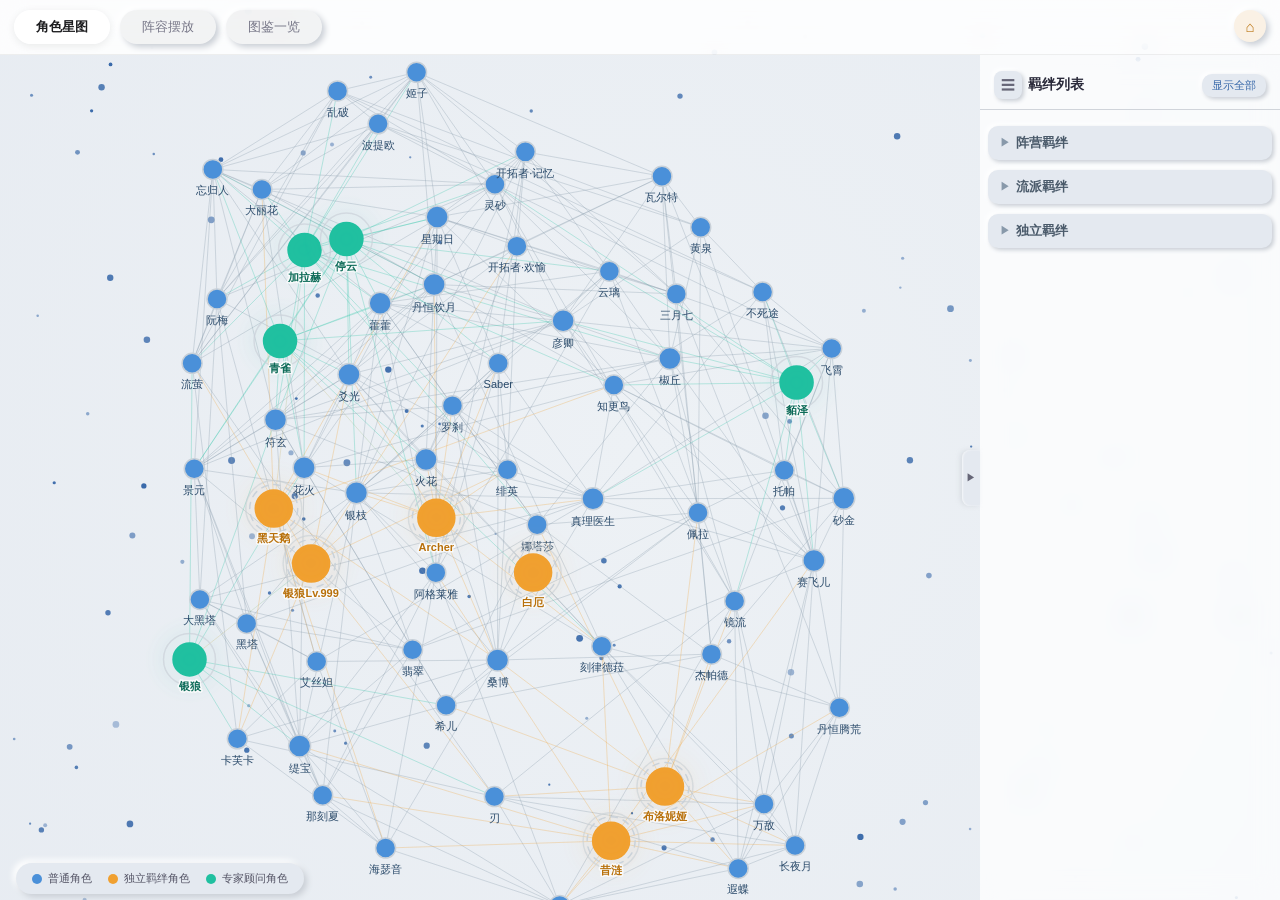
==== app.html @ 20f14f0d "拓展了图鉴功能" ====
<!DOCTYPE html>
<html lang="zh-CN">
<head>
  <meta charset="UTF-8">
  <meta name="viewport" content="width=device-width, initial-scale=1.0">
  <title>货币战争工具</title>
  <link rel="icon" href="data:image/svg+xml,<svg xmlns='http://www.w3.org/2000/svg' viewBox='0 0 32 32'><text y='28' font-size='28'>✦</text></svg>">
  <link rel="stylesheet" href="style/common.css">
  <link rel="stylesheet" href="style/graph.css">
  <link rel="stylesheet" href="style/team.css">
  <link rel="stylesheet" href="style/environment.css">
  <link rel="stylesheet" href="style/strategy.css">
  <link rel="stylesheet" href="style/others.css">
  <link rel="stylesheet" href="style/enemy.css">
  <link rel="stylesheet" href="style/bond.css">
  <link rel="stylesheet" href="style/character.css">
</head>
<body>
  <canvas id="star-canvas"></canvas>
  <div id="tab-bar">
    <button class="tab-btn active" data-mode="graph">角色星图</button>
    <button class="tab-btn" data-mode="team">阵容摆放</button>
    <button class="tab-btn" data-mode="others">图鉴一览</button>
    <button id="tab-home-btn" title="返回首页">⌂</button>
  </div>
  <div id="main-row">
    <div id="graph-container">
    <svg id="graph-svg">
      <defs>
        <radialGradient id="normal-star-grad" cx="35%" cy="35%" r="65%">
          <stop offset="0%" stop-color="#c8e0ff" stop-opacity="1"/>
          <stop offset="60%" stop-color="#6a8ae0" stop-opacity="1"/>
          <stop offset="100%" stop-color="#3a5ab0" stop-opacity="1"/>
        </radialGradient>
        <radialGradient id="solo-star-grad" cx="35%" cy="35%" r="65%">
          <stop offset="0%" stop-color="#fff4c0" stop-opacity="1"/>
          <stop offset="50%" stop-color="#ffd700" stop-opacity="1"/>
          <stop offset="100%" stop-color="#e09020" stop-opacity="1"/>
        </radialGradient>
        <radialGradient id="expert-star-grad" cx="35%" cy="35%" r="65%">
          <stop offset="0%" stop-color="#c0fff0" stop-opacity="1"/>
          <stop offset="50%" stop-color="#4ad0b0" stop-opacity="1"/>
          <stop offset="100%" stop-color="#3080a0" stop-opacity="1"/>
        </radialGradient>
        <linearGradient id="solo-expert-gradient" x1="0%" y1="0%" x2="100%" y2="0%">
          <stop offset="0%" stop-color="#f0a030" stop-opacity="0.6"/>
          <stop offset="100%" stop-color="#20c0a0" stop-opacity="0.6"/>
        </linearGradient>
      </defs>
    </svg>
    <div id="detail-box" class="hidden">
      <div class="detail-header">
        <span id="detail-name"></span>
        <button id="detail-close">&times;</button>
      </div>
      <div id="detail-bonds"></div>
    </div>
  </div>
  <div id="sidebar">
    <button id="sidebar-toggle" title="折叠侧边栏">&#9654;</button>
    <div class="sidebar-header">
      <div class="nav-btn-wrapper">
        <button id="nav-sidebar-btn" class="nav-menu-btn" title="切换列表">☰</button>
        <div id="sidebar-menu" class="menu-dropdown">
          <div class="menu-item active" data-mode="bond">羁绊列表</div>
          <div class="menu-item" data-mode="expert">专家顾问列表</div>
          <div class="menu-item" data-mode="spend">费用列表</div>
          <div class="menu-item" data-mode="position">站位列表</div>
        </div>
      </div>
      <h2 id="sidebar-title">羁绊列表</h2>
      <button id="reset-btn">显示全部</button>
    </div>
    <div id="bond-list" class="sidebar-list"></div>
    <div id="expert-list" class="sidebar-list"></div>
    <div id="spend-list" class="sidebar-list"></div>
    <div id="position-list" class="sidebar-list"></div>
  </div>
  <div id="team-builder">
    <div id="left-panel">
      <h3>场上羁绊</h3>
      <div id="team-search-box">
        <div class="team-search-row">
          <input type="text" id="team-search-input" placeholder="搜索角色、装备或羁绊…" autocomplete="off">
          <button id="team-search-btn" title="搜索">🔍</button>
        </div>
        <span id="team-search-result"></span>
      </div>
      <div id="field-bonds"></div>
      <div id="recycle-zone" title="拖至此处删除">🗑 拖至此处删除</div>
      <button id="clear-all-btn" title="清空全部">✕ 清空</button>
    </div>
    <div id="slot-area">
      <div id="slot-grid">
        <div class="slot-row" id="top-row"></div>
        <div class="slot-row" id="bottom-row"></div>
      </div>
    </div>
    <div id="compendium-panel">
      <button id="compendium-toggle" title="折叠图鉴">&#9654;</button>
      <div class="compendium-header">
        <div class="nav-btn-wrapper">
          <button id="compendium-nav-btn" class="nav-menu-btn" title="切换列表">☰</button>
          <div id="compendium-menu" class="menu-dropdown">
            <div class="menu-item active" data-panel="character">角色列表</div>
            <div class="menu-item" data-panel="weapon">装备列表</div>
          </div>
        </div>
        <h3 id="compendium-title">角色列表</h3>
      </div>
      <div id="compendium-list"></div>
      <div id="weapon-list"></div>

    </div>
  </div>
    <div id="others-container">
      <div id="others-sidebar">
        <div class="others-sidebar-menu">
          <div class="others-menu-item active" data-view="environment">投资环境</div>
          <div class="others-menu-item" data-view="strategy">投资策略</div>
          <div class="others-menu-item" data-view="bond">羁绊图鉴</div>
          <div class="others-menu-item" data-view="character">角色图鉴</div>
           <div class="others-menu-item collapsed" data-view="enemy">
            <span class="others-menu-arrow">▼</span>敌方图鉴
           </div>
           <div class="others-submenu collapsed">
            <div class="others-menu-item sub" data-view="enemy-labels">敌方词缀</div>
            <div class="others-menu-item sub" data-view="enemy-groups">敌方势力</div>
           </div>
        </div>
      </div>
      <div id="others-grid" class="gallery-grid"></div>
    </div>
  </div>
  <script src="script/d3.v7.min.js"></script>
  <script src="data/camp_data.js"></script>
  <script src="data/environment_data.js"></script>
  <script src="data/strategy_data.js"></script>
  <script src="data/enemy_data.js"></script>
  <script src="data/chr_data.js"></script>
  <script src="script/game_state.js"></script>
  <script src="script/search.js"></script>
  <script src="script/weapon_ui.js"></script>
  <script src="script/aha_mechanics.js"></script>
  <script src="script/buli_mechanics.js"></script>
  <script src="script/yese_mechanics.js"></script>
  <script src="script/mmg_mechanics.js"></script>
  <script src="script/starhunter_mechanics.js"></script>
  <script src="script/enemy.js"></script>
  <script src="script/environment.js"></script>
  <script src="script/strategy.js"></script>
  <script src="script/bond.js"></script>
  <script src="script/character.js"></script>
  <script src="script/others.js"></script>
  <script src="script/graph.js"></script>
  <script src="data/equipments_data.js"></script>
  <script src="script/team_builder.js"></script>
  <script src="script/landing.js"></script>
</body>
</html>
---- style/common.css ----
/* ============================================================
   common.css — 共享样式（图鉴 + 阵容两种模式共用）
   包括：重置、动画、标签栏、侧栏、颜色系统、通用组件
   ============================================================ */

/* ===== Animations ===== */
@keyframes solo-rotate {
  to { stroke-dashoffset: -10; }
}

@keyframes solo-glow {
  0%, 100% { opacity: 0.6; stroke-width: 5; }
  50%      { opacity: 1.0; stroke-width: 9; }
}

@keyframes expert-breathe {
  0%, 100% { opacity: 0.7; stroke-width: 3; }
  50%      { opacity: 1.0; stroke-width: 6; }
}

@keyframes legend-glow-gold {
  0%, 100% { box-shadow: 0 0 6px rgba(240, 160, 48, 0.4); }
  50%      { box-shadow: 0 0 14px rgba(240, 160, 48, 0.8); }
}

@keyframes legend-glow-teal {
  0%, 100% { box-shadow: 0 0 6px rgba(32, 192, 160, 0.4); }
  50%      { box-shadow: 0 0 14px rgba(32, 192, 160, 0.8); }
}

/* ===== Reset & Base ===== */
*, *::before, *::after { box-sizing: border-box; margin: 0; padding: 0; }

html {
  background: transparent;
}

/* Star canvas (shared with landing page) */
#star-canvas {
  position: fixed;
  top: 0;
  left: 0;
  width: 100%;
  height: 100%;
  z-index: 0;
  pointer-events: none;
}

body {
  position: relative;
  z-index: 1;
  display: flex;
  flex-direction: column;
  height: 100vh;
  overflow: hidden;
  font-family: "Microsoft YaHei", "PingFang SC", "Helvetica Neue", sans-serif;
  background: transparent;
  color: #2a2a3a;
  -webkit-user-select: none;
  user-select: none;
}
#main-row {
  display: flex;
  flex: 1;
  overflow: hidden;
}

/* ===== Tab Bar ===== */
#tab-bar {
  display: flex;
  gap: 10px;
  padding: 10px 14px;
  background: rgba(255, 255, 255, 0.85);
  -webkit-backdrop-filter: blur(12px);
  backdrop-filter: blur(12px);
  border-bottom: 1px solid rgba(0, 0, 0, 0.06);
  flex-shrink: 0;
}
.tab-btn {
  padding: 8px 22px;
  border: none;
  border-radius: 20px;
  background: rgba(0, 0, 0, 0.04);
  color: #778;
  font-size: 13px;
  font-weight: 500;
  cursor: pointer;
  transition: box-shadow 0.2s, color 0.2s, transform 0.2s;
  box-shadow:
    3px 3px 6px #c8cdd4,
    -3px -3px 6px #ffffff;
}
.tab-btn:hover {
  background: rgba(0, 0, 0, 0.08);
  color: #1d1d1f;
  transform: translateY(-1px);
}
.tab-btn.active {
  background: rgba(255, 255, 255, 0.9);
  color: #1d1d1f;
  font-weight: 600;
  box-shadow:
    0 2px 8px rgba(0, 0, 0, 0.08);
}

#tab-home-btn {
  margin-left: auto;
  width: 32px;
  height: 32px;
  padding: 0;
  border: none;
  border-radius: 50%;
  background: rgba(240, 160, 48, 0.12);
  color: #b8700a;
  font-size: 15px;
  cursor: pointer;
  display: flex;
  align-items: center;
  justify-content: center;
  flex-shrink: 0;
  transition: box-shadow 0.2s, color 0.2s, background 0.2s, transform 0.2s;
  box-shadow:
    3px 3px 6px #c8cdd4,
    -3px -3px 6px #ffffff;
}
#tab-home-btn:hover {
  background: rgba(240, 160, 48, 0.22);
  color: #8a5000;
  transform: translateY(-1px);
  box-shadow:
    4px 4px 8px #c0c8d0,
    -4px -4px 8px #ffffff;
}

/* ===== Sidebar Toggle ===== */
#sidebar-toggle {
  position: absolute;
  left: -18px;
  top: 50%;
  transform: translateY(-50%);
  z-index: 51;
  width: 18px;
  height: 56px;
  background: #e4e9f0;
  border: none;
  border-radius: 8px 0 0 8px;
  color: #667;
  font-size: 10px;
  cursor: col-resize;
  padding: 0;
  display: flex;
  align-items: center;
  justify-content: center;
  transition: box-shadow 0.15s, color 0.15s;
  box-shadow:
    -2px 0 4px rgba(200, 205, 212, 0.5),
    inset 1px 0 2px rgba(255, 255, 255, 0.6);
}
#sidebar-toggle:hover {
  color: #2a2a3a;
}

/* ===== Sidebar ===== */
#sidebar {
  width: 300px;
  min-width: 0;
  position: relative;
  z-index: 10;
  background: rgba(255, 255, 255, 0.75);
  -webkit-backdrop-filter: blur(12px);
  backdrop-filter: blur(12px);
  display: flex;
  flex-direction: column;
}
#sidebar.collapsed {
  width: 0 !important;
}
#sidebar.collapsed .sidebar-header,
#sidebar.collapsed .sidebar-list,
#sidebar.collapsed #search-box {
  display: none;
}

/* Sidebar nav button & dropdown */
.nav-btn-wrapper {
  position: relative;
  flex-shrink: 0;
}
.nav-menu-btn {
  width: 28px;
  height: 28px;
  background: #e4e9f0;
  border: none;
  border-radius: 8px;
  color: #667;
  font-size: 14px;
  cursor: pointer;
  display: flex;
  align-items: center;
  justify-content: center;
  transition: box-shadow 0.15s, color 0.15s;
  line-height: 1;
  flex-shrink: 0;
  box-shadow:
    2px 2px 4px #c8cdd4,
    -2px -2px 4px #ffffff;
}
.nav-menu-btn:hover {
  color: #2a2a3a;
  box-shadow:
    3px 3px 5px #c0c8d0,
    -3px -3px 5px #ffffff;
}
.nav-menu-btn:active {
  color: #2a2a3a;
  box-shadow:
    inset 2px 2px 4px #c8cdd4,
    inset -2px -2px 4px #ffffff;
}
.menu-dropdown {
  display: none;
  position: absolute;
  top: 100%;
  left: 0;
  margin-top: 4px;
  background: #e4e9f0;
  border: none;
  border-radius: 10px;
  box-shadow:
    4px 4px 8px #c8cdd4,
    -4px -4px 8px #ffffff;
  z-index: 20;
  min-width: 110px;
  overflow: hidden;
}
.menu-dropdown.open { display: block; }
.menu-item {
  padding: 8px 14px;
  font-size: 12px;
  color: #556;
  cursor: pointer;
  transition: box-shadow 0.12s, color 0.12s;
}
.menu-item:hover {
  color: #2a2a3a;
  background: rgba(0, 0, 0, 0.03);
}
.menu-item.active {
  color: #3a6aaa;
  background: rgba(74, 144, 217, 0.1);
  box-shadow:
    inset 2px 0 0 rgba(74, 144, 217, 0.3);
}

.sidebar-header {
  display: flex;
  justify-content: space-between;
  align-items: center;
  gap: 6px;
  padding: 16px 14px 10px;
  border-bottom: 1px solid #d0d4da;
}
.sidebar-header h2 {
  flex: 1;
  font-size: 14px;
  font-weight: bold;
  color: #2a2a3a;
}
#reset-btn {
  font-size: 11px;
  padding: 4px 10px;
  background: #e4e9f0;
  border: none;
  border-radius: 10px;
  color: #3a6aaa;
  cursor: pointer;
  transition: box-shadow 0.15s, color 0.15s;
  box-shadow:
    2px 2px 4px #c8cdd4,
    -2px -2px 4px #ffffff;
}
#reset-btn:hover {
  color: #1a4a8a;
  box-shadow:
    3px 3px 5px #c0c8d0,
    -3px -3px 5px #ffffff;
}

.sidebar-list {
  flex: 1;
  overflow-y: auto;
  padding: 8px;
}
.sidebar-list::-webkit-scrollbar { width: 4px; }
.sidebar-list::-webkit-scrollbar-track { background: transparent; }
.sidebar-list::-webkit-scrollbar-thumb { background: #c0c8d2; border-radius: 2px; }
#expert-list, #spend-list, #position-list { display: none; }

/* ===== Search Box (sidebar) ===== */
#search-box {
  padding: 6px 10px 8px;
  display: none;
  flex-direction: column;
  gap: 4px;
  position: relative;
  flex-shrink: 0;
}
#search-box.visible {
  display: flex;
}
.search-row {
  display: flex;
  gap: 4px;
}
#search-input {
  flex: 1;
  padding: 7px 10px;
  background: #e4e9f0;
  border: none;
  border-radius: 10px;
  font-size: 12px;
  color: #2a2a3a;
  outline: none;
  transition: box-shadow 0.15s;
  box-shadow:
    inset 2px 2px 5px #c8cdd4,
    inset -2px -2px 5px #ffffff;
}
#search-input::placeholder { color: #99a; }
#search-input:focus {
  box-shadow:
    inset 3px 3px 6px #c0c8d0,
    inset -3px -3px 6px #f8fcff;
}
#search-btn {
  padding: 6px 8px;
  background: #e4e9f0;
  border: none;
  border-radius: 10px;
  font-size: 13px;
  cursor: pointer;
  line-height: 1;
  transition: box-shadow 0.15s, color 0.15s;
  box-shadow:
    2px 2px 4px #c8cdd4,
    -2px -2px 4px #ffffff;
}
#search-btn:hover {
  color: #3a6aaa;
  box-shadow:
    3px 3px 5px #c0c8d0,
    -3px -3px 5px #ffffff;
}
#search-btn:active {
  color: #2a4a7a;
  box-shadow:
    inset 2px 2px 4px #c8cdd4,
    inset -2px -2px 4px #ffffff;
}
#search-result {
  font-size: 11px;
  color: #889;
  min-height: 16px;
}
#search-result.found { color: #3a8a3a; text-shadow: 0 0 4px rgba(106, 191, 106, 0.2); }
#search-result.not-found { color: #d94a4a; text-shadow: 0 0 4px rgba(217, 74, 74, 0.2); }

/* ===== Section Headers (sidebar) ===== */
.section-header {
  display: flex;
  align-items: center;
  gap: 6px;
  font-weight: bold;
  color: #4a5a6a;
  background: #e4e9f0;
  border: none;
  border-radius: 10px;
  cursor: pointer;
  -webkit-user-select: none;
  user-select: none;
  transition: box-shadow 0.15s, color 0.15s;
  box-shadow:
    2px 2px 4px #c8cdd4,
    -2px -2px 4px #ffffff;
}
.section-header:hover {
  box-shadow:
    3px 3px 5px #c0c8d0,
    -3px -3px 5px #ffffff;
  color: #2a3a4a;
}
.section-header .section-arrow {
  font-size: 10px;
  color: #8899aa;
  transition: transform 0.2s;
  flex-shrink: 0;
}
.section-header.expanded .section-arrow { transform: rotate(90deg); }
.section-body {
  overflow: hidden;
  max-height: 8000px;
  padding-left: 8px;
  transition: max-height 0.3s ease;
}
.section-body:not(.expanded) { max-height: 0; }

.bond-section-header { padding: 8px 12px; font-size: 13px; margin: 8px 0 2px; }
.bond-section-body { padding-left: 8px; }

/* ===== Bond Entries (sidebar) ===== */
.bond-entry {
  margin: 4px 0;
}
.bond-item {
  display: flex;
  align-items: center;
  gap: 6px;
  padding: 8px 12px;
  border-radius: 8px;
  cursor: pointer;
  font-size: 13px;
  color: #4a4a5a;
  transition: box-shadow 0.15s, color 0.15s;
  box-shadow:
    2px 2px 4px #c8cdd4,
    -2px -2px 4px #ffffff;
}
.bond-item:hover {
  color: #1a1a2e;
  box-shadow:
    3px 3px 5px #c0c8d0,
    -3px -3px 5px #ffffff;
}
.bond-item.active {
  background: rgba(74, 144, 217, 0.1);
  color: #3a6aaa;
  font-weight: bold;
  box-shadow:
    3px 3px 6px #c0c8d0,
    -3px -3px 6px #ffffff,
    inset 3px 0 0 rgba(74, 144, 217, 0.35);
}
.bond-arrow {
  display: inline-block;
  width: 14px;
  font-size: 10px;
  color: #99a;
  transition: transform 0.2s;
  flex-shrink: 0;
}
.bond-item.expanded .bond-arrow {
  transform: rotate(90deg);
}
.bond-name {
  flex: 1;
}
.bond-count {
  font-size: 11px;
  color: #778;
  background: #e4e9f0;
  padding: 2px 7px;
  border-radius: 8px;
  flex-shrink: 0;
  box-shadow:
    inset 1.5px 1.5px 3px #c8cdd4,
    inset -1.5px -1.5px 3px #ffffff;
}
.bond-item.active .bond-count {
  color: #3a6aaa;
  background: rgba(74, 144, 217, 0.15);
  box-shadow:
    inset 1.5px 1.5px 3px rgba(200, 205, 212, 0.5),
    inset -1.5px -1.5px 3px rgba(255, 255, 255, 0.8);
}


/* Solo marker in sidebar */
.bond-item.solo-bond {
  color: #b8700a;
}
.bond-item.solo-bond .bond-count {
  color: #b8700a;
  background: rgba(240, 160, 48, 0.15);
}

/* Expert item in sidebar */
.bond-item.expert-item {
  color: #0d7a60;
  margin: 4px 0;
}
.bond-item.expert-item:hover {
  background: rgba(32, 192, 160, 0.08);
  color: #0a5a48;
}
.bond-item.expert-item .bond-count {
  color: #0d7a60;
  background: rgba(32, 192, 160, 0.1);
}
.bond-item.expert-item.active,
.bond-item.expert-item.selected {
  background: rgba(32, 192, 160, 0.14);
  color: #0a5a48;
}
.bond-item.expert-item.active .bond-count,
.bond-item.expert-item.selected .bond-count {
  color: #0a5a48;
  background: rgba(32, 192, 160, 0.18);
}

/* Expert bond tags in expert sidebar */
.expert-bonds {
  margin-top: 4px;
  margin-left: 28px;
  display: flex;
  flex-wrap: wrap;
  gap: 4px;
}
.expert-bond-tag {
  display: inline-block;
  padding: 1px 7px;
  border-radius: 8px;
  font-size: 10px;
  color: #667;
  background: #e4e9f0;
  border: none;
  cursor: pointer;
  transition: box-shadow 0.15s, color 0.15s;
  box-shadow:
    1.5px 1.5px 3px #c8cdd4,
    -1.5px -1.5px 3px #ffffff;
}
.expert-bond-tag:hover {
  color: #0d7a60;
  box-shadow:
    2px 2px 4px #c0c8d0,
    -2px -2px 4px #ffffff;
}

/* Expandable character list */
.bond-chars {
  overflow: hidden;
  max-height: 0;
  transition: max-height 0.25s ease;
}
.bond-chars.expanded {
  max-height: 600px;
}
.char-item {
  padding: 5px 12px 5px 36px;
  margin: 5px 0;
  font-size: 12px;
  color: #667;
  cursor: pointer;
  border-radius: 6px;
  transition: background 0.12s, color 0.12s, text-shadow 0.12s, box-shadow 0.12s;
  display: flex;
  align-items: center;
  gap: 4px;
  text-shadow:
    -1px -1px 0 rgba(255, 255, 255, 0.6),
    1px 1px 0 rgba(0, 0, 0, 0.12);
  box-shadow:
    1.5px 1.5px 3px #c8cdd4,
    -1.5px -1.5px 3px #ffffff;
}
.char-item:hover {
  background: rgba(74, 144, 217, 0.06);
  color: #2a2a3a;
  box-shadow:
    2px 2px 4px #c0c8d0,
    -2px -2px 4px #ffffff;
}
.char-item.selected {
  background: rgba(240, 160, 48, 0.12);
  color: #b8700a;
  font-weight: bold;
  box-shadow:
    inset 1.5px 1.5px 3px rgba(200, 205, 212, 0.4),
    inset -1.5px -1.5px 3px rgba(255, 255, 255, 0.7);
}

/* Solo / Expert character badges in sidebar */
.char-item.solo-char {
  color: #b8700a;
}
.char-item.solo-char::before {
  content: "★";
  color: #f0a030;
  font-size: 10px;
  flex-shrink: 0;
}
.char-item.expert-char {
  color: #0d7a60;
}
.char-item.expert-char::before {
  content: "◆";
  color: #20c0a0;
  font-size: 10px;
  flex-shrink: 0;
}

/* Spend badge inside character items */
.char-spend-badge {
  display: inline-block;
  margin-left: auto;
  padding: 0 5px;
  border-radius: 6px;
  font-size: 9px;
  font-weight: bold;
  opacity: 0.8;
  flex-shrink: 0;
}
.char-spend-badge { border-width: 1px; border-style: solid; }

/* ===== Init Button ===== */
/* ===== Legend ===== */
#legend {
  position: fixed;
  bottom: 6px;
  left: 16px;
  display: flex;
  gap: 16px;
  font-size: 11px;
  color: #556;
  z-index: 1;
  background: #e4e9f0;
  padding: 8px 16px;
  border-radius: 20px;
  box-shadow:
    3px 3px 6px #c8cdd4,
    -3px -3px 6px #ffffff;
}
.legend-item {
  display: flex;
  align-items: center;
  gap: 6px;
}
.legend-dot {
  width: 10px;
  height: 10px;
  border-radius: 50%;
}
.legend-dot.normal { background: #4a90d9; }
.legend-dot.solo {
  background: #f0a030;
  animation: legend-glow-gold 2s ease-in-out infinite;
}
.legend-dot.expert {
  background: #20c0a0;
  animation: legend-glow-teal 3s ease-in-out infinite;
}

/* ===== Spend badge colors ===== */
.detail-spend { display: inline-block; padding: 1px 7px; border-radius: 10px; font-size: 11px; font-weight: bold; }
.spend-1, .char-spend-badge.spend-1, .cc-spend.spend-1, .card-spend.spend-1 { color: #555; border-color: rgba(0,0,0,0.18); }
.spend-2, .char-spend-badge.spend-2, .cc-spend.spend-2, .card-spend.spend-2 { color: #3a8a3a; border-color: rgba(106,191,106,0.3); }
.spend-3, .char-spend-badge.spend-3, .cc-spend.spend-3, .card-spend.spend-3 { color: #3a6aaa; border-color: rgba(74,144,217,0.3); }
.spend-4, .char-spend-badge.spend-4, .cc-spend.spend-4, .card-spend.spend-4 { color: #7a40b8; border-color: rgba(160,100,220,0.3); }
.spend-5, .char-spend-badge.spend-5, .cc-spend.spend-5, .card-spend.spend-5 { color: #b8700a; border-color: rgba(240,160,48,0.3); }
.spend-special, .char-spend-badge.spend-special, .cc-spend.spend-special, .card-spend.spend-special { color: #0d7a60; border-color: rgba(32,192,160,0.3); }

.detail-spend.spend-1 { background: rgba(0,0,0,0.06); }
.detail-spend.spend-2 { background: rgba(106,191,106,0.15); }
.detail-spend.spend-3 { background: rgba(74,144,217,0.15); }
.detail-spend.spend-4 { background: rgba(160,100,220,0.15); }
.detail-spend.spend-5 { background: rgba(240,160,48,0.15); }
.detail-spend.spend-special { background: rgba(32,192,160,0.15); }

.spend-header.spend-1, .spend-header.spend-1 .bond-count { color: #555; }
.spend-header.spend-2, .spend-header.spend-2 .bond-count { color: #3a8a3a; }
.spend-header.spend-3, .spend-header.spend-3 .bond-count { color: #3a6aaa; }
.spend-header.spend-4, .spend-header.spend-4 .bond-count { color: #7a40b8; }
.spend-header.spend-5, .spend-header.spend-5 .bond-count { color: #b8700a; }
.spend-header.spend-special, .spend-header.spend-special .bond-count { color: #0d7a60; }
.spend-header .bond-count { background: rgba(0,0,0,0.04); }
.spend-header.spend-2 .bond-count, .spend-header.spend-3 .bond-count, .spend-header.spend-4 .bond-count,
.spend-header.spend-5 .bond-count, .spend-header.spend-special .bond-count { background: rgba(0,0,0,0.06); }

/* Position header colors */
.position-header.position-前台, .position-header.position-前台 .bond-count { color: #b8700a; }
.position-header.position-后台, .position-header.position-后台 .bond-count { color: #6a5acd; }
.position-header.position-前后台, .position-header.position-前后台 .bond-count { color: #0d7a60; }
.position-header .bond-count { background: rgba(0,0,0,0.04); }

/* Position indicator — two stacked blocks */
.pos-block {
  width: 10px;
  height: 6px;
  border-radius: 1px;
  display: block;
}
.pos-block, .pb { border-radius: 1px; display: block; }
.pos-block.pos-solid, .pb.solid { background: #4a90d9; border: 1px solid #3a7ac0; }
.pos-block.pos-hollow, .pb.hollow { background: transparent; border: 1.5px solid #4a90d9; }
.pb.wrong.solid { background: #d94a4a; border-color: #b33a3a; }
.pb.wrong.hollow { border-color: #d94a4a; }
.pb.alt.solid { background: #2ea04a; border-color: #1e803a; }
.pb.alt.hollow { border-color: #2ea04a; }

/* ===== scrollbar shared (sidebar already has its own) ===== */
#compendium-list::-webkit-scrollbar,
#weapon-list::-webkit-scrollbar { width: 4px; }
#compendium-list::-webkit-scrollbar-track,
#weapon-list::-webkit-scrollbar-track { background: transparent; }
#compendium-list::-webkit-scrollbar-thumb,
#weapon-list::-webkit-scrollbar-thumb { background: #c0c8d2; border-radius: 2px; }

/* ===== shared result styles ===== */
#team-search-result.found { color: #3a8a3a; }
#team-search-result.not-found { color: #d94a4a; }

/* ===== Bond Info Panel (graph sidebar dropdown) ===== */
.bond-info-panel {
  overflow: hidden;
  max-height: 0;
  margin: 0 4px;
  transition: max-height 0.3s ease;
}
.bond-info-panel.expanded {
  max-height: 6000px;
}

.bond-info-box {
  padding: 12px;
  border-radius: 10px;
  background: #e4e9f0;
  box-shadow:
    inset 2px 2px 5px #c8cdd4,
    inset -2px -2px 5px #ffffff;
}

.bond-info-intro {
  font-size: 12px;
  color: #4a4a5a;
  line-height: 1.6;
  margin-bottom: 8px;
}

.bond-info-tier {
  font-size: 12px;
  color: #556;
  line-height: 1.5;
  margin-bottom: 6px;
}
.bond-info-tier-num {
  display: inline-block;
  margin-right: 6px;
  padding: 1px 6px;
  border-radius: 6px;
  font-size: 10px;
  font-weight: bold;
  color: #3a6aaa;
  background: rgba(74, 144, 217, 0.1);
}

.bond-info-supp,
.bond-info-supp-item {
  font-size: 12px;
  color: #4a4a5a;
  line-height: 1.6;
}

.bond-info-supp {
  margin-bottom: 10px;
  padding-bottom: 10px;
  border-bottom: 1px solid rgba(0,0,0,0.06);
}

.bond-info-supp-item {
  margin-bottom: 4px;
  padding: 4px 8px;
  border-radius: 6px;
  font-size: 12px;
  color: #4a4a5a;
  line-height: 1.6;
  background: rgba(0,0,0,0.02);
  border-left: 2px solid rgba(58, 106, 170, 0.25);
}
.bond-info-supp-sep {
  margin-bottom: 10px;
  padding-bottom: 10px;
  border-bottom: 1px solid rgba(0,0,0,0.06);
}
.bond-info-supp-name {
  font-weight: bold;
  color: #3a6aaa;
  font-size: 11px;
}

.bond-info-chars {
  margin-top: 6px;
  padding-top: 8px;
  border-top: 1px solid rgba(0,0,0,0.06);
}
.bond-info-char {
  display: flex;
  align-items: center;
  gap: 4px;
  padding: 6px 8px;
  margin: 3px 0;
  border-radius: 10px;
  font-size: 12px;
  font-weight: bold;
  color: #2a2a3a;
  cursor: pointer;
  background: #e4e9f0;
  transition: box-shadow 0.15s, transform 0.15s;
  box-shadow:
    3px 3px 6px #c8cdd4,
    -3px -3px 6px #ffffff;
}
.bond-info-char:hover {
  box-shadow:
    4px 4px 8px #c0c8d0,
    -4px -4px 8px #ffffff;
  transform: translateY(-1px);
}
.bond-info-char.selected {
  opacity: 0.45;
  box-shadow:
    inset 1.5px 1.5px 3px rgba(200, 205, 212, 0.4),
    inset -1.5px -1.5px 3px rgba(255, 255, 255, 0.7);
}
.bond-info-char.solo-char { color: #b8700a; }
.bond-info-char.solo-char::before { content: "★"; color: #f0a030; font-size: 9px; flex-shrink: 0; }
.bond-info-char.expert-char { color: #0d7a60; }
.bond-info-char.expert-char::before { content: "◆"; color: #20c0a0; font-size: 9px; flex-shrink: 0; }

/* ===== Gallery ===== */
.gallery-container {
  display: none;
  flex: 1;
  flex-direction: column;
  min-width: 0;
}

.gallery-grid {
  flex: 1;
  overflow-y: scroll;
  position: relative;
  z-index: 2;
  padding: 20px;
  display: flex;
  flex-direction: column;
  gap: 12px;
}
.gallery-grid::-webkit-scrollbar { width: 8px; }
.gallery-grid::-webkit-scrollbar-track { background: transparent; }
.gallery-grid::-webkit-scrollbar-thumb { background: rgba(106, 122, 138, 0.55); border-radius: 7px; min-height: 50px; }
.gallery-grid::-webkit-scrollbar-thumb:hover { background: rgba(74, 90, 106, 0.7); }

.gallery-section-header {
  display: flex;
  align-items: center;
  gap: 8px;
  padding: 10px 16px;
  margin-bottom: 12px;
  border-radius: 12px;
  background: rgba(228, 233, 240, 0.75);
  -webkit-backdrop-filter: blur(8px);
  backdrop-filter: blur(8px);
  font-size: 13px;
  font-weight: bold;
  color: #3a6aaa;
  cursor: pointer;
  -webkit-user-select: none;
  user-select: none;
  transition: box-shadow 0.15s, color 0.15s;
  box-shadow: 2px 2px 4px #c8cdd4, -2px -2px 4px #ffffff;
}
.gallery-section-header:hover {
  box-shadow: 3px 3px 5px #c0c8d0, -3px -3px 5px #ffffff;
}
.gallery-section-header:active {
  box-shadow: inset 2px 2px 4px #c8cdd4, inset -2px -2px 4px #ffffff;
}
.gallery-section-header .section-arrow {
  font-size: 10px;
  color: #8899aa;
  transition: transform 0.2s;
  flex-shrink: 0;
}
.gallery-section-header.collapsed .section-arrow {
  transform: rotate(-90deg);
}
.gallery-section-header .section-label { flex: 1; }
.gallery-section-header .section-count {
  font-size: 11px;
  color: #778;
  background: rgba(0,0,0,0.04);
  padding: 2px 8px;
  border-radius: 8px;
  box-shadow: inset 1.5px 1.5px 3px #c8cdd4, inset -1.5px -1.5px 3px #ffffff;
}

.gallery-section-body {
  overflow: hidden;
  max-height: 99999px;
  transition: max-height 0.3s ease;
}
.gallery-section-body.collapsed {
  max-height: 0;
}

.gallery-section-cards {
  display: grid;
  gap: 16px;
  padding: 8px 8px 12px;
}

.gallery-card {
  background: rgba(228, 233, 240, 0.75);
  -webkit-backdrop-filter: blur(8px);
  backdrop-filter: blur(8px);
  cursor: default;
  transition: box-shadow 0.2s, transform 0.2s;
  box-shadow: 4px 4px 8px #c8cdd4, -4px -4px 8px #ffffff;
  display: flex;
  flex-direction: column;
}
.gallery-card:hover {
  transform: translateY(-2px);
  box-shadow: 6px 6px 12px #c0c8d0, -6px -6px 12px #f8fcff;
}
---- style/graph.css ----
/* ============================================================
   graph.css — 角色星图模式专用样式
   包括：图形容器、节点、连线、详情弹窗
   ============================================================ */

/* ===== Graph Container ===== */
#graph-container {
  flex: 1;
  position: relative;
  background: transparent;
  cursor: grab;
}
#graph-container.grabbing { cursor: grabbing; }

#graph-svg {
  width: 100%;
  height: 100%;
}

/* ===== Nodes ===== */
.node circle {
  stroke: #c8d0d8;
  stroke-width: 1.5;
  cursor: pointer;
  transition: opacity 0.25s ease;
}
.node text {
  font-size: 11px;
  fill: #2a2a3a;
  pointer-events: none;
  text-anchor: middle;
  dominant-baseline: central;
  transition: opacity 0.25s ease;
}

/* Solo character — gold, rotating dashed ring, pulsing aura */
.node.solo circle:first-of-type {
  fill: #f0a030;
  stroke: #f0a030;
  stroke-width: 2.5;
}
.node.solo .solo-aura {
  animation: solo-glow 2s ease-in-out infinite;
  filter: drop-shadow(0 0 12px rgba(240, 160, 48, 0.7));
}
.node.solo .solo-ring {
  animation: solo-rotate 2.5s linear infinite;
  filter: drop-shadow(0 0 6px rgba(240, 160, 48, 0.6));
}
.node.solo text { fill: #b8700a; }
.node.expert text { fill: #0d6b58; }
.node.solo text, .node.expert text {
  font-weight: bold;
  paint-order: stroke;
  stroke: rgba(255, 255, 255, 0.75);
  stroke-width: 3px;
  stroke-linecap: round;
  stroke-linejoin: round;
}

/* Expert — teal, breathing ring */
.node.expert circle:first-of-type {
  fill: #20c0a0;
  stroke: #20c0a0;
  stroke-width: 2.5;
}
.node.expert .expert-ring {
  animation: expert-breathe 3s ease-in-out infinite;
  filter: drop-shadow(0 0 10px rgba(32, 192, 160, 0.7));
}

/* Normal node */
.node.normal circle {
  fill: #4a90d9;
}
.node.normal text {
  fill: #2a4a6a;
}

/* Dimmed state */
.node.dimmed circle,
.node.dimmed text { opacity: 0.06; }
.link.dimmed { opacity: 0.03; }

/* ===== Links ===== */
line.link {
  stroke: #8899aa;
  stroke-width: 0.8;
  stroke-opacity: 0.4;
  transition: opacity 0.3s ease;
}

/* Tinted links for special nodes */
line.link.link-solo {
  stroke: #f0a030;
  stroke-opacity: 0.35;
}
line.link.link-expert {
  stroke: #20c0a0;
  stroke-opacity: 0.35;
}
line.link.link-solo.link-expert {
  stroke: url(#solo-expert-gradient);
  stroke-opacity: 0.45;
}

/* ===== Detail Box ===== */
#detail-box {
  position: absolute;
  min-width: 200px;
  max-width: 280px;
  background: rgba(255, 255, 255, 0.92);
  border: 1px solid rgba(180, 190, 200, 0.6);
  border-radius: 10px;
  padding: 14px;
  box-shadow:
    0 4px 24px rgba(0, 0, 0, 0.12),
    inset 0 1px 0 rgba(255, 255, 255, 0.6);
  -webkit-backdrop-filter: blur(8px);
  backdrop-filter: blur(8px);
  z-index: 10;
  transition: opacity 0.25s ease, transform 0.25s ease;
}
#detail-box.hidden {
  opacity: 0;
  pointer-events: none;
  transform: translateY(6px);
}

.detail-header {
  display: flex;
  justify-content: space-between;
  align-items: center;
  margin-bottom: 10px;
  padding-bottom: 8px;
  border-bottom: 1px solid #d0d4da;
}
#detail-name {
  font-size: 15px;
  font-weight: bold;
  color: #1a1a2e;
  display: flex;
  align-items: center;
  gap: 8px;
  flex-wrap: wrap;
}

/* Type badges */
.detail-type-badge {
  display: inline-block;
  padding: 2px 8px;
  border-radius: 8px;
  font-size: 10px;
  font-weight: bold;
}
.detail-type-badge.solo-badge {
  background: rgba(240, 160, 48, 0.15);
  border: 1px solid rgba(240, 160, 48, 0.4);
  color: #b8700a;
}
.detail-type-badge.expert-badge {
  background: rgba(32, 192, 160, 0.15);
  border: 1px solid rgba(32, 192, 160, 0.4);
  color: #0d7a60;
}

#detail-close {
  background: none;
  border: none;
  color: #8899aa;
  font-size: 18px;
  cursor: pointer;
  padding: 0 4px;
  line-height: 1;
}
#detail-close:hover { color: #f0a030; }

/* Detail meta */
#detail-meta {
  display: block;
  margin-bottom: 10px;
  font-size: 11px;
  color: #556;
}
.detail-meta-item {
  display: flex;
  align-items: center;
  gap: 4px;
}
.detail-meta-item .meta-value {
  color: #556;
  font-weight: bold;
}

/* Position indicator in detail box */
.detail-pos {
  display: inline-flex;
  flex-direction: column;
  gap: 1px;
  margin-left: 6px;
  vertical-align: middle;
}

/* Detail bonds */
#detail-bonds {
  display: flex;
  flex-wrap: wrap;
  gap: 6px;
}
.detail-bond-tag {
  display: inline-block;
  padding: 3px 10px;
  background: #e4e9f0;
  border: none;
  border-radius: 10px;
  font-size: 12px;
  color: #3a6aaa;
  cursor: pointer;
  transition: box-shadow 0.15s, color 0.15s;
  box-shadow:
    2px 2px 4px #c8cdd4,
    -2px -2px 4px #ffffff;
}
.detail-bond-tag:hover {
  color: #4a90d9;
  box-shadow:
    3px 3px 5px #c0c8d0,
    -3px -3px 5px #ffffff;
}
.detail-bond-tag.solo-bond {
  background: #ece4d8;
  color: #b8700a;
}
.detail-bond-tag.solo-bond:hover {
  color: #d49020;
  box-shadow:
    3px 3px 5px #c8c0b8,
    -3px -3px 5px #fff8f0;
}

/* Character intro sections in detail box */
#detail-meta .wip-section { margin-bottom: 6px; }
#detail-meta .wip-section:last-child { margin-bottom: 0; }
#detail-meta .wip-title {
  font-weight: bold;
  color: #8a6d10;
  margin-bottom: 2px;
  font-size: 11px;
  border-bottom: 1px solid rgba(192,160,80,0.2);
  padding-bottom: 2px;
}
#detail-meta .wip-desc-text {
  color: #5a4a5a;
  font-size: 11px;
  line-height: 1.4;
  padding: 2px 0;
}
---- style/team.css ----
/* ============================================================
   team.css — 阵容摆放模式专用样式（新拟物化 Neumorphism）
   通过双阴影（亮部左上 + 暗部右下）模拟凸起/凹陷质感
   ============================================================ */

/* ===== Team Builder Container ===== */
#team-builder {
  display: none;
  flex: 1;
  overflow: hidden;
  position: relative;
}

/* ===== Left Panel ===== */
#left-panel {
  width: 200px;
  display: flex;
  flex-direction: column;
  border-right: 1px solid rgba(0, 0, 0, 0.06);
  background: rgba(255, 255, 255, 0.75);
  -webkit-backdrop-filter: blur(12px);
  backdrop-filter: blur(12px);
  flex-shrink: 0;
}
#left-panel h3 {
  font-size: 12px;
  color: #889;
  padding: 12px 10px 6px;
  border-bottom: 1px solid #d0d4da;
}

/* Team builder search */
#team-search-box {
  padding: 6px 8px;
  border-bottom: 1px solid #d0d4da;
  display: flex;
  flex-direction: column;
  gap: 4px;
  flex-shrink: 0;
  position: relative;
}
.team-search-row {
  display: flex;
  gap: 3px;
}
#team-search-input {
  flex: 1;
  padding: 5px 8px;
  background: #e4e9f0;
  border: none;
  border-radius: 8px;
  font-size: 11px;
  color: #2a2a3a;
  outline: none;
  transition: box-shadow 0.15s;
  box-shadow:
    inset 2px 2px 4px #c8cdd4,
    inset -2px -2px 4px #ffffff;
}
#team-search-input::placeholder { color: #99a; }
#team-search-btn {
  padding: 4px 6px;
  background: #e4e9f0;
  border: none;
  border-radius: 8px;
  font-size: 11px;
  cursor: pointer;
  line-height: 1;
  transition: box-shadow 0.15s, color 0.15s;
  box-shadow:
    2px 2px 4px #c8cdd4,
    -2px -2px 4px #ffffff;
}
#team-search-btn:hover {
  color: #3a6aaa;
  box-shadow:
    3px 3px 5px #c0c8d0,
    -3px -3px 5px #ffffff;
}
#team-search-btn:active {
  color: #2a4a7a;
  box-shadow:
    inset 2px 2px 4px #c8cdd4,
    inset -2px -2px 4px #ffffff;
}
#team-search-result {
  font-size: 10px;
  color: #889;
  min-height: 14px;
}
#team-search-input:focus {
  box-shadow:
    inset 3px 3px 6px #c0c8d0,
    inset -3px -3px 6px #f8fcff;
}
.search-dropdown {
  position: absolute;
  top: 100%;
  left: 0;
  right: 0;
  background: #e8e6e0;
  border: none;
  border-radius: 10px;
  max-height: 200px;
  overflow-y: auto;
  z-index: 300;
  box-shadow:
    4px 4px 8px #c8cdd4,
    -4px -4px 8px #ffffff;
}
.search-dropdown-item {
  padding: 5px 8px;
  font-size: 11px;
  cursor: pointer;
  box-shadow:
    inset 0 -1px 0 rgba(200, 195, 180, 0.3);
}
.search-dropdown-item:last-child { box-shadow: none; }
.search-dropdown-item:hover {
  background: rgba(192,160,80,0.12);
  color: #8a6d10;
}

/* ===== Field Bonds ===== */
#field-bonds {
  flex: 1;
  overflow-y: auto;
  padding: 8px;
}
.field-bond-item {
  display: flex;
  justify-content: space-between;
  padding: 4px 8px;
  font-size: 12px;
  color: #556;
  border-radius: 8px;
  margin: 2px 0;
  cursor: pointer;
  transition: box-shadow 0.15s;
}
.field-bond-item:hover { background: rgba(74,144,217,0.05); }
.field-bond-item.tracked {
  font-weight: bold;
  box-shadow:
    inset 2px 2px 4px rgba(200, 205, 212, 0.3),
    inset -2px -2px 4px rgba(255, 255, 255, 0.6),
    0 0 0 1px rgba(200,60,110,0.35);
}
.field-bond-item .bond-count {
  font-weight: bold;
  color: #3a6aaa;
}

/* Bond tier colors */
.field-bond-item.tier-none .bond-count { color: #bac3cd; }
.field-bond-item.tier-bronze { color: #c47040; }
.field-bond-item.tier-bronze .bond-count { color: #c47040; }
.field-bond-item.tier-silver { color: #6e6e7e; }
.field-bond-item.tier-silver .bond-count { color: #6e6e7e; }
.field-bond-item.tier-gold { color: #d4a000; }
.field-bond-item.tier-gold .bond-count { color: #d4a000; }

@keyframes prismatic-shift {
  0%  { color: #d4a000; }
  25% { color: #20c0a0; }
  50% { color: #a060d0; }
  75% { color: #e04060; }
  100%{ color: #d4a000; }
}
.field-bond-item.tier-prismatic {
  animation: prismatic-shift 3s linear infinite;
}
.field-bond-item.tier-prismatic .bond-count {
  animation: prismatic-shift 3s linear infinite;
}

/* ===== Recycle Zone ===== */
#recycle-zone {
  margin: 8px;
  padding: 36px 8px;
  border: none;
  border-radius: 12px;
  text-align: center;
  font-size: 12px;
  color: #99a;
  background: #e4e9f0;
  transition: background 0.2s, box-shadow 0.2s, color 0.2s;
  flex-shrink: 0;
  box-shadow:
    inset 3px 3px 6px #c8cdd4,
    inset -3px -3px 6px #ffffff;
}
#recycle-zone.drag-over {
  background: rgba(217, 74, 74, 0.12);
  color: #d94a4a;
  box-shadow:
    inset 3px 3px 6px #c8cdd4,
    inset -3px -3px 6px #ffffff,
    0 0 0 2px rgba(217, 74, 74, 0.3);
}

/* ===== Slot Area ===== */
#slot-area {
  flex: 1;
  display: flex;
  align-items: center;
  justify-content: center;
  background: transparent;
  padding: 20px;
  position: relative;
}
#slot-grid {
  display: flex;
  flex-direction: column;
  gap: 16px;
}
.slot-row {
  display: flex;
  gap: 12px;
  justify-content: center;
}
#top-row {
  justify-content: center;
}

/* ===== Card Slots — 新拟物化核心 ===== */
.card-slot {
  width: 100px;
  height: 130px;
  border: none;
  border-radius: 12px;
  background: #e4e9f0;
  box-shadow:
    inset 3px 3px 6px #c8cdd4,
    inset -3px -3px 6px #ffffff;
  transition: background 0.2s, box-shadow 0.2s;
  display: flex;
  align-items: center;
  justify-content: center;
  overflow: visible;
  position: relative;
}
.card-slot.drag-over {
  background: rgba(74, 144, 217, 0.12);
  box-shadow:
    inset 3px 3px 6px #c0c8d4,
    inset -3px -3px 6px #f0f4ff,
    0 0 0 2px rgba(74, 144, 217, 0.25);
}
.card-slot.filled {
  border: none;
  background: #e4e9f0;
  box-shadow:
    5px 5px 10px #c8cdd4,
    -5px -5px 10px #ffffff;
}
.card-slot.filled.drag-over {
  background: rgba(217, 74, 74, 0.08);
  box-shadow:
    inset 3px 3px 6px #c8cdd4,
    inset -3px -3px 6px #ffffff,
    0 0 0 2px rgba(217, 74, 74, 0.3);
}
.card-slot.energy-glass {
  background: linear-gradient(135deg, rgba(60, 160, 235, 0.3), rgba(110, 200, 250, 0.12));
  box-shadow:
    inset 3px 3px 6px #90b0c8,
    inset -3px -3px 6px #d0e8ff,
    0 0 0 2.5px rgba(40, 150, 240, 0.7),
    0 0 28px 8px rgba(60, 180, 255, 0.5);
}
.card-slot.energy-glass.filled {
  background: linear-gradient(135deg, rgba(60, 160, 235, 0.35), rgba(110, 200, 250, 0.15));
  box-shadow:
    5px 5px 10px #90b0c8,
    -5px -5px 10px #d8ecff,
    0 0 0 2.5px rgba(40, 150, 240, 0.8),
    0 0 28px 8px rgba(60, 180, 255, 0.6);
}

/* ===== Cards inside slots ===== */
.slot-card {
  width: 100%;
  height: 100%;
  display: flex;
  flex-direction: column;
  align-items: center;
  justify-content: flex-start;
  gap: 4px;
  cursor: grab;
  border-radius: 10px;
  font-size: 13px;
  font-weight: bold;
  color: #2a2a3a;
  position: relative;
  overflow: visible;
  padding-top: 10px;
  background: #e4e9f0;
  box-shadow:
    3px 3px 6px #c8cdd4,
    -3px -3px 6px #ffffff;
}
.card-meta {
  display: flex;
  align-items: center;
  gap: 2px;
  flex-wrap: nowrap;
}
.slot-card .card-name {
  font-size: 13px;
  white-space: nowrap;
  overflow: hidden;
  text-overflow: ellipsis;
}
.card-badge {
  font-size: 11px;
  line-height: 1;
  margin-left: 3px;
  vertical-align: middle;
}
.slot-card .card-spend {
  font-size: 10px;
  padding: 1px 6px;
  border-radius: 8px;
}
.slot-card .card-pos {
  display: flex;
  flex-direction: column;
  gap: 1px;
  position: absolute;
  top: 6px;
  right: 6px;
}
.slot-card .card-pos .pb { width: 8px; height: 4px; }
.slot-card.tracked-char {
  box-shadow:
    3px 3px 6px #c8cdd4,
    -3px -3px 6px #ffffff,
    inset 0 0 0 2px rgba(200,60,110,0.5);
}
.slot-card.searched-char {
  box-shadow:
    3px 3px 6px #c8cdd4,
    -3px -3px 6px #ffffff,
    inset 0 0 0 2px rgba(200,60,110,0.5);
}
.slot-card.superstar-card {
  box-shadow:
    3px 3px 8px #c0c5cc,
    -3px -3px 8px #ffffff,
    inset 0 0 10px 2px rgba(255, 200, 50, 0.4),
    inset 0 0 0 2px #d4a017;
}
.slot-card.tracked-char.superstar-card,
.slot-card.searched-char.superstar-card {
  box-shadow:
    3px 3px 8px #c0c5cc,
    -3px -3px 8px #ffffff,
    inset 0 0 10px 2px rgba(255, 200, 50, 0.4),
    inset 0 0 0 2px rgba(200,60,110,0.5);
}
.slot-card.star-hunter-card {
  box-shadow:
    3px 3px 8px #c0c5cc,
    -3px -3px 8px #ffffff,
    inset 0 0 10px 2px rgba(200, 50, 60, 0.4),
    inset 0 0 0 2px #c03030;
}
.slot-card.tracked-char.star-hunter-card,
.slot-card.searched-char.star-hunter-card {
  box-shadow:
    3px 3px 8px #c0c5cc,
    -3px -3px 8px #ffffff,
    inset 0 0 10px 2px rgba(200, 50, 60, 0.4),
    inset 0 0 0 2px rgba(200,60,110,0.5);
}
/* ===== Compendium Toggle ===== */
#compendium-toggle {
  position: absolute;
  left: -18px;
  top: 50%;
  transform: translateY(-50%);
  width: 18px;
  height: 56px;
  background: #e4e9f0;
  border: none;
  border-radius: 8px 0 0 8px;
  color: #667;
  font-size: 10px;
  cursor: col-resize;
  padding: 0;
  display: flex;
  align-items: center;
  justify-content: center;
  transition: box-shadow 0.15s, color 0.15s;
  z-index: 51;
  box-shadow:
    -2px 0 4px rgba(200, 205, 212, 0.5),
    inset 1px 0 2px rgba(255, 255, 255, 0.6);
}
#compendium-toggle:hover {
  color: #2a2a3a;
}

.compendium-header {
  display: flex;
  align-items: center;
  gap: 8px;
  padding: 8px 10px;
}
#compendium-title {
  font-size: 12px;
  font-weight: bold;
  color: #556;
}

/* ===== Compendium Panel ===== */
#compendium-panel {
  position: relative;
  flex-shrink: 0;
  width: 300px;
  min-width: 0;
  display: flex;
  flex-direction: column;
  background: rgba(255, 255, 255, 0.75);
  -webkit-backdrop-filter: blur(12px);
  backdrop-filter: blur(12px);
  border-left: 1px solid rgba(0, 0, 0, 0.06);
  box-shadow: -2px 0 16px rgba(0,0,0,0.08);
  z-index: 50;
  transition: width 0.25s ease, box-shadow 0.25s ease, border-left 0.25s ease;
}
#compendium-panel.collapsed {
  width: 0 !important;
  min-width: 0;
  border-left: none;
  box-shadow: none;
}
#compendium-list {
  flex: 1;
  overflow-y: auto;
  padding: 6px;
}

/* ===== Compendium Cards — 新拟物化 ===== */
.compendium-card .cc-name {
  font-weight: bold;
  flex-shrink: 0;
}
.cc-bonds {
  display: flex;
  flex-wrap: wrap;
  gap: 2px;
  margin-left: auto;
}
.cc-bond-tag {
  font-size: 9px;
  padding: 0 4px;
  border-radius: 4px;
  background: rgba(74, 144, 217, 0.1);
  color: #3a6aaa;
  white-space: nowrap;
}

.compendium-card {
  padding: 6px 8px;
  margin: 3px 0;
  background: #e4e9f0;
  border: none;
  border-radius: 10px;
  cursor: grab;
  display: flex;
  align-items: center;
  flex-wrap: wrap;
  gap: 4px;
  font-size: 12px;
  transition: box-shadow 0.15s, transform 0.15s;
  box-shadow:
    3px 3px 6px #c8cdd4,
    -3px -3px 6px #ffffff;
}
.compendium-card:hover {
  box-shadow:
    4px 4px 8px #c0c8d0,
    -4px -4px 8px #ffffff;
  transform: translateY(-1px);
}
.compendium-card:active { cursor: grabbing; }
.compendium-card.tracked-char {
  box-shadow:
    3px 3px 6px #c8cdd4,
    -3px -3px 6px #ffffff,
    inset 3px 0 0 rgba(200,60,110,0.5);
}
.compendium-card.searched-char {
  box-shadow:
    3px 3px 6px #c8cdd4,
    -3px -3px 6px #ffffff,
    inset 3px 0 0 rgba(200,60,110,0.5);
}
.compendium-card .cc-spend {
  margin-left: auto;
  font-size: 9px;
  padding: 1px 5px;
  border-radius: 6px;
  font-weight: bold;
  flex-shrink: 0;
}
.compendium-card .cc-pos {
  display: flex;
  flex-direction: column;
  gap: 1px;
  flex-shrink: 0;
}
.compendium-card .cc-pos .pb { width: 7px; height: 4px; }

.cc-spend, .card-spend { border-width: 1px; border-style: solid; }

/* Compendium bottom buttons wrapper */
.compendium-bottom-btns {
  display: flex;
  gap: 4px;
  padding: 4px 8px;
  flex-shrink: 0;
}

/* ===== Clear All Button ===== */
#clear-all-btn {
  margin: 4px 8px;
  padding: 8px;
  border: none;
  border-radius: 10px;
  background: #e4e9f0;
  color: #b33a3a;
  font-size: 12px;
  cursor: pointer;
  transition: box-shadow 0.15s, color 0.15s;
  flex-shrink: 0;
  box-shadow:
    3px 3px 6px #c8cdd4,
    -3px -3px 6px #ffffff;
}
#clear-all-btn:hover {
  color: #d94a4a;
  box-shadow:
    4px 4px 8px #c0c8d0,
    -4px -4px 8px #ffffff;
}
#clear-all-btn:active {
  color: #d94a4a;
  box-shadow:
    inset 2px 2px 4px #c8cdd4,
    inset -2px -2px 4px #ffffff;
}


/* ===== Weapon List ===== */
#weapon-list {
  flex: 1;
  overflow-y: auto;
  padding: 0 6px 6px;
}
.weapon-section-header { padding: 8px 10px; font-size: 12px; margin: 6px 0 2px; }
.weapon-section-body { padding-left: 6px; }

.weapon-item {
  display: flex;
  align-items: center;
  padding: 6px 8px;
  margin: 3px 0;
  background: #e4e9f0;
  border: none;
  border-radius: 10px;
  font-size: 12px;
  color: #4a4a5a;
  transition: box-shadow 0.15s, transform 0.15s;
  box-shadow:
    3px 3px 6px #c8cdd4,
    -3px -3px 6px #ffffff;
}
.weapon-item:hover {
  box-shadow:
    4px 4px 8px #c0c8d0,
    -4px -4px 8px #ffffff;
  transform: translateY(-1px);
}
.weapon-item.weapon-searched {
  box-shadow:
    3px 3px 6px #c8cdd4,
    -3px -3px 6px #ffffff,
    inset 3px 0 0 rgba(200,60,110,0.5);
}
.weapon-item.weapon-dimmed { color: #bac3cd; }
.weapon-equipped-tag {
  font-size: 9px;
  color: #8a6d10;
  background: rgba(192,160,80,0.15);
  padding: 0 4px;
  border-radius: 3px;
  margin-left: 4px;
  flex-shrink: 0;
}

/* Weapon items cursor */
.weapon-item[draggable="true"] { cursor: grab; }
.weapon-item[draggable="true"]:active { cursor: grabbing; }

/* ===== Weapon slots in character cards ===== */
.card-weapons {
  display: flex;
  flex-direction: column;
  gap: 2px;
  width: 100%;
  padding: 2px 4px;
}
.card-weapons.has-hacker {
  gap: 1px;
}
.card-weapons.has-hacker .card-weapon-slot {
  height: 16px;
  font-size: 8px;
}
.card-weapon-slot {
  height: 18px;
  border: none;
  border-radius: 5px;
  font-size: 9px;
  display: flex;
  align-items: center;
  justify-content: center;
  color: #bac3cd;
  background: #e4e9f0;
  transition: background 0.15s, box-shadow 0.15s;
  overflow: hidden;
  white-space: nowrap;
  text-overflow: ellipsis;
  padding: 0 3px;
  box-shadow:
    inset 1.5px 1.5px 3px #c8cdd4,
    inset -1.5px -1.5px 3px #ffffff;
}
.card-weapon-slot.weapon-drag-over {
  background: rgba(74, 144, 217, 0.12);
  box-shadow:
    inset 1.5px 1.5px 3px #b8c0c8,
    inset -1.5px -1.5px 3px #e8f0ff,
    0 0 0 1px rgba(74, 144, 217, 0.3);
}
.card-weapon-slot.filled {
  background: #e4e9f0;
  color: #4a4a5a;
  cursor: pointer;
  box-shadow:
    2px 2px 4px #c8cdd4,
    -2px -2px 4px #ffffff;
}
.card-weapon-slot.filled:hover {
  box-shadow:
    3px 3px 5px #c0c8d0,
    -3px -3px 5px #ffffff;
  color: #8a6d10;
}

/* Hacker mod slot */
.card-hacker-slot {
  border-color: #c040a0;
  background: rgba(192, 64, 160, 0.08);
  color: #7a3a6a;
}
.card-hacker-slot.filled:hover {
  border-color: #d060b0;
  background: rgba(192, 64, 160, 0.18);
}

/* ===== Special Chars Container ===== */
.special-chars-container {
  position: absolute;
  top: 25%;
  left: 20%;
  transform: translate(-50%, -50%);
  display: flex;
  flex-direction: column;
  gap: 4px;
  align-items: center;
  pointer-events: none;
}
.special-chars-container > * {
  pointer-events: auto;
}

/* ===== 步离人 Card ===== */
.buli-card {
  display: flex;
  flex-direction: column;
  align-items: center;
  justify-content: center;
  gap: 4px;
  border: 2px solid rgba(120, 140, 180, 0.4);
  border-radius: 12px;
  background: #e4e8f0;
  cursor: default;
  padding: 8px 10px;
  width: 140px;
  height: 60px;
  box-shadow:
    3px 3px 6px rgba(195, 200, 212, 0.5),
    -3px -3px 6px rgba(255, 255, 255, 0.6);
}
.buli-name {
  font-size: 13px;
  font-weight: bold;
  color: #4a6090;
  text-shadow:
    -1px -1px 0 rgba(255, 255, 255, 0.7),
    1px 1px 0 rgba(0, 0, 0, 0.15);
}
.buli-tier {
  font-size: 10px;
  color: #6a7a9a;
}

/* ===== 猫猫糕 Card ===== */
.mmg-card {
  display: flex;
  flex-direction: column;
  align-items: center;
  justify-content: center;
  gap: 4px;
  border: 2px solid rgba(220, 150, 100, 0.35);
  border-radius: 12px;
  background: #f4ece4;
  cursor: default;
  padding: 8px 10px;
  width: 140px;
  height: 60px;
  box-shadow:
    3px 3px 6px rgba(210, 195, 180, 0.5),
    -3px -3px 6px rgba(255, 252, 248, 0.6);
}
.mmg-name {
  font-size: 13px;
  font-weight: bold;
  color: #a06040;
  text-shadow:
    -1px -1px 0 rgba(255, 255, 255, 0.7),
    1px 1px 0 rgba(0, 0, 0, 0.15);
}

/* ===== 月色精华 Card ===== */
.yese-card {
  display: flex;
  flex-direction: column;
  align-items: center;
  justify-content: center;
  gap: 4px;
  border: 2px solid rgba(140, 120, 200, 0.35);
  border-radius: 12px;
  background: #ece8f4;
  cursor: default;
  padding: 8px 10px;
  width: 140px;
  height: 60px;
  box-shadow:
    3px 3px 6px rgba(200, 195, 215, 0.5),
    -3px -3px 6px rgba(255, 252, 255, 0.6);
}
.yese-name {
  font-size: 13px;
  font-weight: bold;
  color: #5a40a0;
  text-shadow:
    -1px -1px 0 rgba(255, 255, 255, 0.7),
    1px 1px 0 rgba(0, 0, 0, 0.15);
}
.yese-tier {
  font-size: 10px;
  color: #7a6aaa;
}

/* ===== 阿哈 Card ===== */
.aha-card {
  display: flex;
  flex-direction: row;
  align-items: center;
  gap: 6px;
  border: 2px solid rgba(208, 160, 64, 0.4);
  border-radius: 12px;
  background: #ede8e0;
  cursor: default;
  padding: 4px 8px;
  width: 140px;
  height: 60px;
  justify-content: center;
  box-shadow:
    3px 3px 6px rgba(200, 195, 180, 0.5),
    -3px -3px 6px rgba(255, 252, 245, 0.6);
}
.aha-header {
  display: flex;
  flex-direction: column;
  align-items: center;
  gap: 1px;
  flex-shrink: 0;
}
.aha-header .aha-pos .pb {
  width: 8px;
  height: 4px;
}
.aha-name {
  font-size: 14px;
  font-weight: bold;
  color: #b08020;
}
.aha-weapons {
  display: flex;
  flex-direction: column;
  gap: 2px;
}
.aha-weapon-slot {
  width: 70px;
  height: 16px;
  writing-mode: horizontal-tb;
  border: none;
  border-radius: 5px;
  font-size: 9px;
  display: flex;
  align-items: center;
  justify-content: center;
  color: #b0a080;
  background: #e4e9f0;
  overflow: hidden;
  white-space: nowrap;
  text-overflow: ellipsis;
  padding: 0 3px;
  box-shadow:
    inset 1.5px 1.5px 3px #c8cdd4,
    inset -1.5px -1.5px 3px #ffffff;
}
.aha-weapon-slot.filled,
.aha-weapon-slot.pending {
  background: #ede8e0;
  color: #5a4a20;
  cursor: pointer;
  box-shadow:
    2px 2px 4px rgba(200, 195, 180, 0.5),
    -2px -2px 4px rgba(255, 252, 245, 0.6);
}
.aha-weapon-slot.pending {
  cursor: default;
}
.aha-weapon-slot.synthesized {
  background: rgba(64, 160, 96, 0.12);
  color: #2a6a3a;
  cursor: default;
  box-shadow:
    2px 2px 4px rgba(200, 195, 180, 0.5),
    -2px -2px 4px rgba(255, 252, 245, 0.6),
    inset 0 0 0 1px rgba(64, 160, 96, 0.3);
}
.aha-weapon-slot.locked {
  background: rgba(200, 190, 170, 0.2);
  color: #b0a080;
  cursor: default;
  opacity: 0.6;
  box-shadow:
    inset 1.5px 1.5px 3px #c8cdd4,
    inset -1.5px -1.5px 3px #ffffff;
}
.aha-weapon-slot.weapon-drag-over {
  background: rgba(74, 144, 217, 0.12);
  box-shadow:
    inset 1.5px 1.5px 3px #b8c0c8,
    inset -1.5px -1.5px 3px #e8f0ff,
    0 0 0 1px rgba(74, 144, 217, 0.3);
}

/* ===== Weapon Info Popup ===== */
.wip-clickable {
  color: #4a90d9;
  cursor: pointer;
  text-decoration: underline;
  text-underline-offset: 2px;
}
.wip-clickable:hover {
  color: #7ab8f5;
}

.weapon-info-popup {
  background: #edeae5;
  border: none;
  border-radius: 12px;
  box-shadow:
    6px 6px 12px #c8c8c4,
    -6px -6px 12px #ffffff;
  padding: 8px 10px;
  font-size: 11px;
  z-index: 200;
  min-width: 160px;
  max-width: 260px;
  max-height: 340px;
  overflow-y: auto;
  pointer-events: auto;
}
.wip-stats {
  max-height: 180px;
  overflow-y: auto;
  margin-bottom: 6px;
  padding-right: 2px;
}
.wip-base .wip-title { color: #4a7a4a; border-color: rgba(74,122,74,0.3); }
.wip-desc .wip-title { color: #7a4a7a; border-color: rgba(122,74,122,0.3); }
.wip-stat {
  color: #4a6a3a;
  font-size: 10px;
  white-space: normal !important;
  word-break: break-all;
  display: flex !important;
  line-height: 1.4;
}
.wip-stat b {
  flex-shrink: 0;
  width: 32px;
}
.wip-desc-text {
  color: #6a4a6a;
  font-size: 10px;
  white-space: normal !important;
  word-break: break-all;
  display: block !important;
  line-height: 1.4;
  padding: 3px 0;
  border-bottom: 1px dotted rgba(122,74,122,0.15);
}
.wip-desc-text:last-child { border-bottom: none; }
.bond-popup-actions {
  display: flex;
  gap: 4px;
  margin-bottom: 6px;
  padding-bottom: 4px;
  border-bottom: 1px solid rgba(192,160,80,0.2);
}
.bond-track-btn {
  padding: 3px 10px;
  border: none;
  border-radius: 8px;
  background: #edeae5;
  color: #8a6d10;
  font-size: 10px;
  cursor: pointer;
  transition: box-shadow 0.15s, color 0.15s;
  box-shadow:
    2px 2px 4px #c8c8c4,
    -2px -2px 4px #ffffff;
}
.bond-track-btn:hover {
  color: #b08020;
  box-shadow:
    3px 3px 5px #c0c0bc,
    -3px -3px 5px #ffffff;
}
.bond-track-btn:active {
  color: #8a6d10;
  box-shadow:
    inset 2px 2px 4px #c8c8c4,
    inset -2px -2px 4px #ffffff;
}
.wip-dim { opacity: 0.45; }
.superstar-highlight {
  background: rgba(255, 200, 50, 0.12);
  border-radius: 4px;
  padding: 3px 4px;
  margin: 0 -4px;
  color: #8a6a10 !important;
}
.superstar-tier {
  color: #b8860b !important;
  font-weight: bold;
}

/* ===== Superstar Selection Popup ===== */
.superstar-popup {
  background: #edeae5;
  border: none;
  border-radius: 14px;
  box-shadow:
    8px 8px 16px #c8c8c4,
    -8px -8px 16px #ffffff;
  padding: 14px 16px;
  font-size: 12px;
  z-index: 500;
  min-width: 200px;
  max-width: 300px;
}
.superstar-popup-title {
  font-size: 14px;
  font-weight: bold;
  color: #8a6a20;
  margin-bottom: 6px;
}
.superstar-popup-desc {
  font-size: 11px;
  color: #998;
  margin-bottom: 10px;
  line-height: 1.4;
}
.superstar-popup-item {
  padding: 6px 10px;
  cursor: pointer;
  border-radius: 8px;
  transition: box-shadow 0.12s, color 0.12s;
  color: #4a3a1a;
  box-shadow:
    2px 2px 4px #c8c8c4,
    -2px -2px 4px #ffffff;
}
.superstar-popup-item:hover {
  color: #8a6a10;
  box-shadow:
    3px 3px 5px #c0c0bc,
    -3px -3px 5px #ffffff;
}
.superstar-popup-item + .superstar-popup-item {
  margin-top: 5px;
}

.wip-section {
  margin-bottom: 6px;
}
.wip-section:last-child { margin-bottom: 0; }
.wip-title {
  font-weight: bold;
  color: #8a6d10;
  margin-bottom: 3px;
  font-size: 10px;
  border-bottom: 1px solid rgba(192,160,80,0.2);
  padding-bottom: 2px;
}
.wip-line {
  display: flex;
  align-items: center;
  gap: 3px;
  padding: 2px 0;
  white-space: nowrap;
}
.wip-item {
  color: #778;
  background: rgba(0,0,0,0.04);
  padding: 1px 5px;
  border-radius: 3px;
  font-size: 10px;
}
.wip-plus {
  color: #99a;
  font-size: 9px;
}
.wip-arrow {
  color: #c0a050;
  font-size: 9px;
}
.wip-result {
  color: #8a6d10;
  font-weight: bold;
  background: rgba(192,160,80,0.1);
  padding: 1px 5px;
  border-radius: 3px;
  font-size: 10px;
}
.wip-limit {
  color: #667;
  font-size: 10px;
  padding-left: 4px;
}

/* ===== Merge Popup ===== */
.merge-popup {
  position: absolute;
  bottom: calc(100% + 4px);
  left: 50%;
  transform: translateX(-50%);
  display: flex;
  align-items: center;
  gap: 4px;
  padding: 3px 7px;
  background: #edeae5;
  border: none;
  border-radius: 10px;
  box-shadow:
    4px 4px 8px #c8c8c4,
    -4px -4px 8px #ffffff;
  font-size: 10px;
  white-space: nowrap;
  z-index: 100;
  pointer-events: none;
  animation: merge-pop-in 0.15s ease-out;
}
@keyframes merge-pop-in {
  from { opacity: 0; transform: translateX(-50%) translateY(4px); }
  to { opacity: 1; transform: translateX(-50%) translateY(0); }
}
.merge-result-name {
  color: #8a6d10;
  font-weight: bold;
  background: rgba(192,160,80,0.12);
  padding: 1px 6px;
  border-radius: 3px;
}

.chr-intro-bonds {
  display: flex;
  flex-wrap: wrap;
  gap: 4px;
  margin-top: 6px;
  padding-top: 6px;
  border-top: 1px solid rgba(192,160,80,0.15);
}
.chr-intro-bonds .detail-bond-tag {
  font-size: 10px;
  padding: 2px 7px;
}

/* ===== Home Confirm Modal ===== */
.confirm-overlay {
  display: none;
  position: fixed;
  inset: 0;
  background: rgba(0, 0, 0, 0.25);
  z-index: 1000;
  align-items: center;
  justify-content: center;
}
.confirm-overlay.show {
  display: flex;
}
.confirm-dialog {
  background: #e8ecf2;
  border-radius: 16px;
  padding: 28px 32px 20px;
  max-width: 340px;
  width: 90%;
  text-align: center;
  box-shadow:
    8px 8px 16px rgba(0, 0, 0, 0.15),
    -4px -4px 12px #ffffff;
}
.confirm-message {
  font-size: 14px;
  color: #4a4a5a;
  line-height: 1.7;
  margin-bottom: 20px;
}
.confirm-buttons {
  display: flex;
  gap: 12px;
  justify-content: center;
}
.confirm-btn {
  padding: 8px 24px;
  border: none;
  border-radius: 10px;
  font-size: 13px;
  cursor: pointer;
  transition: box-shadow 0.15s, color 0.15s;
  background: #e4e9f0;
}
.confirm-cancel {
  color: #667;
  box-shadow:
    3px 3px 6px #c8cdd4,
    -3px -3px 6px #ffffff;
}
.confirm-cancel:hover {
  color: #2a2a3a;
  box-shadow:
    4px 4px 8px #c0c8d0,
    -4px -4px 8px #ffffff;
}
.confirm-cancel:active {
  box-shadow:
    inset 2px 2px 4px #c8cdd4,
    inset -2px -2px 4px #ffffff;
}
.confirm-ok {
  color: #b33a3a;
  box-shadow:
    3px 3px 6px #c8cdd4,
    -3px -3px 6px #ffffff;
}
.confirm-ok:hover {
  color: #d94a4a;
  box-shadow:
    4px 4px 8px #c0c8d0,
    -4px -4px 8px #ffffff;
}
.confirm-ok:active {
  color: #d94a4a;
  box-shadow:
    inset 2px 2px 4px #c8cdd4,
    inset -2px -2px 4px #ffffff;
}
---- style/environment.css ----
/* ============================================================
   environment.css — 环境图鉴模式专用样式
   ============================================================ */

/* ===== Card Grid ===== */
.others-section-cards {
  grid-template-columns: repeat(auto-fill, minmax(280px, 1fr));
}

/* ===== Blessing Card ===== */
.blessing-card {
  padding: 16px;
  border-radius: 14px;
  gap: 8px;
}

/* ===== Card Title ===== */
.blessing-card .blessing-name {
  font-size: 14px;
  font-weight: bold;
  color: #3a6aaa;
  line-height: 1.4;
}

/* ===== Card Description ===== */
.blessing-card .blessing-desc {
  font-size: 12px;
  color: #4a4a5a;
  line-height: 1.7;
  white-space: pre-line;
}
---- style/strategy.css ----
/* ============================================================
   strategy.css — 策略图鉴模式专用样式
   ============================================================ */

/* ===== Filter Bar ===== */
#strategy-filter-bar {
  position: absolute;
  top: 5px;
  left: 6px;
  z-index: 10;
}
#strategy-filter-btn {
  padding: 6px 14px;
  border: none;
  border-radius: 10px;
  background: rgba(228, 233, 240, 0.85);
  -webkit-backdrop-filter: blur(8px);
  backdrop-filter: blur(8px);
  color: #556;
  font-size: 12px;
  cursor: pointer;
  box-shadow: 2px 2px 4px #c8cdd4, -2px -2px 4px #ffffff;
  transition: box-shadow 0.15s;
}
#strategy-filter-btn:hover {
  box-shadow: 3px 3px 5px #c0c8d0, -3px -3px 5px #ffffff;
}
#strategy-filter-btn:active {
  box-shadow: inset 2px 2px 4px #c8cdd4, inset -2px -2px 4px #ffffff;
}

.filter-dropdown {
  display: none;
  position: absolute;
  top: 100%;
  left: 0;
  margin-top: 4px;
  padding: 8px 0;
  background: rgba(228, 233, 240, 0.92);
  -webkit-backdrop-filter: blur(10px);
  backdrop-filter: blur(10px);
  border-radius: 10px;
  box-shadow: 3px 3px 8px #c8cdd4, -3px -3px 8px #ffffff;
  min-width: 100px;
}
.filter-dropdown.open { display: block; }

.filter-option {
  display: flex;
  align-items: center;
  gap: 8px;
  padding: 6px 14px;
  font-size: 12px;
  color: #4a4a5a;
  cursor: pointer;
  -webkit-user-select: none;
  user-select: none;
}
.filter-option:hover { background: rgba(0,0,0,0.04); }
.filter-option input { accent-color: #3a6aaa; }

/* ===== Card Grid ===== */
#strategy-container {
  position: relative;
}

#strategy-grid {
  padding-top: 40px;
}

.strategy-section-cards {
  grid-template-columns: repeat(auto-fill, minmax(240px, 1fr));
}

/* ===== Strategy Card ===== */
.strategy-card {
  padding: 12px 14px;
  border-radius: 12px;
  gap: 4px;
}

/* ===== Card Title ===== */
.strategy-card .strategy-name {
  font-size: 13px;
  font-weight: bold;
  color: #3a6aaa;
  line-height: 1.4;
}

/* ===== Card Description ===== */
.strategy-card .strategy-desc {
  font-size: 12px;
  color: #4a4a5a;
  line-height: 1.7;
  white-space: pre-line;
}

/* ===== Rarity Styles ===== */
@keyframes prismatic-shift {
  0%  { color: #20c0a0; }
  25% { color: #a060d0; }
  50% { color: #e04060; }
  75% { color: #4080d0; }
  100%{ color: #20c0a0; }
}
@keyframes prismatic-border {
  0%  { border-left-color: #20c0a0; }
  25% { border-left-color: #a060d0; }
  50% { border-left-color: #e04060; }
  75% { border-left-color: #4080d0; }
  100%{ border-left-color: #20c0a0; }
}
.strategy-card.rarity-棱彩 {
  border-left: 4px solid #d4a000;
  animation: prismatic-border 3s linear infinite;
}
.strategy-card.rarity-棱彩 .strategy-name {
  animation: prismatic-shift 3s linear infinite;
}
.strategy-card.rarity-金色 {
  border-left: 4px solid #d4a000;
}
.strategy-card.rarity-金色 .strategy-name {
  color: #d4a000;
}
.strategy-card.rarity-银色 {
  border-left: 4px solid #8a8a9a;
}
.strategy-card.rarity-银色 .strategy-name {
  color: #6e6e7e;
}
---- style/others.css ----
/* ============================================================
   others.css — 其他模式专用样式（侧边栏）
   ============================================================ */

/* ===== Container ===== */
#others-container {
  display: none;
  flex: 1;
  flex-direction: row;
  overflow: hidden;
}

/* ===== Sidebar ===== */
#others-sidebar {
  width: 160px;
  flex-shrink: 0;
  background: rgba(255, 255, 255, 0.75);
  -webkit-backdrop-filter: blur(12px);
  backdrop-filter: blur(12px);
  border-right: 1px solid rgba(0, 0, 0, 0.06);
  padding: 12px 0;
}

.others-sidebar-menu {
  display: flex;
  flex-direction: column;
  gap: 4px;
  padding: 0 10px;
}

.others-menu-item {
  padding: 10px 14px;
  border-radius: 10px;
  font-size: 13px;
  color: #667;
  cursor: pointer;
  user-select: none;
  transition: box-shadow 0.15s, color 0.15s;
  box-shadow: 2px 2px 4px #c8cdd4, -2px -2px 4px #ffffff;
}
.others-menu-item:hover {
  color: #3a6aaa;
  box-shadow: 3px 3px 5px #c0c8d0, -3px -3px 5px #ffffff;
}
.others-menu-item.active {
  color: #3a6aaa;
  font-weight: bold;
  background: rgba(74, 144, 217, 0.1);
  box-shadow: inset 2px 2px 4px #c8cdd4, inset -2px -2px 4px #ffffff;
}

.others-menu-arrow {
  font-size: 9px;
  margin-right: 4px;
  transition: transform 0.2s;
  display: inline-block;
}
.others-menu-item.collapsed .others-menu-arrow {
  transform: rotate(-90deg);
}

.others-submenu {
  overflow: hidden;
  max-height: 200px;
  padding: 4px 12px 4px 18px;
  display: flex;
  flex-direction: column;
  gap: 4px;
  transition: max-height 0.3s ease;
}
.others-submenu.collapsed {
  max-height: 0;
}

.others-menu-item.sub {
  font-size: 12px;
  padding: 7px 10px;
}
---- style/enemy.css ----
/* ============================================================
   enemy.css — 敌方图鉴专用样式
   ============================================================ */

.enemy-section-cards {
  grid-template-columns: repeat(auto-fill, minmax(280px, 1fr));
}

.enemy-member {
  display: inline-block;
  background: #e4e9f0;
  color: #3a6aaa;
  padding: 2px 8px;
  margin: 2px;
  border-radius: 8px;
  font-size: 11px;
  box-shadow: 1px 1px 2px #c8cdd4, -1px -1px 2px #ffffff;
}

.enemy-members {
  font-size: 12px;
  color: #5a4a5a;
  line-height: 1.6;
}

.enemy-subtitle {
  font-size: 11px;
  font-weight: bold;
  color: #8a6a4a;
  margin-top: 2px;
}

.enemy-tier {
  margin-bottom: 2px;
}
---- style/bond.css ----
/* ============================================================
   bond.css — 羁绊图鉴专用样式
   ============================================================ */

#others-grid {
  position: relative;
}

.bond-section-cards {
  grid-template-columns: repeat(auto-fill, minmax(320px, 1fr));
}

.bond-card {
  display: block !important;
  padding: 16px;
  border-radius: 14px;
}

.bond-members {
  margin-bottom: 6px;
}
.bond-member-tag {
  display: inline-block;
  padding: 1px 6px;
  margin: 1px 3px 1px 0;
  background: #e4e9f0;
  border-radius: 5px;
  font-size: 11px;
  color: #556;
  box-shadow: 1px 1px 2px #c8cdd4, -1px -1px 2px #ffffff;
}

.bond-card .bond-name {
  font-size: 15px;
  font-weight: bold;
  color: #3a6aaa;
  margin-bottom: 10px;
}

.bond-card .bond-intro {
  font-size: 12px;
  color: #4a4a5a;
  line-height: 1.7;
  white-space: pre-line;
  margin-bottom: 6px;
}

.bond-tier-line {
  font-size: 12px;
  color: #4a4a5a;
  line-height: 1.6;
}

.bond-tier-num {
  display: inline-block;
  min-width: 18px;
  font-weight: bold;
  color: #3a6aaa;
}

.bond-supp {
  margin-top: 4px;
  padding-top: 8px;
  border-top: 1px solid rgba(0,0,0,0.06);
  font-size: 12px;
  color: #667;
  line-height: 1.6;
  white-space: pre-line;
}
.bond-supp-line {
  display: block;
  margin: 2px 0;
}
.bond-supp-name {
  display: inline-block;
  padding: 1px 6px;
  background: #e4e9f0;
  border-radius: 6px;
  font-size: 11px;
  font-weight: bold;
  color: #3a6aaa;
  margin-right: 4px;
  box-shadow: 1px 1px 2px #c8cdd4, -1px -1px 2px #ffffff;
}
.bond-supp-clickable {
  cursor: pointer;
}
.bond-supp-clickable:hover {
  color: #2a4a8a;
  box-shadow: 2px 2px 4px #c0c8d0, -2px -2px 4px #ffffff;
}
.bond-supp-clickable.active {
  box-shadow: inset 2px 2px 4px #c8cdd4, inset -2px -2px 4px #ffffff;
}

.bond-detail-popup {
  display: none;
  position: absolute;
  z-index: 100;
  padding: 12px 16px;
  background: rgba(228, 233, 240, 0.95);
  border-radius: 12px;
  box-shadow: 0 4px 16px rgba(0,0,0,0.12);
  min-width: 200px;
  max-width: 300px;
}
.bond-detail-popup.show {
  display: block;
}
.bond-detail-popup .popup-name {
  font-size: 13px;
  font-weight: bold;
  color: #3a6aaa;
  margin-bottom: 8px;
}
.bond-detail-popup .popup-tier {
  font-size: 12px;
  color: #4a4a5a;
  line-height: 1.6;
  margin: 2px 0;
}
.bond-detail-popup .popup-tier-num {
  font-weight: bold;
  color: #3a6aaa;
  margin-right: 4px;
}
.bond-supp-item {
  display: inline;
  color: #556;
  line-height: 1.5;
  margin-right: 8px;
}
---- style/character.css ----
/* ============================================================
   character.css — 角色图鉴专用样式
   ============================================================ */

.chr-section-cards {
  grid-template-columns: repeat(auto-fill, minmax(300px, 1fr));
}

.chr-card {
  display: block !important;
  padding: 14px 16px;
  border-radius: 14px;
}

.chr-card .chr-name {
  margin-bottom: 8px;
}

.chr-card .chr-name {
  font-size: 15px;
  font-weight: bold;
  color: #2a3a4a;
}

.chr-roles {
  display: flex;
  flex-direction: column;
  gap: 6px;
}

.chr-role-line {
  display: flex;
  flex-direction: column;
  gap: 2px;
}

.chr-role-name {
  font-size: 11px;
  font-weight: bold;
  color: #3a6aaa;
}

.chr-role-desc {
  font-size: 12px;
  color: #5a4a5a;
  line-height: 1.6;
}
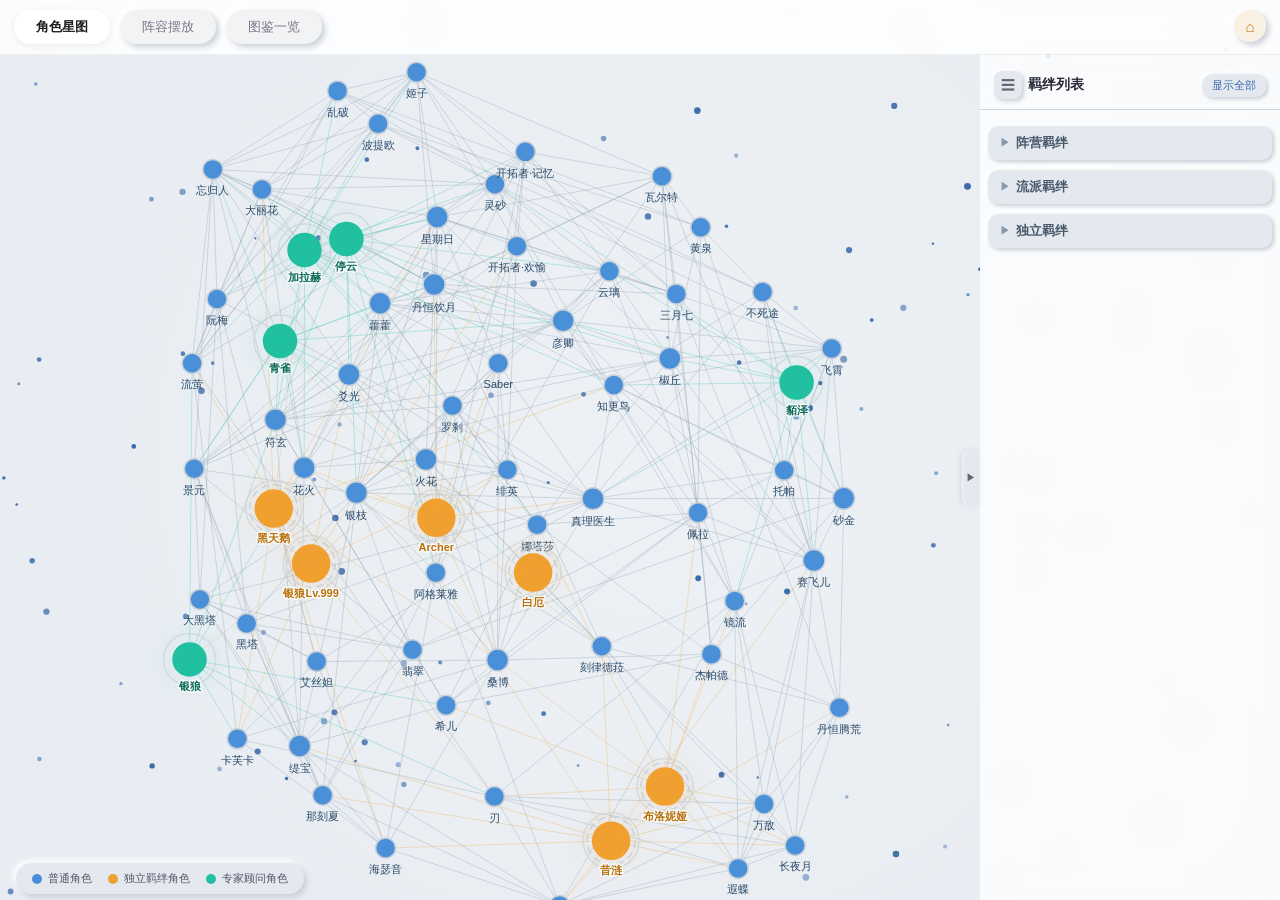
==== commit 5a469bdd: "进行了一些优化" ====
--- a/app.html
+++ b/app.html
@@ -120,13 +120,8 @@
           <div class="others-menu-item" data-view="strategy">投资策略</div>
           <div class="others-menu-item" data-view="bond">羁绊图鉴</div>
           <div class="others-menu-item" data-view="character">角色图鉴</div>
-           <div class="others-menu-item collapsed" data-view="enemy">
-            <span class="others-menu-arrow">▼</span>敌方图鉴
-           </div>
-           <div class="others-submenu collapsed">
-            <div class="others-menu-item sub" data-view="enemy-labels">敌方词缀</div>
-            <div class="others-menu-item sub" data-view="enemy-groups">敌方势力</div>
-           </div>
+          <div class="others-menu-item" data-view="enemy-labels">敌方词缀</div>
+          <div class="others-menu-item" data-view="enemy-groups">敌方势力</div>
         </div>
       </div>
       <div id="others-grid" class="gallery-grid"></div>
--- a/style/others.css
+++ b/style/others.css
@@ -49,30 +49,4 @@
   box-shadow: inset 2px 2px 4px #c8cdd4, inset -2px -2px 4px #ffffff;
 }
 
-.others-menu-arrow {
-  font-size: 9px;
-  margin-right: 4px;
-  transition: transform 0.2s;
-  display: inline-block;
-}
-.others-menu-item.collapsed .others-menu-arrow {
-  transform: rotate(-90deg);
-}
 
-.others-submenu {
-  overflow: hidden;
-  max-height: 200px;
-  padding: 4px 12px 4px 18px;
-  display: flex;
-  flex-direction: column;
-  gap: 4px;
-  transition: max-height 0.3s ease;
-}
-.others-submenu.collapsed {
-  max-height: 0;
-}
-
-.others-menu-item.sub {
-  font-size: 12px;
-  padding: 7px 10px;
-}
--- a/style/character.css
+++ b/style/character.css
@@ -29,18 +29,19 @@
 }
 
 .chr-role-line {
-  display: flex;
-  flex-direction: column;
-  gap: 2px;
+  margin-bottom: 2px;
 }
 
 .chr-role-name {
+  display: inline;
   font-size: 11px;
   font-weight: bold;
   color: #3a6aaa;
+  margin-right: 4px;
 }
 
 .chr-role-desc {
+  display: inline;
   font-size: 12px;
   color: #5a4a5a;
   line-height: 1.6;
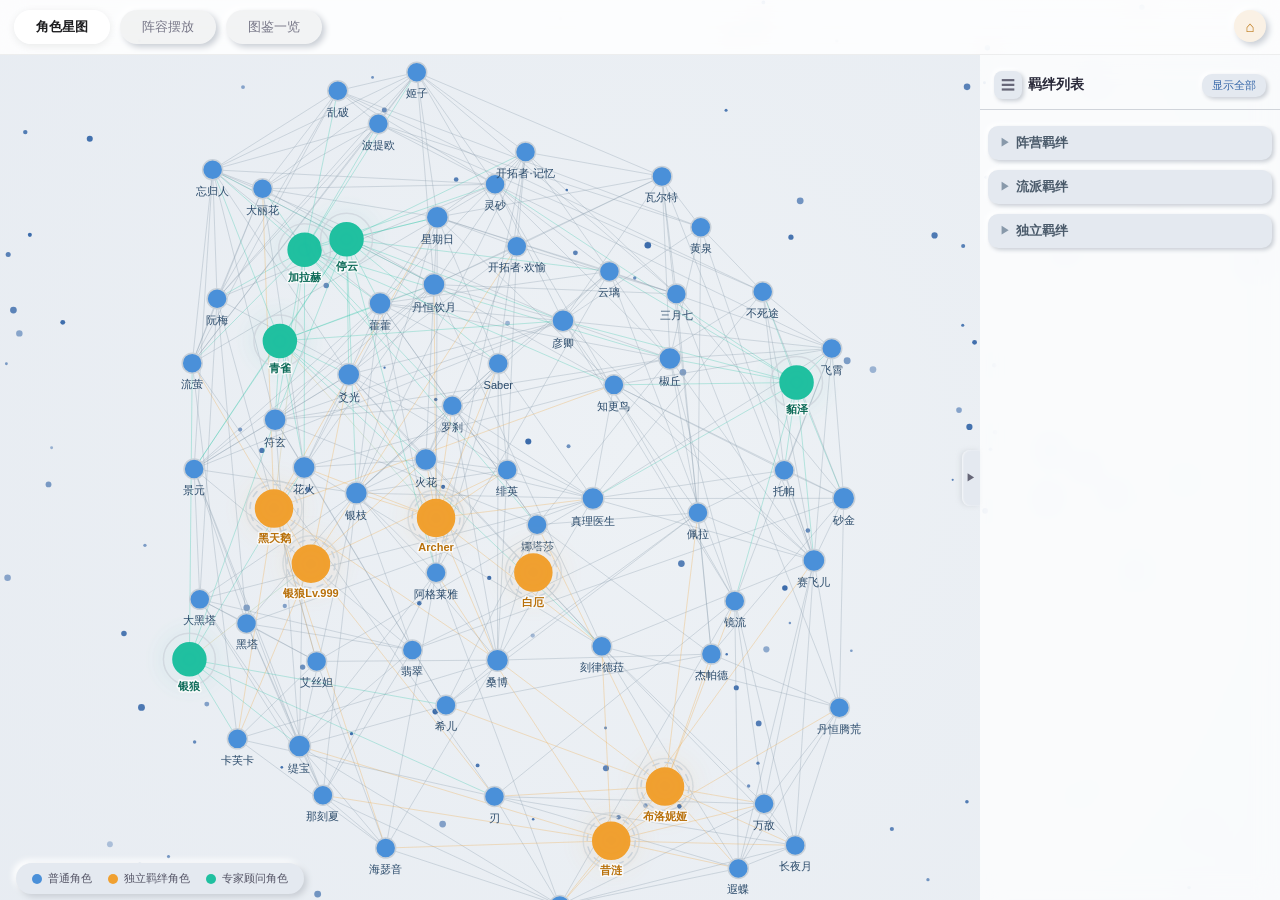
==== commit 6ffcd288: "优化了侧边栏功能" ====
--- a/app.html
+++ b/app.html
@@ -118,12 +118,37 @@
         <div class="others-sidebar-menu">
           <div class="others-menu-item active" data-view="environment">投资环境</div>
           <div class="others-menu-item" data-view="strategy">投资策略</div>
+          <div class="filter-panel collapsed" id="strategy-filter">
+            <div class="filter-title">稀有度</div>
+            <label class="filter-opt"><input type="checkbox" value="棱彩" checked> 棱彩</label>
+            <label class="filter-opt"><input type="checkbox" value="金色" checked> 金色</label>
+            <label class="filter-opt"><input type="checkbox" value="银色" checked> 银色</label>
+          </div>
           <div class="others-menu-item" data-view="bond">羁绊图鉴</div>
           <div class="others-menu-item" data-view="character">角色图鉴</div>
+          <div class="filter-panel collapsed" id="character-filter">
+            <div class="cf-section">
+              <div class="cf-header" data-section="bond">羁绊</div>
+              <div class="cf-options" id="cf-bond"></div>
+            </div>
+            <div class="cf-section">
+              <div class="cf-header" data-section="spend">费用</div>
+              <div class="cf-options" id="cf-spend"></div>
+            </div>
+            <div class="cf-section">
+              <div class="cf-header" data-section="position">前后台</div>
+              <div class="cf-options" id="cf-position"></div>
+            </div>
+            <div class="cf-section">
+              <div class="cf-header" data-section="expert">专家顾问</div>
+              <div class="cf-options" id="cf-expert"></div>
+            </div>
+          </div>
           <div class="others-menu-item" data-view="enemy-labels">敌方词缀</div>
           <div class="others-menu-item" data-view="enemy-groups">敌方势力</div>
         </div>
       </div>
+      <button id="others-sidebar-toggle" title="折叠侧边栏">&#9654;</button>
       <div id="others-grid" class="gallery-grid"></div>
     </div>
   </div>
--- a/style/others.css
+++ b/style/others.css
@@ -1,5 +1,5 @@
 /* ============================================================
-   others.css — 其他模式专用样式（侧边栏）
+   others.css — 图鉴一览侧边栏样式
    ============================================================ */
 
 /* ===== Container ===== */
@@ -8,18 +8,55 @@
   flex: 1;
   flex-direction: row;
   overflow: hidden;
+  min-width: 0;
 }
 
 /* ===== Sidebar ===== */
 #others-sidebar {
   width: 160px;
   flex-shrink: 0;
+  overflow-y: auto;
   background: rgba(255, 255, 255, 0.75);
   -webkit-backdrop-filter: blur(12px);
   backdrop-filter: blur(12px);
   border-right: 1px solid rgba(0, 0, 0, 0.06);
   padding: 12px 0;
+  transition: width 0.25s ease;
 }
+#others-sidebar.collapsed {
+  width: 0;
+  padding: 0;
+  border: none;
+  overflow: hidden;
+}
+#others-sidebar-toggle {
+  z-index: 51;
+  width: 18px;
+  height: 56px;
+  align-self: center;
+  background: #e4e9f0;
+  border: none;
+  border-radius: 4px;
+  color: #667;
+  font-size: 10px;
+  cursor: col-resize;
+  padding: 0;
+  margin-left: 0;
+  flex-shrink: 0;
+  display: flex;
+  align-items: center;
+  justify-content: center;
+  transition: box-shadow 0.15s, color 0.15s;
+  box-shadow: 2px 0 4px rgba(200,205,212,0.5), inset -1px 0 2px rgba(255,255,255,0.6);
+}
+#others-sidebar-toggle:hover { color: #2a2a3a; }
+
+#others-sidebar.collapsed + #others-sidebar-toggle {
+  border-radius: 4px;
+}
+
+#others-sidebar::-webkit-scrollbar { width: 4px; }
+#others-sidebar::-webkit-scrollbar-thumb { background: #c0c8d2; border-radius: 2px; }
 
 .others-sidebar-menu {
   display: flex;
@@ -49,4 +86,88 @@
   box-shadow: inset 2px 2px 4px #c8cdd4, inset -2px -2px 4px #ffffff;
 }
 
+/* ===== Filter Panels (shared collapse behavior) ===== */
+.filter-panel {
+  overflow: hidden;
+  padding: 6px 12px 6px 18px;
+  transition: max-height 0.3s ease, padding 0.3s ease;
+}
+.filter-panel.collapsed {
+  max-height: 0;
+  padding-top: 0;
+  padding-bottom: 0;
+}
 
+/* Strategy filter */
+#strategy-filter {
+  max-height: 200px;
+  display: flex;
+  flex-direction: column;
+  gap: 4px;
+}
+#strategy-filter .filter-title {
+  font-size: 11px;
+  font-weight: bold;
+  color: #889;
+}
+
+/* Character filter */
+#character-filter {
+  max-height: 2000px;
+}
+#strategy-filter.collapsed,
+#character-filter.collapsed {
+  max-height: 0;
+  padding-top: 0;
+  padding-bottom: 0;
+}
+
+/* ===== Filter sections (character) ===== */
+.cf-section {
+  margin-bottom: 4px;
+}
+.cf-header {
+  font-size: 11px;
+  font-weight: bold;
+  color: #889;
+  cursor: pointer;
+  padding: 2px 0;
+  user-select: none;
+}
+.cf-header::before {
+  content: "▼";
+  font-size: 8px;
+  margin-right: 4px;
+  display: inline-block;
+  transition: transform 0.2s;
+}
+.cf-header.collapsed::before {
+  transform: rotate(-90deg);
+}
+.cf-header.collapsed {
+  margin-bottom: 0;
+}
+.cf-options {
+  overflow: hidden;
+  max-height: 4000px;
+  padding-left: 4px;
+  transition: max-height 0.2s ease;
+}
+.cf-options.collapsed {
+  max-height: 0;
+}
+
+/* ===== Checkbox options (shared) ===== */
+.filter-opt,
+.cf-opt {
+  font-size: 12px;
+  color: #556;
+  cursor: pointer;
+  user-select: none;
+  display: flex;
+  align-items: center;
+  gap: 4px;
+  padding: 1px 0;
+}
+.filter-opt input,
+.cf-opt input { accent-color: #3a6aaa; }
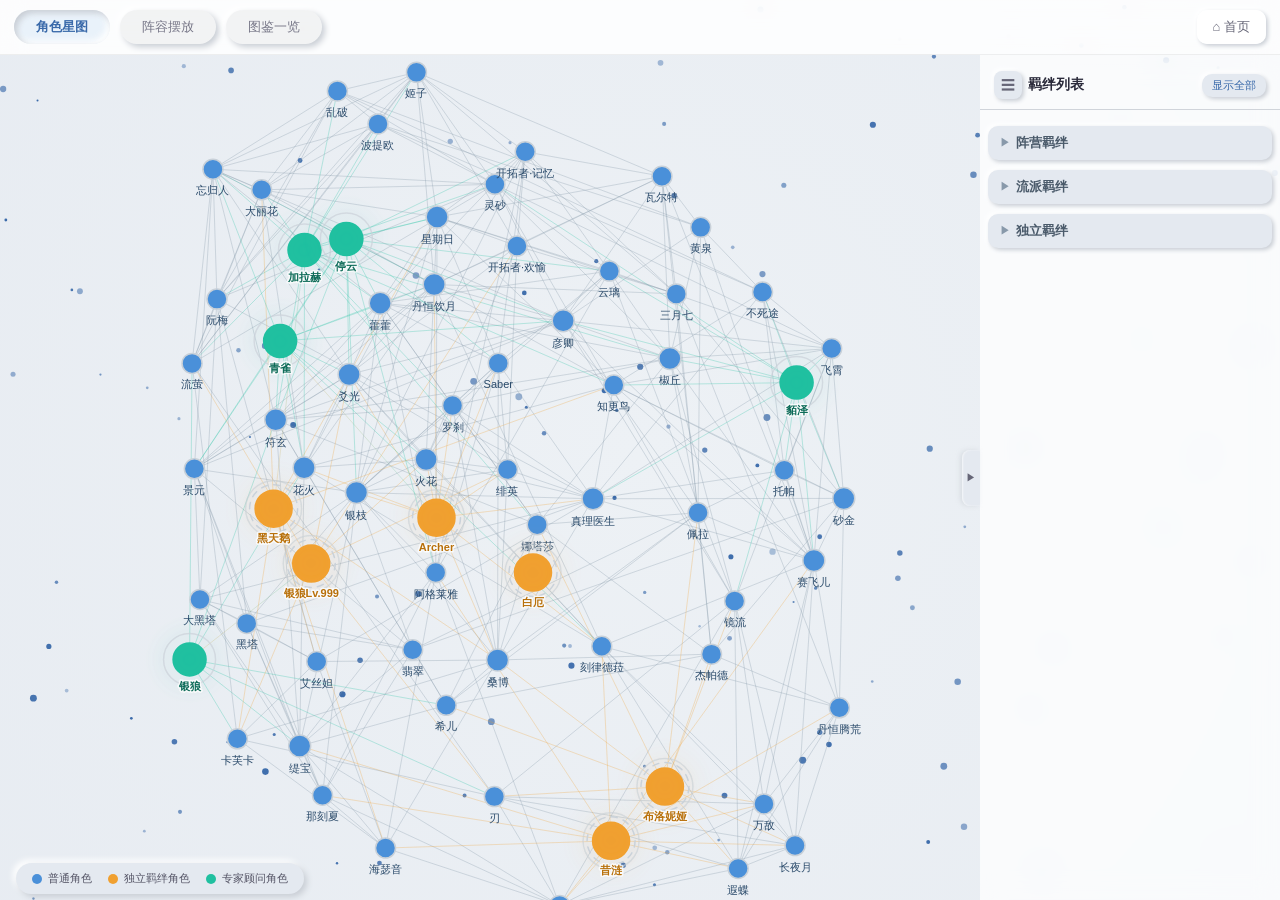
==== commit c98cd87d: "进行了部分优化" ====
--- a/app.html
+++ b/app.html
@@ -21,7 +21,7 @@
     <button class="tab-btn active" data-mode="graph">角色星图</button>
     <button class="tab-btn" data-mode="team">阵容摆放</button>
     <button class="tab-btn" data-mode="others">图鉴一览</button>
-    <button id="tab-home-btn" title="返回首页">⌂</button>
+    <button id="tab-home-btn" title="返回首页">⌂ 首页</button>
   </div>
   <div id="main-row">
     <div id="graph-container">
--- a/style/common.css
+++ b/style/common.css
@@ -96,40 +96,36 @@
   transform: translateY(-1px);
 }
 .tab-btn.active {
-  background: rgba(255, 255, 255, 0.9);
-  color: #1d1d1f;
+  background: rgba(74, 144, 217, 0.1);
+  color: #3a6aaa;
   font-weight: 600;
   box-shadow:
-    0 2px 8px rgba(0, 0, 0, 0.08);
+    inset 3px 3px 6px #c8cdd4,
+    inset -3px -3px 6px #ffffff;
 }
 
 #tab-home-btn {
   margin-left: auto;
-  width: 32px;
-  height: 32px;
-  padding: 0;
+  padding: 8px 16px;
   border: none;
-  border-radius: 50%;
-  background: rgba(240, 160, 48, 0.12);
-  color: #b8700a;
-  font-size: 15px;
+  border-radius: 10px;
+  background: rgba(255,255,255,0.85);
+  -webkit-backdrop-filter: blur(10px);
+  backdrop-filter: blur(10px);
+  color: #667;
+  font-size: 13px;
   cursor: pointer;
   display: flex;
   align-items: center;
   justify-content: center;
   flex-shrink: 0;
-  transition: box-shadow 0.2s, color 0.2s, background 0.2s, transform 0.2s;
-  box-shadow:
-    3px 3px 6px #c8cdd4,
-    -3px -3px 6px #ffffff;
+  text-decoration: none;
+  transition: box-shadow 0.15s, color 0.15s;
+  box-shadow: 2px 2px 4px #c8cdd4, -2px -2px 4px #ffffff;
 }
 #tab-home-btn:hover {
-  background: rgba(240, 160, 48, 0.22);
-  color: #8a5000;
-  transform: translateY(-1px);
-  box-shadow:
-    4px 4px 8px #c0c8d0,
-    -4px -4px 8px #ffffff;
+  color: #3a6aaa;
+  box-shadow: 3px 3px 5px #c0c8d0, -3px -3px 5px #ffffff;
 }
 
 /* ===== Sidebar Toggle ===== */
--- a/style/environment.css
+++ b/style/environment.css
@@ -4,7 +4,7 @@
 
 /* ===== Card Grid ===== */
 .others-section-cards {
-  grid-template-columns: repeat(auto-fill, minmax(280px, 1fr));
+  grid-template-columns: repeat(auto-fill, minmax(200px, 1fr));
 }
 
 /* ===== Blessing Card ===== */
--- a/style/strategy.css
+++ b/style/strategy.css
@@ -69,7 +69,7 @@
 }
 
 .strategy-section-cards {
-  grid-template-columns: repeat(auto-fill, minmax(240px, 1fr));
+  grid-template-columns: repeat(auto-fill, minmax(200px, 1fr));
 }
 
 /* ===== Strategy Card ===== */
--- a/style/others.css
+++ b/style/others.css
@@ -47,9 +47,15 @@
   align-items: center;
   justify-content: center;
   transition: box-shadow 0.15s, color 0.15s;
-  box-shadow: 2px 0 4px rgba(200,205,212,0.5), inset -1px 0 2px rgba(255,255,255,0.6);
+  box-shadow: 2px 2px 4px #c8cdd4, -2px -2px 4px #ffffff;
 }
-#others-sidebar-toggle:hover { color: #2a2a3a; }
+#others-sidebar-toggle:hover {
+  color: #2a2a3a;
+  box-shadow: 3px 3px 5px #c0c8d0, -3px -3px 5px #ffffff;
+}
+#others-sidebar-toggle:active {
+  box-shadow: inset 2px 2px 4px #c8cdd4, inset -2px -2px 4px #ffffff;
+}
 
 #others-sidebar.collapsed + #others-sidebar-toggle {
   border-radius: 4px;
--- a/style/enemy.css
+++ b/style/enemy.css
@@ -3,7 +3,7 @@
    ============================================================ */
 
 .enemy-section-cards {
-  grid-template-columns: repeat(auto-fill, minmax(280px, 1fr));
+  grid-template-columns: repeat(auto-fill, minmax(200px, 1fr));
 }
 
 .enemy-member {
--- a/style/bond.css
+++ b/style/bond.css
@@ -7,7 +7,7 @@
 }
 
 .bond-section-cards {
-  grid-template-columns: repeat(auto-fill, minmax(320px, 1fr));
+  grid-template-columns: repeat(auto-fill, minmax(200px, 1fr));
 }
 
 .bond-card {
--- a/style/character.css
+++ b/style/character.css
@@ -3,7 +3,7 @@
    ============================================================ */
 
 .chr-section-cards {
-  grid-template-columns: repeat(auto-fill, minmax(300px, 1fr));
+  grid-template-columns: repeat(auto-fill, minmax(200px, 1fr));
 }
 
 .chr-card {
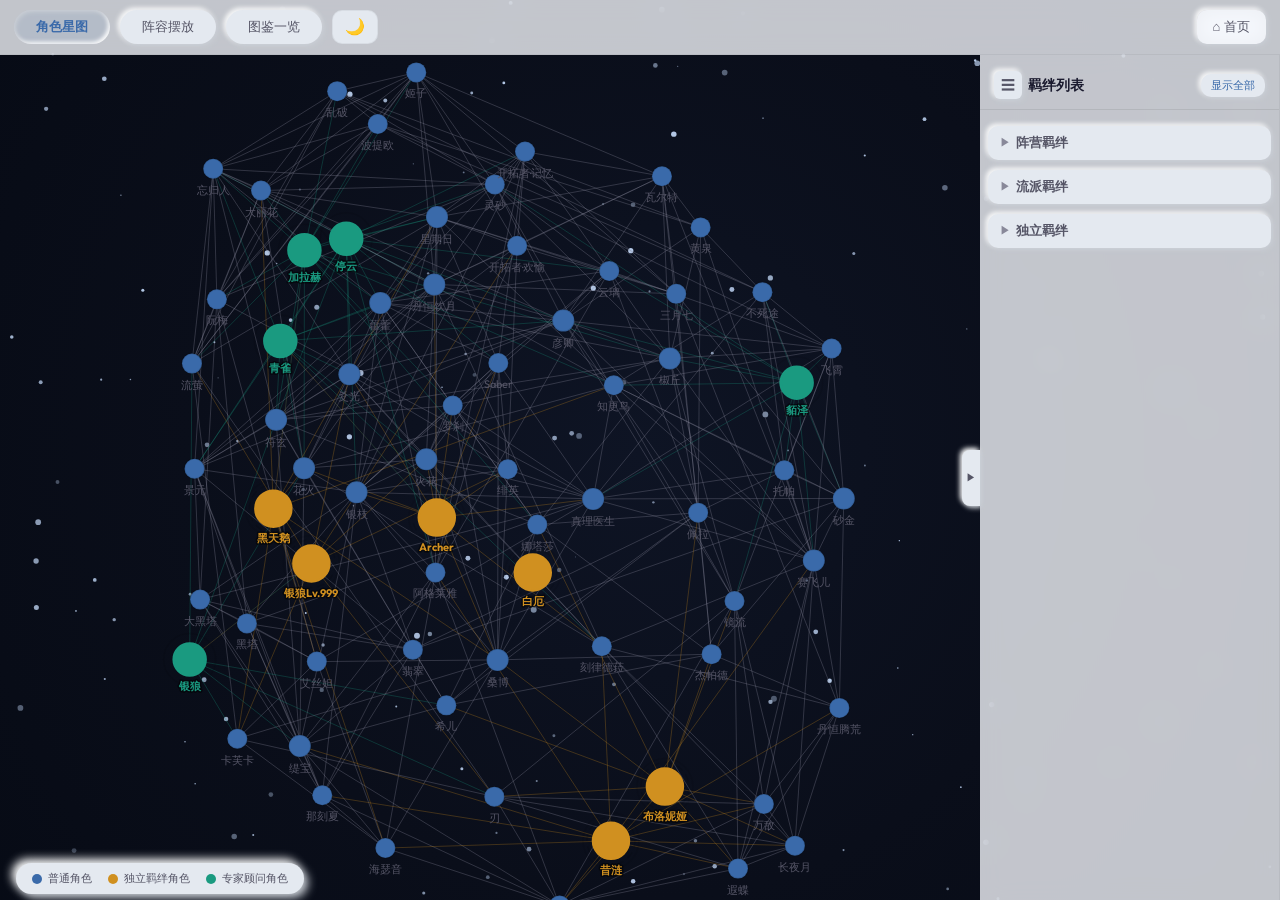
==== commit 9c73c58d: "新增了深色外观" ====
--- a/app.html
+++ b/app.html
@@ -5,6 +5,9 @@
   <meta name="viewport" content="width=device-width, initial-scale=1.0">
   <title>货币战争工具</title>
   <link rel="icon" href="data:image/svg+xml,<svg xmlns='http://www.w3.org/2000/svg' viewBox='0 0 32 32'><text y='28' font-size='28'>✦</text></svg>">
+  <link rel="preconnect" href="https://fonts.googleapis.com">
+  <link rel="preconnect" href="https://fonts.gstatic.com" crossorigin>
+  <link href="https://fonts.googleapis.com/css2?family=Noto+Serif+SC:wght@400;600;700;900&family=Outfit:wght@300;400;500;600;700&display=swap" rel="stylesheet">
   <link rel="stylesheet" href="style/common.css">
   <link rel="stylesheet" href="style/graph.css">
   <link rel="stylesheet" href="style/team.css">
@@ -21,6 +24,7 @@
     <button class="tab-btn active" data-mode="graph">角色星图</button>
     <button class="tab-btn" data-mode="team">阵容摆放</button>
     <button class="tab-btn" data-mode="others">图鉴一览</button>
+    <button id="theme-toggle" title="切换主题" aria-label="切换深色/浅色主题">🌙</button>
     <button id="tab-home-btn" title="返回首页">⌂ 首页</button>
   </div>
   <div id="main-row">
--- a/style/common.css
+++ b/style/common.css
@@ -3,6 +3,239 @@
    包括：重置、动画、标签栏、侧栏、颜色系统、通用组件
    ============================================================ */
 
+/* ===== Design Tokens — 深空科幻主题 ===== */
+:root {
+  /* Typography */
+  --font-display: 'Noto Serif SC', 'Source Han Serif SC', 'SimSun', serif;
+  --font-body: 'Outfit', 'Microsoft YaHei', 'PingFang SC', 'Helvetica Neue', sans-serif;
+  --font-mono: 'JetBrains Mono', 'Consolas', 'Courier New', monospace;
+
+  /* Deep space background palette */
+  --bg-deep: #080c18;
+  --bg-primary: #0e1424;
+  --bg-secondary: #141c30;
+  --bg-elevated: #1a2440;
+  --bg-glass: rgba(20, 28, 48, 0.78);
+  --bg-glass-heavy: rgba(20, 28, 48, 0.94);
+
+  /* Surface — neumorphism base on dark */
+  --surface-bg: #161e32;
+  --surface-neumorph: #131a2c;
+
+  /* Text */
+  --text-primary: #e4ecf5;
+  --text-secondary: #8a9aba;
+  --text-tertiary: #5a6a8a;
+  --text-disabled: #3a4a6a;
+  --text-inverse: #080c18;
+
+  /* Accent — primary blue */
+  --accent-primary: #4a8ad9;
+  --accent-primary-hover: #5a9af0;
+  --accent-primary-active: #3a7ac8;
+  --accent-primary-bg: rgba(74, 138, 217, 0.12);
+  --accent-primary-bg-hover: rgba(74, 138, 217, 0.20);
+
+  /* Accent — gold for solo */
+  --accent-gold: #f0a030;
+  --accent-gold-hover: #f0b850;
+  --accent-gold-bg: rgba(240, 160, 48, 0.12);
+
+  /* Accent — teal for expert */
+  --accent-teal: #20c0a0;
+  --accent-teal-hover: #30d0b0;
+  --accent-teal-bg: rgba(32, 192, 160, 0.12);
+
+  /* Accent — red for danger */
+  --accent-red: #d94a4a;
+  --accent-red-hover: #e85a5a;
+  --accent-red-bg: rgba(217, 74, 74, 0.12);
+
+  /* Accent — pink for tracked/highlight */
+  --accent-pink: #d94a7a;
+  --accent-pink-bg: rgba(217, 74, 122, 0.15);
+
+  /* Borders */
+  --border-subtle: rgba(255, 255, 255, 0.06);
+  --border-light: rgba(255, 255, 255, 0.08);
+  --border-medium: rgba(255, 255, 255, 0.12);
+  --border-strong: rgba(255, 255, 255, 0.18);
+
+  /* Neumorphism shadows (dark theme) */
+  --shadow-nm-light: rgba(255, 255, 255, 0.03);
+  --shadow-nm-dark: rgba(0, 0, 0, 0.50);
+  --shadow-nm-panel: 4px 4px 10px rgba(0, 0, 0, 0.45), -2px -2px 6px rgba(255, 255, 255, 0.03);
+  --shadow-nm-inset: inset 3px 3px 7px rgba(0, 0, 0, 0.45), inset -2px -2px 4px rgba(255, 255, 255, 0.03);
+  --shadow-nm-sm: 2px 2px 5px rgba(0, 0, 0, 0.40), -1px -1px 3px rgba(255, 255, 255, 0.03);
+  --shadow-nm-sm-inset: inset 2px 2px 4px rgba(0, 0, 0, 0.40), inset -1px -1px 2px rgba(255, 255, 255, 0.03);
+
+  /* Drop shadows */
+  --shadow-drop-sm: 0 2px 8px rgba(0, 0, 0, 0.30);
+  --shadow-drop-md: 0 4px 16px rgba(0, 0, 0, 0.35);
+  --shadow-drop-lg: 0 8px 32px rgba(0, 0, 0, 0.45);
+
+  /* Glow effects */
+  --glow-primary: 0 0 20px rgba(74, 138, 217, 0.30);
+  --glow-gold: 0 0 20px rgba(240, 160, 48, 0.30);
+  --glow-teal: 0 0 20px rgba(32, 192, 160, 0.30);
+  --glow-red: 0 0 20px rgba(217, 74, 74, 0.30);
+
+  /* Radius */
+  --radius-xs: 4px;
+  --radius-sm: 6px;
+  --radius-md: 10px;
+  --radius-lg: 14px;
+  --radius-xl: 20px;
+  --radius-round: 50%;
+  --radius-pill: 9999px;
+
+  /* Spacing */
+  --space-2xs: 2px;
+  --space-xs: 4px;
+  --space-sm: 8px;
+  --space-md: 12px;
+  --space-lg: 16px;
+  --space-xl: 24px;
+  --space-2xl: 32px;
+  --space-3xl: 48px;
+
+  /* Transitions */
+  --transition-fast: 0.12s ease;
+  --transition-normal: 0.20s ease;
+  --transition-slow: 0.35s cubic-bezier(0.175, 0.885, 0.32, 1.275);
+}
+
+/* ===== Reduced Motion ===== */
+@media (prefers-reduced-motion: reduce) {
+  *, *::before, *::after {
+    animation-duration: 0.01ms !important;
+    animation-iteration-count: 1 !important;
+    transition-duration: 0.01ms !important;
+  }
+}
+
+/* ===== Light theme via prefers-color-scheme ===== */
+@media (prefers-color-scheme: light) {
+  :root {
+    --bg-deep: #eef0f5;
+    --bg-primary: #f4f6fa;
+    --bg-secondary: #e8ecf2;
+    --bg-elevated: #ffffff;
+    --bg-glass: rgba(248, 250, 255, 0.78);
+    --bg-glass-heavy: rgba(248, 250, 255, 0.94);
+    --surface-bg: #e8ecf2;
+    --surface-neumorph: #e4e9f0;
+
+    --text-primary: #1a1a2e;
+    --text-secondary: #556;
+    --text-tertiary: #889;
+    --text-disabled: #aab;
+    --text-inverse: #f4f6fa;
+
+    --accent-primary: #3a6aaa;
+    --accent-primary-hover: #4a7ac8;
+    --accent-primary-active: #2a5a9a;
+    --accent-primary-bg: rgba(58, 106, 170, 0.10);
+    --accent-primary-bg-hover: rgba(58, 106, 170, 0.18);
+
+    --accent-gold: #d09020;
+    --accent-gold-hover: #e0a030;
+    --accent-gold-bg: rgba(208, 144, 32, 0.10);
+
+    --accent-teal: #1a9a80;
+    --accent-teal-hover: #20b090;
+    --accent-teal-bg: rgba(26, 154, 128, 0.10);
+
+    --accent-red: #c04040;
+    --accent-red-hover: #d05050;
+    --accent-red-bg: rgba(192, 64, 64, 0.10);
+
+    --accent-pink: #c04070;
+    --accent-pink-bg: rgba(192, 64, 112, 0.12);
+
+    --border-subtle: rgba(0, 0, 0, 0.05);
+    --border-light: rgba(0, 0, 0, 0.08);
+    --border-medium: rgba(0, 0, 0, 0.12);
+    --border-strong: rgba(0, 0, 0, 0.18);
+
+    --shadow-nm-light: #ffffff;
+    --shadow-nm-dark: #c8cdd4;
+    --shadow-nm-panel: 4px 4px 10px #c8cdd4, -4px -4px 10px #ffffff;
+    --shadow-nm-inset: inset 3px 3px 7px #c8cdd4, inset -3px -3px 7px #ffffff;
+    --shadow-nm-sm: 2px 2px 5px #c8cdd4, -2px -2px 5px #ffffff;
+    --shadow-nm-sm-inset: inset 2px 2px 4px #c8cdd4, inset -2px -2px 4px #ffffff;
+
+    --shadow-drop-sm: 0 2px 8px rgba(0, 0, 0, 0.10);
+    --shadow-drop-md: 0 4px 16px rgba(0, 0, 0, 0.12);
+    --shadow-drop-lg: 0 8px 32px rgba(0, 0, 0, 0.15);
+
+    --glow-primary: 0 0 20px rgba(58, 106, 170, 0.20);
+    --glow-gold: 0 0 20px rgba(208, 144, 32, 0.20);
+    --glow-teal: 0 0 20px rgba(26, 154, 128, 0.20);
+    --glow-red: 0 0 20px rgba(192, 64, 64, 0.20);
+  }
+}
+
+/* Light theme via class (manual override) */
+.light {
+  --bg-deep: #eef0f5;
+  --bg-primary: #f4f6fa;
+  --bg-secondary: #e8ecf2;
+  --bg-elevated: #ffffff;
+  --bg-glass: rgba(248, 250, 255, 0.78);
+  --bg-glass-heavy: rgba(248, 250, 255, 0.94);
+  --surface-bg: #e8ecf2;
+  --surface-neumorph: #e4e9f0;
+
+  --text-primary: #1a1a2e;
+  --text-secondary: #556;
+  --text-tertiary: #889;
+  --text-disabled: #aab;
+  --text-inverse: #f4f6fa;
+
+  --accent-primary: #3a6aaa;
+  --accent-primary-hover: #4a7ac8;
+  --accent-primary-active: #2a5a9a;
+  --accent-primary-bg: rgba(58, 106, 170, 0.10);
+  --accent-primary-bg-hover: rgba(58, 106, 170, 0.18);
+
+  --accent-gold: #d09020;
+  --accent-gold-hover: #e0a030;
+  --accent-gold-bg: rgba(208, 144, 32, 0.10);
+
+  --accent-teal: #1a9a80;
+  --accent-teal-hover: #20b090;
+  --accent-teal-bg: rgba(26, 154, 128, 0.10);
+
+  --accent-red: #c04040;
+  --accent-red-hover: #d05050;
+  --accent-red-bg: rgba(192, 64, 64, 0.10);
+
+  --accent-pink: #c04070;
+  --accent-pink-bg: rgba(192, 64, 112, 0.12);
+
+  --border-subtle: rgba(0, 0, 0, 0.05);
+  --border-light: rgba(0, 0, 0, 0.08);
+  --border-medium: rgba(0, 0, 0, 0.12);
+  --border-strong: rgba(0, 0, 0, 0.18);
+
+  --shadow-nm-light: #ffffff;
+  --shadow-nm-dark: #c8cdd4;
+  --shadow-nm-panel: 4px 4px 10px #c8cdd4, -4px -4px 10px #ffffff;
+  --shadow-nm-inset: inset 3px 3px 7px #c8cdd4, inset -3px -3px 7px #ffffff;
+  --shadow-nm-sm: 2px 2px 5px #c8cdd4, -2px -2px 5px #ffffff;
+  --shadow-nm-sm-inset: inset 2px 2px 4px #c8cdd4, inset -2px -2px 4px #ffffff;
+
+  --shadow-drop-sm: 0 2px 8px rgba(0, 0, 0, 0.10);
+  --shadow-drop-md: 0 4px 16px rgba(0, 0, 0, 0.12);
+  --shadow-drop-lg: 0 8px 32px rgba(0, 0, 0, 0.15);
+
+  --glow-primary: 0 0 20px rgba(58, 106, 170, 0.20);
+  --glow-gold: 0 0 20px rgba(208, 144, 32, 0.20);
+  --glow-teal: 0 0 20px rgba(26, 154, 128, 0.20);
+  --glow-red: 0 0 20px rgba(192, 64, 64, 0.20);
+}
+
 /* ===== Animations ===== */
 @keyframes solo-rotate {
   to { stroke-dashoffset: -10; }
@@ -32,7 +265,7 @@
 *, *::before, *::after { box-sizing: border-box; margin: 0; padding: 0; }
 
 html {
-  background: transparent;
+  background: var(--bg-deep);
 }
 
 /* Star canvas (shared with landing page) */
@@ -53,9 +286,9 @@
   flex-direction: column;
   height: 100vh;
   overflow: hidden;
-  font-family: "Microsoft YaHei", "PingFang SC", "Helvetica Neue", sans-serif;
-  background: transparent;
-  color: #2a2a3a;
+  font-family: var(--font-body);
+  background: var(--bg-primary);
+  color: var(--text-primary);
   -webkit-user-select: none;
   user-select: none;
 }
@@ -70,49 +303,45 @@
   display: flex;
   gap: 10px;
   padding: 10px 14px;
-  background: rgba(255, 255, 255, 0.85);
+  background: var(--bg-glass);
   -webkit-backdrop-filter: blur(12px);
   backdrop-filter: blur(12px);
-  border-bottom: 1px solid rgba(0, 0, 0, 0.06);
+  border-bottom: 1px solid var(--border-subtle);
   flex-shrink: 0;
 }
 .tab-btn {
   padding: 8px 22px;
   border: none;
-  border-radius: 20px;
-  background: rgba(0, 0, 0, 0.04);
-  color: #778;
+  border-radius: var(--radius-xl);
+  background: var(--surface-neumorph);
+  color: var(--text-secondary);
   font-size: 13px;
   font-weight: 500;
   cursor: pointer;
-  transition: box-shadow 0.2s, color 0.2s, transform 0.2s;
-  box-shadow:
-    3px 3px 6px #c8cdd4,
-    -3px -3px 6px #ffffff;
+  transition: box-shadow var(--transition-fast), color var(--transition-fast), transform var(--transition-fast);
+  box-shadow: var(--shadow-nm-sm);
 }
 .tab-btn:hover {
-  background: rgba(0, 0, 0, 0.08);
-  color: #1d1d1f;
+  background: var(--bg-elevated);
+  color: var(--text-primary);
   transform: translateY(-1px);
 }
 .tab-btn.active {
-  background: rgba(74, 144, 217, 0.1);
-  color: #3a6aaa;
+  background: var(--accent-primary-bg);
+  color: var(--accent-primary);
   font-weight: 600;
-  box-shadow:
-    inset 3px 3px 6px #c8cdd4,
-    inset -3px -3px 6px #ffffff;
+  box-shadow: var(--shadow-nm-sm-inset);
 }
 
 #tab-home-btn {
   margin-left: auto;
   padding: 8px 16px;
   border: none;
-  border-radius: 10px;
-  background: rgba(255,255,255,0.85);
+  border-radius: var(--radius-md);
+  background: var(--bg-glass);
   -webkit-backdrop-filter: blur(10px);
   backdrop-filter: blur(10px);
-  color: #667;
+  color: var(--text-secondary);
   font-size: 13px;
   cursor: pointer;
   display: flex;
@@ -120,12 +349,58 @@
   justify-content: center;
   flex-shrink: 0;
   text-decoration: none;
-  transition: box-shadow 0.15s, color 0.15s;
-  box-shadow: 2px 2px 4px #c8cdd4, -2px -2px 4px #ffffff;
+  transition: box-shadow var(--transition-fast), color var(--transition-fast);
+  box-shadow: var(--shadow-nm-sm);
 }
 #tab-home-btn:hover {
-  color: #3a6aaa;
-  box-shadow: 3px 3px 5px #c0c8d0, -3px -3px 5px #ffffff;
+  color: var(--accent-primary);
+  box-shadow: var(--shadow-nm-panel);
+}
+
+/* ===== Theme Toggle ===== */
+#theme-toggle {
+  padding: 8px 12px;
+  border: 1px solid var(--border-subtle);
+  border-radius: var(--radius-md);
+  background: var(--surface-neumorph);
+  color: var(--text-secondary);
+  font-size: 16px;
+  cursor: pointer;
+  display: flex;
+  align-items: center;
+  justify-content: center;
+  transition: border-color var(--transition-fast), color var(--transition-fast);
+  line-height: 1;
+}
+#theme-toggle:hover {
+  border-color: var(--accent-primary);
+  color: var(--accent-primary);
+}
+
+#theme-toggle-landing {
+  position: fixed;
+  top: 16px;
+  right: 16px;
+  z-index: 100;
+  width: 40px;
+  height: 40px;
+  border: 1px solid var(--border-subtle);
+  border-radius: var(--radius-round);
+  background: var(--bg-glass);
+  -webkit-backdrop-filter: blur(10px);
+  backdrop-filter: blur(10px);
+  color: var(--text-secondary);
+  font-size: 18px;
+  cursor: pointer;
+  display: flex;
+  align-items: center;
+  justify-content: center;
+  transition: border-color var(--transition-fast), color var(--transition-fast);
+  line-height: 1;
+}
+#theme-toggle-landing:hover {
+  border-color: var(--accent-primary);
+  color: var(--accent-primary);
 }
 
 /* ===== Sidebar Toggle ===== */
@@ -137,23 +412,21 @@
   z-index: 51;
   width: 18px;
   height: 56px;
-  background: #e4e9f0;
+  background: var(--surface-neumorph);
   border: none;
   border-radius: 8px 0 0 8px;
-  color: #667;
+  color: var(--text-secondary);
   font-size: 10px;
   cursor: col-resize;
   padding: 0;
   display: flex;
   align-items: center;
   justify-content: center;
-  transition: box-shadow 0.15s, color 0.15s;
-  box-shadow:
-    -2px 0 4px rgba(200, 205, 212, 0.5),
-    inset 1px 0 2px rgba(255, 255, 255, 0.6);
+  transition: box-shadow var(--transition-fast), color var(--transition-fast);
+  box-shadow: var(--shadow-nm-sm);
 }
 #sidebar-toggle:hover {
-  color: #2a2a3a;
+  color: var(--text-primary);
 }
 
 /* ===== Sidebar ===== */
@@ -162,9 +435,10 @@
   min-width: 0;
   position: relative;
   z-index: 10;
-  background: rgba(255, 255, 255, 0.75);
+  background: var(--bg-glass);
   -webkit-backdrop-filter: blur(12px);
   backdrop-filter: blur(12px);
+  border-right: 1px solid var(--border-subtle);
   display: flex;
   flex-direction: column;
 }
@@ -185,33 +459,27 @@
 .nav-menu-btn {
   width: 28px;
   height: 28px;
-  background: #e4e9f0;
+  background: var(--surface-neumorph);
   border: none;
-  border-radius: 8px;
-  color: #667;
+  border-radius: var(--radius-sm);
+  color: var(--text-secondary);
   font-size: 14px;
   cursor: pointer;
   display: flex;
   align-items: center;
   justify-content: center;
-  transition: box-shadow 0.15s, color 0.15s;
+  transition: box-shadow var(--transition-fast), color var(--transition-fast);
   line-height: 1;
   flex-shrink: 0;
-  box-shadow:
-    2px 2px 4px #c8cdd4,
-    -2px -2px 4px #ffffff;
+  box-shadow: var(--shadow-nm-sm);
 }
 .nav-menu-btn:hover {
-  color: #2a2a3a;
-  box-shadow:
-    3px 3px 5px #c0c8d0,
-    -3px -3px 5px #ffffff;
+  color: var(--text-primary);
+  box-shadow: var(--shadow-nm-panel);
 }
 .nav-menu-btn:active {
-  color: #2a2a3a;
-  box-shadow:
-    inset 2px 2px 4px #c8cdd4,
-    inset -2px -2px 4px #ffffff;
+  color: var(--text-primary);
+  box-shadow: var(--shadow-nm-sm-inset);
 }
 .menu-dropdown {
   display: none;
@@ -219,12 +487,10 @@
   top: 100%;
   left: 0;
   margin-top: 4px;
-  background: #e4e9f0;
-  border: none;
-  border-radius: 10px;
-  box-shadow:
-    4px 4px 8px #c8cdd4,
-    -4px -4px 8px #ffffff;
+  background: var(--surface-neumorph);
+  border: 1px solid var(--border-light);
+  border-radius: var(--radius-md);
+  box-shadow: var(--shadow-drop-md);
   z-index: 20;
   min-width: 110px;
   overflow: hidden;
@@ -233,19 +499,18 @@
 .menu-item {
   padding: 8px 14px;
   font-size: 12px;
-  color: #556;
-  cursor: pointer;
-  transition: box-shadow 0.12s, color 0.12s;
+  color: var(--text-secondary);
+  cursor: pointer;
+  transition: background var(--transition-fast), color var(--transition-fast);
 }
 .menu-item:hover {
-  color: #2a2a3a;
-  background: rgba(0, 0, 0, 0.03);
+  color: var(--text-primary);
+  background: rgba(255, 255, 255, 0.04);
 }
 .menu-item.active {
-  color: #3a6aaa;
-  background: rgba(74, 144, 217, 0.1);
-  box-shadow:
-    inset 2px 0 0 rgba(74, 144, 217, 0.3);
+  color: var(--accent-primary);
+  background: var(--accent-primary-bg);
+  box-shadow: inset 2px 0 0 var(--accent-primary);
 }
 
 .sidebar-header {
@@ -254,32 +519,28 @@
   align-items: center;
   gap: 6px;
   padding: 16px 14px 10px;
-  border-bottom: 1px solid #d0d4da;
+  border-bottom: 1px solid var(--border-light);
 }
 .sidebar-header h2 {
   flex: 1;
   font-size: 14px;
   font-weight: bold;
-  color: #2a2a3a;
+  color: var(--text-primary);
 }
 #reset-btn {
   font-size: 11px;
   padding: 4px 10px;
-  background: #e4e9f0;
+  background: var(--surface-neumorph);
   border: none;
-  border-radius: 10px;
-  color: #3a6aaa;
-  cursor: pointer;
-  transition: box-shadow 0.15s, color 0.15s;
-  box-shadow:
-    2px 2px 4px #c8cdd4,
-    -2px -2px 4px #ffffff;
+  border-radius: var(--radius-md);
+  color: var(--accent-primary);
+  cursor: pointer;
+  transition: box-shadow var(--transition-fast), color var(--transition-fast);
+  box-shadow: var(--shadow-nm-sm);
 }
 #reset-btn:hover {
-  color: #1a4a8a;
-  box-shadow:
-    3px 3px 5px #c0c8d0,
-    -3px -3px 5px #ffffff;
+  color: var(--accent-primary-hover);
+  box-shadow: var(--shadow-nm-panel);
 }
 
 .sidebar-list {
@@ -289,7 +550,7 @@
 }
 .sidebar-list::-webkit-scrollbar { width: 4px; }
 .sidebar-list::-webkit-scrollbar-track { background: transparent; }
-.sidebar-list::-webkit-scrollbar-thumb { background: #c0c8d2; border-radius: 2px; }
+.sidebar-list::-webkit-scrollbar-thumb { background: var(--text-disabled); border-radius: 2px; }
 #expert-list, #spend-list, #position-list { display: none; }
 
 /* ===== Search Box (sidebar) ===== */
@@ -311,55 +572,45 @@
 #search-input {
   flex: 1;
   padding: 7px 10px;
-  background: #e4e9f0;
+  background: var(--surface-neumorph);
   border: none;
-  border-radius: 10px;
+  border-radius: var(--radius-md);
   font-size: 12px;
-  color: #2a2a3a;
+  color: var(--text-primary);
   outline: none;
-  transition: box-shadow 0.15s;
-  box-shadow:
-    inset 2px 2px 5px #c8cdd4,
-    inset -2px -2px 5px #ffffff;
-}
-#search-input::placeholder { color: #99a; }
+  transition: box-shadow var(--transition-fast);
+  box-shadow: var(--shadow-nm-sm-inset);
+}
+#search-input::placeholder { color: var(--text-tertiary); }
 #search-input:focus {
-  box-shadow:
-    inset 3px 3px 6px #c0c8d0,
-    inset -3px -3px 6px #f8fcff;
+  box-shadow: var(--shadow-nm-inset);
 }
 #search-btn {
   padding: 6px 8px;
-  background: #e4e9f0;
+  background: var(--surface-neumorph);
   border: none;
-  border-radius: 10px;
+  border-radius: var(--radius-md);
   font-size: 13px;
   cursor: pointer;
   line-height: 1;
-  transition: box-shadow 0.15s, color 0.15s;
-  box-shadow:
-    2px 2px 4px #c8cdd4,
-    -2px -2px 4px #ffffff;
+  transition: box-shadow var(--transition-fast), color var(--transition-fast);
+  box-shadow: var(--shadow-nm-sm);
 }
 #search-btn:hover {
-  color: #3a6aaa;
-  box-shadow:
-    3px 3px 5px #c0c8d0,
-    -3px -3px 5px #ffffff;
+  color: var(--accent-primary);
+  box-shadow: var(--shadow-nm-panel);
 }
 #search-btn:active {
-  color: #2a4a7a;
-  box-shadow:
-    inset 2px 2px 4px #c8cdd4,
-    inset -2px -2px 4px #ffffff;
+  color: var(--accent-primary-active);
+  box-shadow: var(--shadow-nm-sm-inset);
 }
 #search-result {
   font-size: 11px;
-  color: #889;
+  color: var(--text-tertiary);
   min-height: 16px;
 }
-#search-result.found { color: #3a8a3a; text-shadow: 0 0 4px rgba(106, 191, 106, 0.2); }
-#search-result.not-found { color: #d94a4a; text-shadow: 0 0 4px rgba(217, 74, 74, 0.2); }
+#search-result.found { color: var(--accent-teal); }
+#search-result.not-found { color: var(--accent-red); }
 
 /* ===== Section Headers (sidebar) ===== */
 .section-header {
@@ -367,28 +618,24 @@
   align-items: center;
   gap: 6px;
   font-weight: bold;
-  color: #4a5a6a;
-  background: #e4e9f0;
+  color: var(--text-secondary);
+  background: var(--surface-neumorph);
   border: none;
-  border-radius: 10px;
+  border-radius: var(--radius-md);
   cursor: pointer;
   -webkit-user-select: none;
   user-select: none;
-  transition: box-shadow 0.15s, color 0.15s;
-  box-shadow:
-    2px 2px 4px #c8cdd4,
-    -2px -2px 4px #ffffff;
+  transition: box-shadow var(--transition-fast), color var(--transition-fast);
+  box-shadow: var(--shadow-nm-sm);
 }
 .section-header:hover {
-  box-shadow:
-    3px 3px 5px #c0c8d0,
-    -3px -3px 5px #ffffff;
-  color: #2a3a4a;
+  box-shadow: var(--shadow-nm-panel);
+  color: var(--text-primary);
 }
 .section-header .section-arrow {
   font-size: 10px;
-  color: #8899aa;
-  transition: transform 0.2s;
+  color: var(--text-tertiary);
+  transition: transform var(--transition-normal);
   flex-shrink: 0;
 }
 .section-header.expanded .section-arrow { transform: rotate(90deg); }
@@ -412,36 +659,29 @@
   align-items: center;
   gap: 6px;
   padding: 8px 12px;
-  border-radius: 8px;
+  border-radius: var(--radius-sm);
   cursor: pointer;
   font-size: 13px;
-  color: #4a4a5a;
-  transition: box-shadow 0.15s, color 0.15s;
-  box-shadow:
-    2px 2px 4px #c8cdd4,
-    -2px -2px 4px #ffffff;
+  color: var(--text-secondary);
+  transition: box-shadow var(--transition-fast), color var(--transition-fast);
+  box-shadow: var(--shadow-nm-sm);
 }
 .bond-item:hover {
-  color: #1a1a2e;
-  box-shadow:
-    3px 3px 5px #c0c8d0,
-    -3px -3px 5px #ffffff;
+  color: var(--text-primary);
+  box-shadow: var(--shadow-nm-panel);
 }
 .bond-item.active {
-  background: rgba(74, 144, 217, 0.1);
-  color: #3a6aaa;
+  background: var(--accent-primary-bg);
+  color: var(--accent-primary);
   font-weight: bold;
-  box-shadow:
-    3px 3px 6px #c0c8d0,
-    -3px -3px 6px #ffffff,
-    inset 3px 0 0 rgba(74, 144, 217, 0.35);
+  box-shadow: var(--shadow-nm-panel);
 }
 .bond-arrow {
   display: inline-block;
   width: 14px;
   font-size: 10px;
-  color: #99a;
-  transition: transform 0.2s;
+  color: var(--text-tertiary);
+  transition: transform var(--transition-normal);
   flex-shrink: 0;
 }
 .bond-item.expanded .bond-arrow {
@@ -452,55 +692,51 @@
 }
 .bond-count {
   font-size: 11px;
-  color: #778;
-  background: #e4e9f0;
+  color: var(--text-secondary);
+  background: var(--surface-neumorph);
   padding: 2px 7px;
-  border-radius: 8px;
+  border-radius: var(--radius-sm);
   flex-shrink: 0;
-  box-shadow:
-    inset 1.5px 1.5px 3px #c8cdd4,
-    inset -1.5px -1.5px 3px #ffffff;
+  box-shadow: var(--shadow-nm-sm-inset);
 }
 .bond-item.active .bond-count {
-  color: #3a6aaa;
-  background: rgba(74, 144, 217, 0.15);
-  box-shadow:
-    inset 1.5px 1.5px 3px rgba(200, 205, 212, 0.5),
-    inset -1.5px -1.5px 3px rgba(255, 255, 255, 0.8);
+  color: var(--accent-primary);
+  background: var(--accent-primary-bg);
+  box-shadow: var(--shadow-nm-sm-inset);
 }
 
 
 /* Solo marker in sidebar */
 .bond-item.solo-bond {
-  color: #b8700a;
+  color: var(--accent-gold);
 }
 .bond-item.solo-bond .bond-count {
-  color: #b8700a;
-  background: rgba(240, 160, 48, 0.15);
+  color: var(--accent-gold);
+  background: var(--accent-gold-bg);
 }
 
 /* Expert item in sidebar */
 .bond-item.expert-item {
-  color: #0d7a60;
+  color: var(--accent-teal);
   margin: 4px 0;
 }
 .bond-item.expert-item:hover {
-  background: rgba(32, 192, 160, 0.08);
-  color: #0a5a48;
+  background: var(--accent-teal-bg);
+  color: var(--accent-teal-hover);
 }
 .bond-item.expert-item .bond-count {
-  color: #0d7a60;
-  background: rgba(32, 192, 160, 0.1);
+  color: var(--accent-teal);
+  background: var(--accent-teal-bg);
 }
 .bond-item.expert-item.active,
 .bond-item.expert-item.selected {
-  background: rgba(32, 192, 160, 0.14);
-  color: #0a5a48;
+  background: var(--accent-teal-bg);
+  color: var(--accent-teal);
 }
 .bond-item.expert-item.active .bond-count,
 .bond-item.expert-item.selected .bond-count {
-  color: #0a5a48;
-  background: rgba(32, 192, 160, 0.18);
+  color: var(--accent-teal);
+  background: var(--accent-teal-bg);
 }
 
 /* Expert bond tags in expert sidebar */
@@ -514,22 +750,18 @@
 .expert-bond-tag {
   display: inline-block;
   padding: 1px 7px;
-  border-radius: 8px;
+  border-radius: var(--radius-sm);
   font-size: 10px;
-  color: #667;
-  background: #e4e9f0;
+  color: var(--text-secondary);
+  background: var(--surface-neumorph);
   border: none;
   cursor: pointer;
-  transition: box-shadow 0.15s, color 0.15s;
-  box-shadow:
-    1.5px 1.5px 3px #c8cdd4,
-    -1.5px -1.5px 3px #ffffff;
+  transition: box-shadow var(--transition-fast), color var(--transition-fast);
+  box-shadow: var(--shadow-nm-sm);
 }
 .expert-bond-tag:hover {
-  color: #0d7a60;
-  box-shadow:
-    2px 2px 4px #c0c8d0,
-    -2px -2px 4px #ffffff;
+  color: var(--accent-teal);
+  box-shadow: var(--shadow-nm-panel);
 }
 
 /* Expandable character list */
@@ -545,52 +777,43 @@
   padding: 5px 12px 5px 36px;
   margin: 5px 0;
   font-size: 12px;
-  color: #667;
-  cursor: pointer;
-  border-radius: 6px;
-  transition: background 0.12s, color 0.12s, text-shadow 0.12s, box-shadow 0.12s;
+  color: var(--text-secondary);
+  cursor: pointer;
+  border-radius: var(--radius-sm);
+  transition: background var(--transition-fast), color var(--transition-fast);
   display: flex;
   align-items: center;
   gap: 4px;
-  text-shadow:
-    -1px -1px 0 rgba(255, 255, 255, 0.6),
-    1px 1px 0 rgba(0, 0, 0, 0.12);
-  box-shadow:
-    1.5px 1.5px 3px #c8cdd4,
-    -1.5px -1.5px 3px #ffffff;
+  box-shadow: var(--shadow-nm-sm);
 }
 .char-item:hover {
-  background: rgba(74, 144, 217, 0.06);
-  color: #2a2a3a;
-  box-shadow:
-    2px 2px 4px #c0c8d0,
-    -2px -2px 4px #ffffff;
+  background: var(--accent-primary-bg);
+  color: var(--text-primary);
+  box-shadow: var(--shadow-nm-panel);
 }
 .char-item.selected {
-  background: rgba(240, 160, 48, 0.12);
-  color: #b8700a;
+  background: var(--accent-gold-bg);
+  color: var(--accent-gold);
   font-weight: bold;
-  box-shadow:
-    inset 1.5px 1.5px 3px rgba(200, 205, 212, 0.4),
-    inset -1.5px -1.5px 3px rgba(255, 255, 255, 0.7);
+  box-shadow: var(--shadow-nm-sm-inset);
 }
 
 /* Solo / Expert character badges in sidebar */
 .char-item.solo-char {
-  color: #b8700a;
+  color: var(--accent-gold);
 }
 .char-item.solo-char::before {
   content: "★";
-  color: #f0a030;
+  color: var(--accent-gold);
   font-size: 10px;
   flex-shrink: 0;
 }
 .char-item.expert-char {
-  color: #0d7a60;
+  color: var(--accent-teal);
 }
 .char-item.expert-char::before {
   content: "◆";
-  color: #20c0a0;
+  color: var(--accent-teal);
   font-size: 10px;
   flex-shrink: 0;
 }
@@ -617,14 +840,12 @@
   display: flex;
   gap: 16px;
   font-size: 11px;
-  color: #556;
+  color: var(--text-secondary);
   z-index: 1;
-  background: #e4e9f0;
+  background: var(--surface-neumorph);
   padding: 8px 16px;
-  border-radius: 20px;
-  box-shadow:
-    3px 3px 6px #c8cdd4,
-    -3px -3px 6px #ffffff;
+  border-radius: var(--radius-xl);
+  box-shadow: var(--shadow-nm-panel);
 }
 .legend-item {
   display: flex;
@@ -636,46 +857,46 @@
   height: 10px;
   border-radius: 50%;
 }
-.legend-dot.normal { background: #4a90d9; }
+.legend-dot.normal { background: var(--accent-primary); }
 .legend-dot.solo {
-  background: #f0a030;
+  background: var(--accent-gold);
   animation: legend-glow-gold 2s ease-in-out infinite;
 }
 .legend-dot.expert {
-  background: #20c0a0;
+  background: var(--accent-teal);
   animation: legend-glow-teal 3s ease-in-out infinite;
 }
 
-/* ===== Spend badge colors ===== */
-.detail-spend { display: inline-block; padding: 1px 7px; border-radius: 10px; font-size: 11px; font-weight: bold; }
-.spend-1, .char-spend-badge.spend-1, .cc-spend.spend-1, .card-spend.spend-1 { color: #555; border-color: rgba(0,0,0,0.18); }
-.spend-2, .char-spend-badge.spend-2, .cc-spend.spend-2, .card-spend.spend-2 { color: #3a8a3a; border-color: rgba(106,191,106,0.3); }
-.spend-3, .char-spend-badge.spend-3, .cc-spend.spend-3, .card-spend.spend-3 { color: #3a6aaa; border-color: rgba(74,144,217,0.3); }
-.spend-4, .char-spend-badge.spend-4, .cc-spend.spend-4, .card-spend.spend-4 { color: #7a40b8; border-color: rgba(160,100,220,0.3); }
-.spend-5, .char-spend-badge.spend-5, .cc-spend.spend-5, .card-spend.spend-5 { color: #b8700a; border-color: rgba(240,160,48,0.3); }
-.spend-special, .char-spend-badge.spend-special, .cc-spend.spend-special, .card-spend.spend-special { color: #0d7a60; border-color: rgba(32,192,160,0.3); }
-
-.detail-spend.spend-1 { background: rgba(0,0,0,0.06); }
-.detail-spend.spend-2 { background: rgba(106,191,106,0.15); }
-.detail-spend.spend-3 { background: rgba(74,144,217,0.15); }
-.detail-spend.spend-4 { background: rgba(160,100,220,0.15); }
-.detail-spend.spend-5 { background: rgba(240,160,48,0.15); }
-.detail-spend.spend-special { background: rgba(32,192,160,0.15); }
-
-.spend-header.spend-1, .spend-header.spend-1 .bond-count { color: #555; }
-.spend-header.spend-2, .spend-header.spend-2 .bond-count { color: #3a8a3a; }
-.spend-header.spend-3, .spend-header.spend-3 .bond-count { color: #3a6aaa; }
-.spend-header.spend-4, .spend-header.spend-4 .bond-count { color: #7a40b8; }
-.spend-header.spend-5, .spend-header.spend-5 .bond-count { color: #b8700a; }
-.spend-header.spend-special, .spend-header.spend-special .bond-count { color: #0d7a60; }
-.spend-header .bond-count { background: rgba(0,0,0,0.04); }
+/* Spend badge colors */
+.detail-spend { display: inline-block; padding: 1px 7px; border-radius: var(--radius-md); font-size: 11px; font-weight: bold; }
+.spend-1, .char-spend-badge.spend-1, .cc-spend.spend-1, .card-spend.spend-1 { color: var(--text-tertiary); border-color: var(--border-medium); }
+.spend-2, .char-spend-badge.spend-2, .cc-spend.spend-2, .card-spend.spend-2 { color: var(--accent-teal); border-color: rgba(32, 192, 160, 0.3); }
+.spend-3, .char-spend-badge.spend-3, .cc-spend.spend-3, .card-spend.spend-3 { color: var(--accent-primary); border-color: rgba(74, 138, 217, 0.3); }
+.spend-4, .char-spend-badge.spend-4, .cc-spend.spend-4, .card-spend.spend-4 { color: #b070e0; border-color: rgba(176, 112, 224, 0.3); }
+.spend-5, .char-spend-badge.spend-5, .cc-spend.spend-5, .card-spend.spend-5 { color: var(--accent-gold); border-color: rgba(240, 160, 48, 0.3); }
+.spend-special, .char-spend-badge.spend-special, .cc-spend.spend-special, .card-spend.spend-special { color: var(--accent-teal); border-color: rgba(32, 192, 160, 0.3); }
+
+.detail-spend.spend-1 { background: rgba(255, 255, 255, 0.04); }
+.detail-spend.spend-2 { background: rgba(32, 192, 160, 0.10); }
+.detail-spend.spend-3 { background: rgba(74, 138, 217, 0.10); }
+.detail-spend.spend-4 { background: rgba(176, 112, 224, 0.10); }
+.detail-spend.spend-5 { background: rgba(240, 160, 48, 0.10); }
+.detail-spend.spend-special { background: rgba(32, 192, 160, 0.10); }
+
+.spend-header.spend-1, .spend-header.spend-1 .bond-count { color: var(--text-tertiary); }
+.spend-header.spend-2, .spend-header.spend-2 .bond-count { color: var(--accent-teal); }
+.spend-header.spend-3, .spend-header.spend-3 .bond-count { color: var(--accent-primary); }
+.spend-header.spend-4, .spend-header.spend-4 .bond-count { color: #b070e0; }
+.spend-header.spend-5, .spend-header.spend-5 .bond-count { color: var(--accent-gold); }
+.spend-header.spend-special, .spend-header.spend-special .bond-count { color: var(--accent-teal); }
+.spend-header .bond-count { background: rgba(0, 0, 0, 0.04); }
 .spend-header.spend-2 .bond-count, .spend-header.spend-3 .bond-count, .spend-header.spend-4 .bond-count,
 .spend-header.spend-5 .bond-count, .spend-header.spend-special .bond-count { background: rgba(0,0,0,0.06); }
 
 /* Position header colors */
-.position-header.position-前台, .position-header.position-前台 .bond-count { color: #b8700a; }
-.position-header.position-后台, .position-header.position-后台 .bond-count { color: #6a5acd; }
-.position-header.position-前后台, .position-header.position-前后台 .bond-count { color: #0d7a60; }
+.position-header.position-前台, .position-header.position-前台 .bond-count { color: var(--accent-gold); }
+.position-header.position-后台, .position-header.position-后台 .bond-count { color: #8a7ad0; }
+.position-header.position-前后台, .position-header.position-前后台 .bond-count { color: var(--accent-teal); }
 .position-header .bond-count { background: rgba(0,0,0,0.04); }
 
 /* Position indicator — two stacked blocks */
@@ -686,24 +907,24 @@
   display: block;
 }
 .pos-block, .pb { border-radius: 1px; display: block; }
-.pos-block.pos-solid, .pb.solid { background: #4a90d9; border: 1px solid #3a7ac0; }
-.pos-block.pos-hollow, .pb.hollow { background: transparent; border: 1.5px solid #4a90d9; }
-.pb.wrong.solid { background: #d94a4a; border-color: #b33a3a; }
-.pb.wrong.hollow { border-color: #d94a4a; }
-.pb.alt.solid { background: #2ea04a; border-color: #1e803a; }
-.pb.alt.hollow { border-color: #2ea04a; }
-
-/* ===== scrollbar shared (sidebar already has its own) ===== */
+.pos-block.pos-solid, .pb.solid { background: var(--accent-primary); border: 1px solid var(--accent-primary-active); }
+.pos-block.pos-hollow, .pb.hollow { background: transparent; border: 1.5px solid var(--accent-primary); }
+.pb.wrong.solid { background: var(--accent-red); border-color: var(--accent-red-hover); }
+.pb.wrong.hollow { border-color: var(--accent-red); }
+.pb.alt.solid { background: var(--accent-teal); border-color: #1e803a; }
+.pb.alt.hollow { border-color: var(--accent-teal); }
+
+/* scrollbar shared (sidebar already has its own) */
 #compendium-list::-webkit-scrollbar,
 #weapon-list::-webkit-scrollbar { width: 4px; }
 #compendium-list::-webkit-scrollbar-track,
 #weapon-list::-webkit-scrollbar-track { background: transparent; }
 #compendium-list::-webkit-scrollbar-thumb,
-#weapon-list::-webkit-scrollbar-thumb { background: #c0c8d2; border-radius: 2px; }
+#weapon-list::-webkit-scrollbar-thumb { background: var(--text-disabled); border-radius: 2px; }
 
 /* ===== shared result styles ===== */
-#team-search-result.found { color: #3a8a3a; }
-#team-search-result.not-found { color: #d94a4a; }
+#team-search-result.found { color: var(--accent-teal); }
+#team-search-result.not-found { color: var(--accent-red); }
 
 /* ===== Bond Info Panel (graph sidebar dropdown) ===== */
 .bond-info-panel {
@@ -718,23 +939,21 @@
 
 .bond-info-box {
   padding: 12px;
-  border-radius: 10px;
-  background: #e4e9f0;
-  box-shadow:
-    inset 2px 2px 5px #c8cdd4,
-    inset -2px -2px 5px #ffffff;
+  border-radius: var(--radius-md);
+  background: var(--surface-neumorph);
+  box-shadow: var(--shadow-nm-inset);
 }
 
 .bond-info-intro {
   font-size: 12px;
-  color: #4a4a5a;
+  color: var(--text-secondary);
   line-height: 1.6;
   margin-bottom: 8px;
 }
 
 .bond-info-tier {
   font-size: 12px;
-  color: #556;
+  color: var(--text-secondary);
   line-height: 1.5;
   margin-bottom: 6px;
 }
@@ -742,51 +961,51 @@
   display: inline-block;
   margin-right: 6px;
   padding: 1px 6px;
-  border-radius: 6px;
+  border-radius: var(--radius-sm);
   font-size: 10px;
   font-weight: bold;
-  color: #3a6aaa;
-  background: rgba(74, 144, 217, 0.1);
+  color: var(--accent-primary);
+  background: var(--accent-primary-bg);
 }
 
 .bond-info-supp,
 .bond-info-supp-item {
   font-size: 12px;
-  color: #4a4a5a;
+  color: var(--text-secondary);
   line-height: 1.6;
 }
 
 .bond-info-supp {
   margin-bottom: 10px;
   padding-bottom: 10px;
-  border-bottom: 1px solid rgba(0,0,0,0.06);
+  border-bottom: 1px solid var(--border-subtle);
 }
 
 .bond-info-supp-item {
   margin-bottom: 4px;
   padding: 4px 8px;
-  border-radius: 6px;
+  border-radius: var(--radius-sm);
   font-size: 12px;
-  color: #4a4a5a;
+  color: var(--text-secondary);
   line-height: 1.6;
-  background: rgba(0,0,0,0.02);
-  border-left: 2px solid rgba(58, 106, 170, 0.25);
+  background: rgba(255, 255, 255, 0.02);
+  border-left: 2px solid var(--accent-primary);
 }
 .bond-info-supp-sep {
   margin-bottom: 10px;
   padding-bottom: 10px;
-  border-bottom: 1px solid rgba(0,0,0,0.06);
+  border-bottom: 1px solid var(--border-subtle);
 }
 .bond-info-supp-name {
   font-weight: bold;
-  color: #3a6aaa;
+  color: var(--accent-primary);
   font-size: 11px;
 }
 
 .bond-info-chars {
   margin-top: 6px;
   padding-top: 8px;
-  border-top: 1px solid rgba(0,0,0,0.06);
+  border-top: 1px solid var(--border-subtle);
 }
 .bond-info-char {
   display: flex;
@@ -794,33 +1013,27 @@
   gap: 4px;
   padding: 6px 8px;
   margin: 3px 0;
-  border-radius: 10px;
+  border-radius: var(--radius-md);
   font-size: 12px;
   font-weight: bold;
-  color: #2a2a3a;
-  cursor: pointer;
-  background: #e4e9f0;
-  transition: box-shadow 0.15s, transform 0.15s;
-  box-shadow:
-    3px 3px 6px #c8cdd4,
-    -3px -3px 6px #ffffff;
+  color: var(--text-primary);
+  cursor: pointer;
+  background: var(--surface-neumorph);
+  transition: box-shadow var(--transition-fast), transform var(--transition-fast);
+  box-shadow: var(--shadow-nm-sm);
 }
 .bond-info-char:hover {
-  box-shadow:
-    4px 4px 8px #c0c8d0,
-    -4px -4px 8px #ffffff;
+  box-shadow: var(--shadow-nm-panel);
   transform: translateY(-1px);
 }
 .bond-info-char.selected {
   opacity: 0.45;
-  box-shadow:
-    inset 1.5px 1.5px 3px rgba(200, 205, 212, 0.4),
-    inset -1.5px -1.5px 3px rgba(255, 255, 255, 0.7);
-}
-.bond-info-char.solo-char { color: #b8700a; }
-.bond-info-char.solo-char::before { content: "★"; color: #f0a030; font-size: 9px; flex-shrink: 0; }
-.bond-info-char.expert-char { color: #0d7a60; }
-.bond-info-char.expert-char::before { content: "◆"; color: #20c0a0; font-size: 9px; flex-shrink: 0; }
+  box-shadow: var(--shadow-nm-sm-inset);
+}
+.bond-info-char.solo-char { color: var(--accent-gold); }
+.bond-info-char.solo-char::before { content: "★"; color: var(--accent-gold); font-size: 9px; flex-shrink: 0; }
+.bond-info-char.expert-char { color: var(--accent-teal); }
+.bond-info-char.expert-char::before { content: "◆"; color: var(--accent-teal); font-size: 9px; flex-shrink: 0; }
 
 /* ===== Gallery ===== */
 .gallery-container {
@@ -842,7 +1055,7 @@
 }
 .gallery-grid::-webkit-scrollbar { width: 8px; }
 .gallery-grid::-webkit-scrollbar-track { background: transparent; }
-.gallery-grid::-webkit-scrollbar-thumb { background: rgba(106, 122, 138, 0.55); border-radius: 7px; min-height: 50px; }
+.gallery-grid::-webkit-scrollbar-thumb { background: rgba(90, 106, 138, 0.55); border-radius: 7px; min-height: 50px; }
 .gallery-grid::-webkit-scrollbar-thumb:hover { background: rgba(74, 90, 106, 0.7); }
 
 .gallery-section-header {
@@ -851,29 +1064,29 @@
   gap: 8px;
   padding: 10px 16px;
   margin-bottom: 12px;
-  border-radius: 12px;
-  background: rgba(228, 233, 240, 0.75);
+  border-radius: var(--radius-md);
+  background: var(--bg-glass);
   -webkit-backdrop-filter: blur(8px);
   backdrop-filter: blur(8px);
   font-size: 13px;
   font-weight: bold;
-  color: #3a6aaa;
+  color: var(--accent-primary);
   cursor: pointer;
   -webkit-user-select: none;
   user-select: none;
-  transition: box-shadow 0.15s, color 0.15s;
-  box-shadow: 2px 2px 4px #c8cdd4, -2px -2px 4px #ffffff;
+  transition: box-shadow var(--transition-fast), color var(--transition-fast);
+  box-shadow: var(--shadow-nm-sm);
 }
 .gallery-section-header:hover {
-  box-shadow: 3px 3px 5px #c0c8d0, -3px -3px 5px #ffffff;
+  box-shadow: var(--shadow-nm-panel);
 }
 .gallery-section-header:active {
-  box-shadow: inset 2px 2px 4px #c8cdd4, inset -2px -2px 4px #ffffff;
+  box-shadow: var(--shadow-nm-sm-inset);
 }
 .gallery-section-header .section-arrow {
   font-size: 10px;
-  color: #8899aa;
-  transition: transform 0.2s;
+  color: var(--text-tertiary);
+  transition: transform var(--transition-normal);
   flex-shrink: 0;
 }
 .gallery-section-header.collapsed .section-arrow {
@@ -882,11 +1095,11 @@
 .gallery-section-header .section-label { flex: 1; }
 .gallery-section-header .section-count {
   font-size: 11px;
-  color: #778;
-  background: rgba(0,0,0,0.04);
+  color: var(--text-tertiary);
+  background: rgba(255, 255, 255, 0.04);
   padding: 2px 8px;
-  border-radius: 8px;
-  box-shadow: inset 1.5px 1.5px 3px #c8cdd4, inset -1.5px -1.5px 3px #ffffff;
+  border-radius: var(--radius-sm);
+  box-shadow: var(--shadow-nm-sm-inset);
 }
 
 .gallery-section-body {
@@ -905,16 +1118,17 @@
 }
 
 .gallery-card {
-  background: rgba(228, 233, 240, 0.75);
+  background: var(--bg-glass);
   -webkit-backdrop-filter: blur(8px);
   backdrop-filter: blur(8px);
+  border: 1px solid var(--border-subtle);
   cursor: default;
-  transition: box-shadow 0.2s, transform 0.2s;
-  box-shadow: 4px 4px 8px #c8cdd4, -4px -4px 8px #ffffff;
+  transition: box-shadow var(--transition-normal), transform var(--transition-normal);
+  box-shadow: var(--shadow-nm-panel);
   display: flex;
   flex-direction: column;
 }
 .gallery-card:hover {
   transform: translateY(-2px);
-  box-shadow: 6px 6px 12px #c0c8d0, -6px -6px 12px #f8fcff;
-}
+  box-shadow: var(--shadow-drop-md);
+}
--- a/style/graph.css
+++ b/style/graph.css
@@ -19,14 +19,14 @@
 
 /* ===== Nodes ===== */
 .node circle {
-  stroke: #c8d0d8;
+  stroke: var(--border-medium);
   stroke-width: 1.5;
   cursor: pointer;
   transition: opacity 0.25s ease;
 }
 .node text {
   font-size: 11px;
-  fill: #2a2a3a;
+  fill: var(--text-primary);
   pointer-events: none;
   text-anchor: middle;
   dominant-baseline: central;
@@ -35,8 +35,8 @@
 
 /* Solo character — gold, rotating dashed ring, pulsing aura */
 .node.solo circle:first-of-type {
-  fill: #f0a030;
-  stroke: #f0a030;
+  fill: var(--accent-gold);
+  stroke: var(--accent-gold);
   stroke-width: 2.5;
 }
 .node.solo .solo-aura {
@@ -47,12 +47,12 @@
   animation: solo-rotate 2.5s linear infinite;
   filter: drop-shadow(0 0 6px rgba(240, 160, 48, 0.6));
 }
-.node.solo text { fill: #b8700a; }
-.node.expert text { fill: #0d6b58; }
+.node.solo text { fill: var(--accent-gold); }
+.node.expert text { fill: var(--accent-teal); }
 .node.solo text, .node.expert text {
   font-weight: bold;
   paint-order: stroke;
-  stroke: rgba(255, 255, 255, 0.75);
+  stroke: rgba(0, 0, 0, 0.50);
   stroke-width: 3px;
   stroke-linecap: round;
   stroke-linejoin: round;
@@ -60,8 +60,8 @@
 
 /* Expert — teal, breathing ring */
 .node.expert circle:first-of-type {
-  fill: #20c0a0;
-  stroke: #20c0a0;
+  fill: var(--accent-teal);
+  stroke: var(--accent-teal);
   stroke-width: 2.5;
 }
 .node.expert .expert-ring {
@@ -71,10 +71,10 @@
 
 /* Normal node */
 .node.normal circle {
-  fill: #4a90d9;
+  fill: var(--accent-primary);
 }
 .node.normal text {
-  fill: #2a4a6a;
+  fill: var(--text-secondary);
 }
 
 /* Dimmed state */
@@ -84,7 +84,7 @@
 
 /* ===== Links ===== */
 line.link {
-  stroke: #8899aa;
+  stroke: var(--text-tertiary);
   stroke-width: 0.8;
   stroke-opacity: 0.4;
   transition: opacity 0.3s ease;
@@ -92,11 +92,11 @@
 
 /* Tinted links for special nodes */
 line.link.link-solo {
-  stroke: #f0a030;
+  stroke: var(--accent-gold);
   stroke-opacity: 0.35;
 }
 line.link.link-expert {
-  stroke: #20c0a0;
+  stroke: var(--accent-teal);
   stroke-opacity: 0.35;
 }
 line.link.link-solo.link-expert {
@@ -109,13 +109,11 @@
   position: absolute;
   min-width: 200px;
   max-width: 280px;
-  background: rgba(255, 255, 255, 0.92);
-  border: 1px solid rgba(180, 190, 200, 0.6);
-  border-radius: 10px;
+  background: var(--bg-glass-heavy);
+  border: 1px solid var(--border-light);
+  border-radius: var(--radius-md);
   padding: 14px;
-  box-shadow:
-    0 4px 24px rgba(0, 0, 0, 0.12),
-    inset 0 1px 0 rgba(255, 255, 255, 0.6);
+  box-shadow: var(--shadow-drop-md);
   -webkit-backdrop-filter: blur(8px);
   backdrop-filter: blur(8px);
   z-index: 10;
@@ -133,12 +131,12 @@
   align-items: center;
   margin-bottom: 10px;
   padding-bottom: 8px;
-  border-bottom: 1px solid #d0d4da;
+  border-bottom: 1px solid var(--border-light);
 }
 #detail-name {
   font-size: 15px;
   font-weight: bold;
-  color: #1a1a2e;
+  color: var(--text-primary);
   display: flex;
   align-items: center;
   gap: 8px;
@@ -149,38 +147,38 @@
 .detail-type-badge {
   display: inline-block;
   padding: 2px 8px;
-  border-radius: 8px;
+  border-radius: var(--radius-sm);
   font-size: 10px;
   font-weight: bold;
 }
 .detail-type-badge.solo-badge {
-  background: rgba(240, 160, 48, 0.15);
-  border: 1px solid rgba(240, 160, 48, 0.4);
-  color: #b8700a;
+  background: var(--accent-gold-bg);
+  border: 1px solid var(--accent-gold);
+  color: var(--accent-gold);
 }
 .detail-type-badge.expert-badge {
-  background: rgba(32, 192, 160, 0.15);
-  border: 1px solid rgba(32, 192, 160, 0.4);
-  color: #0d7a60;
+  background: var(--accent-teal-bg);
+  border: 1px solid var(--accent-teal);
+  color: var(--accent-teal);
 }
 
 #detail-close {
   background: none;
   border: none;
-  color: #8899aa;
+  color: var(--text-tertiary);
   font-size: 18px;
   cursor: pointer;
   padding: 0 4px;
   line-height: 1;
 }
-#detail-close:hover { color: #f0a030; }
+#detail-close:hover { color: var(--accent-gold); }
 
 /* Detail meta */
 #detail-meta {
   display: block;
   margin-bottom: 10px;
   font-size: 11px;
-  color: #556;
+  color: var(--text-secondary);
 }
 .detail-meta-item {
   display: flex;
@@ -188,7 +186,7 @@
   gap: 4px;
 }
 .detail-meta-item .meta-value {
-  color: #556;
+  color: var(--text-secondary);
   font-weight: bold;
 }
 
@@ -210,32 +208,26 @@
 .detail-bond-tag {
   display: inline-block;
   padding: 3px 10px;
-  background: #e4e9f0;
-  border: none;
-  border-radius: 10px;
+  background: var(--surface-neumorph);
+  border: 1px solid var(--border-subtle);
+  border-radius: var(--radius-md);
   font-size: 12px;
-  color: #3a6aaa;
+  color: var(--accent-primary);
   cursor: pointer;
-  transition: box-shadow 0.15s, color 0.15s;
-  box-shadow:
-    2px 2px 4px #c8cdd4,
-    -2px -2px 4px #ffffff;
+  transition: border-color var(--transition-fast), color var(--transition-fast);
 }
 .detail-bond-tag:hover {
-  color: #4a90d9;
-  box-shadow:
-    3px 3px 5px #c0c8d0,
-    -3px -3px 5px #ffffff;
+  color: var(--accent-primary-hover);
+  border-color: var(--accent-primary);
 }
 .detail-bond-tag.solo-bond {
-  background: #ece4d8;
-  color: #b8700a;
+  background: rgba(240, 160, 48, 0.08);
+  color: var(--accent-gold);
+  border-color: rgba(240, 160, 48, 0.2);
 }
 .detail-bond-tag.solo-bond:hover {
-  color: #d49020;
-  box-shadow:
-    3px 3px 5px #c8c0b8,
-    -3px -3px 5px #fff8f0;
+  color: var(--accent-gold-hover);
+  border-color: var(--accent-gold);
 }
 
 /* Character intro sections in detail box */
@@ -243,14 +235,14 @@
 #detail-meta .wip-section:last-child { margin-bottom: 0; }
 #detail-meta .wip-title {
   font-weight: bold;
-  color: #8a6d10;
+  color: var(--accent-gold);
   margin-bottom: 2px;
   font-size: 11px;
-  border-bottom: 1px solid rgba(192,160,80,0.2);
+  border-bottom: 1px solid rgba(240, 160, 48, 0.2);
   padding-bottom: 2px;
 }
 #detail-meta .wip-desc-text {
-  color: #5a4a5a;
+  color: var(--text-secondary);
   font-size: 11px;
   line-height: 1.4;
   padding: 2px 0;
--- a/style/team.css
+++ b/style/team.css
@@ -1,6 +1,6 @@
 /* ============================================================
-   team.css — 阵容摆放模式专用样式（新拟物化 Neumorphism）
-   通过双阴影（亮部左上 + 暗部右下）模拟凸起/凹陷质感
+   team.css — 阵容摆放模式专用样式
+   深空科幻主题 — 暗色面板 + 发光交互
    ============================================================ */
 
 /* ===== Team Builder Container ===== */
@@ -16,23 +16,23 @@
   width: 200px;
   display: flex;
   flex-direction: column;
-  border-right: 1px solid rgba(0, 0, 0, 0.06);
-  background: rgba(255, 255, 255, 0.75);
+  border-right: 1px solid var(--border-subtle);
+  background: var(--bg-glass);
   -webkit-backdrop-filter: blur(12px);
   backdrop-filter: blur(12px);
   flex-shrink: 0;
 }
 #left-panel h3 {
   font-size: 12px;
-  color: #889;
+  color: var(--text-tertiary);
   padding: 12px 10px 6px;
-  border-bottom: 1px solid #d0d4da;
+  border-bottom: 1px solid var(--border-light);
 }
 
 /* Team builder search */
 #team-search-box {
   padding: 6px 8px;
-  border-bottom: 1px solid #d0d4da;
+  border-bottom: 1px solid var(--border-light);
   display: flex;
   flex-direction: column;
   gap: 4px;
@@ -46,79 +46,67 @@
 #team-search-input {
   flex: 1;
   padding: 5px 8px;
-  background: #e4e9f0;
+  background: var(--surface-neumorph);
   border: none;
-  border-radius: 8px;
+  border-radius: var(--radius-sm);
   font-size: 11px;
-  color: #2a2a3a;
+  color: var(--text-primary);
   outline: none;
-  transition: box-shadow 0.15s;
-  box-shadow:
-    inset 2px 2px 4px #c8cdd4,
-    inset -2px -2px 4px #ffffff;
-}
-#team-search-input::placeholder { color: #99a; }
+  transition: box-shadow var(--transition-fast);
+  box-shadow: var(--shadow-nm-sm-inset);
+}
+#team-search-input::placeholder { color: var(--text-tertiary); }
 #team-search-btn {
   padding: 4px 6px;
-  background: #e4e9f0;
+  background: var(--surface-neumorph);
   border: none;
-  border-radius: 8px;
+  border-radius: var(--radius-sm);
   font-size: 11px;
   cursor: pointer;
   line-height: 1;
-  transition: box-shadow 0.15s, color 0.15s;
-  box-shadow:
-    2px 2px 4px #c8cdd4,
-    -2px -2px 4px #ffffff;
+  transition: box-shadow var(--transition-fast), color var(--transition-fast);
+  box-shadow: var(--shadow-nm-sm);
 }
 #team-search-btn:hover {
-  color: #3a6aaa;
-  box-shadow:
-    3px 3px 5px #c0c8d0,
-    -3px -3px 5px #ffffff;
+  color: var(--accent-primary);
+  box-shadow: var(--shadow-nm-panel);
 }
 #team-search-btn:active {
-  color: #2a4a7a;
-  box-shadow:
-    inset 2px 2px 4px #c8cdd4,
-    inset -2px -2px 4px #ffffff;
+  color: var(--accent-primary-active);
+  box-shadow: var(--shadow-nm-sm-inset);
 }
 #team-search-result {
   font-size: 10px;
-  color: #889;
+  color: var(--text-tertiary);
   min-height: 14px;
 }
 #team-search-input:focus {
-  box-shadow:
-    inset 3px 3px 6px #c0c8d0,
-    inset -3px -3px 6px #f8fcff;
+  box-shadow: var(--shadow-nm-inset);
 }
 .search-dropdown {
   position: absolute;
   top: 100%;
   left: 0;
   right: 0;
-  background: #e8e6e0;
-  border: none;
-  border-radius: 10px;
+  background: var(--surface-bg);
+  border: 1px solid var(--border-light);
+  border-radius: var(--radius-md);
   max-height: 200px;
   overflow-y: auto;
   z-index: 300;
-  box-shadow:
-    4px 4px 8px #c8cdd4,
-    -4px -4px 8px #ffffff;
+  box-shadow: var(--shadow-drop-md);
 }
 .search-dropdown-item {
   padding: 5px 8px;
   font-size: 11px;
   cursor: pointer;
-  box-shadow:
-    inset 0 -1px 0 rgba(200, 195, 180, 0.3);
-}
-.search-dropdown-item:last-child { box-shadow: none; }
+  border-bottom: 1px solid var(--border-subtle);
+  color: var(--text-secondary);
+}
+.search-dropdown-item:last-child { border-bottom: none; }
 .search-dropdown-item:hover {
-  background: rgba(192,160,80,0.12);
-  color: #8a6d10;
+  background: var(--accent-gold-bg);
+  color: var(--accent-gold);
 }
 
 /* ===== Field Bonds ===== */
@@ -132,33 +120,30 @@
   justify-content: space-between;
   padding: 4px 8px;
   font-size: 12px;
-  color: #556;
-  border-radius: 8px;
+  color: var(--text-secondary);
+  border-radius: var(--radius-sm);
   margin: 2px 0;
   cursor: pointer;
-  transition: box-shadow 0.15s;
-}
-.field-bond-item:hover { background: rgba(74,144,217,0.05); }
+  transition: background var(--transition-fast);
+}
+.field-bond-item:hover { background: var(--accent-primary-bg); }
 .field-bond-item.tracked {
   font-weight: bold;
-  box-shadow:
-    inset 2px 2px 4px rgba(200, 205, 212, 0.3),
-    inset -2px -2px 4px rgba(255, 255, 255, 0.6),
-    0 0 0 1px rgba(200,60,110,0.35);
+  box-shadow: inset 0 0 0 1px var(--accent-pink);
 }
 .field-bond-item .bond-count {
   font-weight: bold;
-  color: #3a6aaa;
+  color: var(--accent-primary);
 }
 
 /* Bond tier colors */
-.field-bond-item.tier-none .bond-count { color: #bac3cd; }
+.field-bond-item.tier-none .bond-count { color: var(--text-disabled); }
 .field-bond-item.tier-bronze { color: #c47040; }
 .field-bond-item.tier-bronze .bond-count { color: #c47040; }
-.field-bond-item.tier-silver { color: #6e6e7e; }
-.field-bond-item.tier-silver .bond-count { color: #6e6e7e; }
-.field-bond-item.tier-gold { color: #d4a000; }
-.field-bond-item.tier-gold .bond-count { color: #d4a000; }
+.field-bond-item.tier-silver { color: #8a8a9a; }
+.field-bond-item.tier-silver .bond-count { color: #8a8a9a; }
+.field-bond-item.tier-gold { color: var(--accent-gold); }
+.field-bond-item.tier-gold .bond-count { color: var(--accent-gold); }
 
 @keyframes prismatic-shift {
   0%  { color: #d4a000; }
@@ -178,25 +163,19 @@
 #recycle-zone {
   margin: 8px;
   padding: 36px 8px;
-  border: none;
-  border-radius: 12px;
+  border: 2px dashed var(--border-medium);
+  border-radius: var(--radius-md);
   text-align: center;
   font-size: 12px;
-  color: #99a;
-  background: #e4e9f0;
-  transition: background 0.2s, box-shadow 0.2s, color 0.2s;
-  flex-shrink: 0;
-  box-shadow:
-    inset 3px 3px 6px #c8cdd4,
-    inset -3px -3px 6px #ffffff;
+  color: var(--text-tertiary);
+  background: var(--surface-neumorph);
+  transition: background var(--transition-normal), border-color var(--transition-normal), color var(--transition-normal);
+  flex-shrink: 0;
 }
 #recycle-zone.drag-over {
-  background: rgba(217, 74, 74, 0.12);
-  color: #d94a4a;
-  box-shadow:
-    inset 3px 3px 6px #c8cdd4,
-    inset -3px -3px 6px #ffffff,
-    0 0 0 2px rgba(217, 74, 74, 0.3);
+  background: var(--accent-red-bg);
+  color: var(--accent-red);
+  border-color: var(--accent-red);
 }
 
 /* ===== Slot Area ===== */
@@ -223,17 +202,15 @@
   justify-content: center;
 }
 
-/* ===== Card Slots — 新拟物化核心 ===== */
+/* ===== Card Slots — 暗色凹陷 + 辉光 ===== */
 .card-slot {
   width: 100px;
   height: 130px;
-  border: none;
-  border-radius: 12px;
-  background: #e4e9f0;
-  box-shadow:
-    inset 3px 3px 6px #c8cdd4,
-    inset -3px -3px 6px #ffffff;
-  transition: background 0.2s, box-shadow 0.2s;
+  border: 1px solid var(--border-light);
+  border-radius: var(--radius-md);
+  background: var(--surface-neumorph);
+  box-shadow: var(--shadow-nm-sm-inset);
+  transition: background var(--transition-normal), box-shadow var(--transition-normal), border-color var(--transition-normal);
   display: flex;
   align-items: center;
   justify-content: center;
@@ -241,41 +218,28 @@
   position: relative;
 }
 .card-slot.drag-over {
-  background: rgba(74, 144, 217, 0.12);
-  box-shadow:
-    inset 3px 3px 6px #c0c8d4,
-    inset -3px -3px 6px #f0f4ff,
-    0 0 0 2px rgba(74, 144, 217, 0.25);
+  background: var(--accent-primary-bg);
+  border-color: var(--accent-primary);
+  box-shadow: var(--glow-primary);
 }
 .card-slot.filled {
-  border: none;
-  background: #e4e9f0;
-  box-shadow:
-    5px 5px 10px #c8cdd4,
-    -5px -5px 10px #ffffff;
+  border-color: transparent;
+  background: transparent;
+  box-shadow: none;
 }
 .card-slot.filled.drag-over {
-  background: rgba(217, 74, 74, 0.08);
-  box-shadow:
-    inset 3px 3px 6px #c8cdd4,
-    inset -3px -3px 6px #ffffff,
-    0 0 0 2px rgba(217, 74, 74, 0.3);
+  background: var(--accent-red-bg);
+  border-color: var(--accent-red);
+  box-shadow: var(--glow-red);
 }
 .card-slot.energy-glass {
-  background: linear-gradient(135deg, rgba(60, 160, 235, 0.3), rgba(110, 200, 250, 0.12));
-  box-shadow:
-    inset 3px 3px 6px #90b0c8,
-    inset -3px -3px 6px #d0e8ff,
-    0 0 0 2.5px rgba(40, 150, 240, 0.7),
-    0 0 28px 8px rgba(60, 180, 255, 0.5);
+  background: linear-gradient(135deg, rgba(60, 160, 235, 0.20), rgba(110, 200, 250, 0.08));
+  border-color: rgba(40, 150, 240, 0.50);
+  box-shadow: 0 0 20px rgba(60, 180, 255, 0.30), inset 0 0 20px rgba(60, 180, 255, 0.08);
 }
 .card-slot.energy-glass.filled {
-  background: linear-gradient(135deg, rgba(60, 160, 235, 0.35), rgba(110, 200, 250, 0.15));
-  box-shadow:
-    5px 5px 10px #90b0c8,
-    -5px -5px 10px #d8ecff,
-    0 0 0 2.5px rgba(40, 150, 240, 0.8),
-    0 0 28px 8px rgba(60, 180, 255, 0.6);
+  background: linear-gradient(135deg, rgba(60, 160, 235, 0.25), rgba(110, 200, 250, 0.10));
+  box-shadow: 0 0 28px rgba(60, 180, 255, 0.40);
 }
 
 /* ===== Cards inside slots ===== */
@@ -288,17 +252,15 @@
   justify-content: flex-start;
   gap: 4px;
   cursor: grab;
-  border-radius: 10px;
+  border-radius: var(--radius-md);
   font-size: 13px;
   font-weight: bold;
-  color: #2a2a3a;
+  color: var(--text-primary);
   position: relative;
   overflow: visible;
   padding-top: 10px;
-  background: #e4e9f0;
-  box-shadow:
-    3px 3px 6px #c8cdd4,
-    -3px -3px 6px #ffffff;
+  background: var(--surface-neumorph);
+  box-shadow: var(--shadow-nm-sm);
 }
 .card-meta {
   display: flex;
@@ -321,7 +283,7 @@
 .slot-card .card-spend {
   font-size: 10px;
   padding: 1px 6px;
-  border-radius: 8px;
+  border-radius: var(--radius-sm);
 }
 .slot-card .card-pos {
   display: flex;
@@ -333,46 +295,24 @@
 }
 .slot-card .card-pos .pb { width: 8px; height: 4px; }
 .slot-card.tracked-char {
-  box-shadow:
-    3px 3px 6px #c8cdd4,
-    -3px -3px 6px #ffffff,
-    inset 0 0 0 2px rgba(200,60,110,0.5);
+  box-shadow: var(--shadow-nm-sm), 0 0 0 2px var(--accent-pink);
 }
 .slot-card.searched-char {
-  box-shadow:
-    3px 3px 6px #c8cdd4,
-    -3px -3px 6px #ffffff,
-    inset 0 0 0 2px rgba(200,60,110,0.5);
+  box-shadow: var(--shadow-nm-sm), 0 0 0 2px var(--accent-pink);
 }
 .slot-card.superstar-card {
-  box-shadow:
-    3px 3px 8px #c0c5cc,
-    -3px -3px 8px #ffffff,
-    inset 0 0 10px 2px rgba(255, 200, 50, 0.4),
-    inset 0 0 0 2px #d4a017;
+  box-shadow: var(--shadow-nm-sm), 0 0 12px rgba(255, 200, 50, 0.3), inset 0 0 12px rgba(255, 200, 50, 0.10), 0 0 0 2px var(--accent-gold);
 }
 .slot-card.tracked-char.superstar-card,
 .slot-card.searched-char.superstar-card {
-  box-shadow:
-    3px 3px 8px #c0c5cc,
-    -3px -3px 8px #ffffff,
-    inset 0 0 10px 2px rgba(255, 200, 50, 0.4),
-    inset 0 0 0 2px rgba(200,60,110,0.5);
+  box-shadow: var(--shadow-nm-sm), 0 0 12px rgba(255, 200, 50, 0.3), inset 0 0 12px rgba(255, 200, 50, 0.10), 0 0 0 2px var(--accent-pink);
 }
 .slot-card.star-hunter-card {
-  box-shadow:
-    3px 3px 8px #c0c5cc,
-    -3px -3px 8px #ffffff,
-    inset 0 0 10px 2px rgba(200, 50, 60, 0.4),
-    inset 0 0 0 2px #c03030;
+  box-shadow: var(--shadow-nm-sm), 0 0 12px rgba(200, 50, 60, 0.3), inset 0 0 12px rgba(200, 50, 60, 0.10), 0 0 0 2px var(--accent-red);
 }
 .slot-card.tracked-char.star-hunter-card,
 .slot-card.searched-char.star-hunter-card {
-  box-shadow:
-    3px 3px 8px #c0c5cc,
-    -3px -3px 8px #ffffff,
-    inset 0 0 10px 2px rgba(200, 50, 60, 0.4),
-    inset 0 0 0 2px rgba(200,60,110,0.5);
+  box-shadow: var(--shadow-nm-sm), 0 0 12px rgba(200, 50, 60, 0.3), inset 0 0 12px rgba(200, 50, 60, 0.10), 0 0 0 2px var(--accent-pink);
 }
 /* ===== Compendium Toggle ===== */
 #compendium-toggle {
@@ -382,24 +322,22 @@
   transform: translateY(-50%);
   width: 18px;
   height: 56px;
-  background: #e4e9f0;
-  border: none;
-  border-radius: 8px 0 0 8px;
-  color: #667;
+  background: var(--surface-neumorph);
+  border: 1px solid var(--border-subtle);
+  border-right: none;
+  border-radius: var(--radius-sm) 0 0 var(--radius-sm);
+  color: var(--text-secondary);
   font-size: 10px;
   cursor: col-resize;
   padding: 0;
   display: flex;
   align-items: center;
   justify-content: center;
-  transition: box-shadow 0.15s, color 0.15s;
+  transition: color var(--transition-fast);
   z-index: 51;
-  box-shadow:
-    -2px 0 4px rgba(200, 205, 212, 0.5),
-    inset 1px 0 2px rgba(255, 255, 255, 0.6);
 }
 #compendium-toggle:hover {
-  color: #2a2a3a;
+  color: var(--text-primary);
 }
 
 .compendium-header {
@@ -407,11 +345,12 @@
   align-items: center;
   gap: 8px;
   padding: 8px 10px;
+  border-bottom: 1px solid var(--border-subtle);
 }
 #compendium-title {
   font-size: 12px;
   font-weight: bold;
-  color: #556;
+  color: var(--text-secondary);
 }
 
 /* ===== Compendium Panel ===== */
@@ -422,19 +361,17 @@
   min-width: 0;
   display: flex;
   flex-direction: column;
-  background: rgba(255, 255, 255, 0.75);
+  background: var(--bg-glass);
   -webkit-backdrop-filter: blur(12px);
   backdrop-filter: blur(12px);
-  border-left: 1px solid rgba(0, 0, 0, 0.06);
-  box-shadow: -2px 0 16px rgba(0,0,0,0.08);
+  border-left: 1px solid var(--border-subtle);
   z-index: 50;
-  transition: width 0.25s ease, box-shadow 0.25s ease, border-left 0.25s ease;
+  transition: width 0.25s ease, border-left 0.25s ease;
 }
 #compendium-panel.collapsed {
   width: 0 !important;
   min-width: 0;
   border-left: none;
-  box-shadow: none;
 }
 #compendium-list {
   flex: 1;
@@ -442,7 +379,7 @@
   padding: 6px;
 }
 
-/* ===== Compendium Cards — 新拟物化 ===== */
+/* ===== Compendium Cards ===== */
 .compendium-card .cc-name {
   font-weight: bold;
   flex-shrink: 0;
@@ -456,53 +393,46 @@
 .cc-bond-tag {
   font-size: 9px;
   padding: 0 4px;
-  border-radius: 4px;
-  background: rgba(74, 144, 217, 0.1);
-  color: #3a6aaa;
+  border-radius: var(--radius-xs);
+  background: var(--accent-primary-bg);
+  color: var(--accent-primary);
   white-space: nowrap;
 }
 
 .compendium-card {
   padding: 6px 8px;
   margin: 3px 0;
-  background: #e4e9f0;
-  border: none;
-  border-radius: 10px;
+  background: var(--surface-neumorph);
+  border: 1px solid var(--border-subtle);
+  border-radius: var(--radius-md);
   cursor: grab;
   display: flex;
   align-items: center;
   flex-wrap: wrap;
   gap: 4px;
   font-size: 12px;
-  transition: box-shadow 0.15s, transform 0.15s;
-  box-shadow:
-    3px 3px 6px #c8cdd4,
-    -3px -3px 6px #ffffff;
+  color: var(--text-primary);
+  transition: border-color var(--transition-fast), transform var(--transition-fast);
+  box-shadow: var(--shadow-nm-sm);
 }
 .compendium-card:hover {
-  box-shadow:
-    4px 4px 8px #c0c8d0,
-    -4px -4px 8px #ffffff;
+  border-color: var(--accent-primary);
   transform: translateY(-1px);
 }
 .compendium-card:active { cursor: grabbing; }
 .compendium-card.tracked-char {
-  box-shadow:
-    3px 3px 6px #c8cdd4,
-    -3px -3px 6px #ffffff,
-    inset 3px 0 0 rgba(200,60,110,0.5);
+  border-color: var(--accent-pink);
+  box-shadow: var(--shadow-nm-sm), inset 3px 0 0 var(--accent-pink);
 }
 .compendium-card.searched-char {
-  box-shadow:
-    3px 3px 6px #c8cdd4,
-    -3px -3px 6px #ffffff,
-    inset 3px 0 0 rgba(200,60,110,0.5);
+  border-color: var(--accent-pink);
+  box-shadow: var(--shadow-nm-sm), inset 3px 0 0 var(--accent-pink);
 }
 .compendium-card .cc-spend {
   margin-left: auto;
   font-size: 9px;
   padding: 1px 5px;
-  border-radius: 6px;
+  border-radius: var(--radius-xs);
   font-weight: bold;
   flex-shrink: 0;
 }
@@ -528,29 +458,24 @@
 #clear-all-btn {
   margin: 4px 8px;
   padding: 8px;
-  border: none;
-  border-radius: 10px;
-  background: #e4e9f0;
-  color: #b33a3a;
+  border: 1px solid transparent;
+  border-radius: var(--radius-md);
+  background: var(--surface-neumorph);
+  color: var(--accent-red);
   font-size: 12px;
   cursor: pointer;
-  transition: box-shadow 0.15s, color 0.15s;
-  flex-shrink: 0;
-  box-shadow:
-    3px 3px 6px #c8cdd4,
-    -3px -3px 6px #ffffff;
+  transition: border-color var(--transition-fast), color var(--transition-fast);
+  flex-shrink: 0;
+  box-shadow: var(--shadow-nm-sm);
 }
 #clear-all-btn:hover {
-  color: #d94a4a;
-  box-shadow:
-    4px 4px 8px #c0c8d0,
-    -4px -4px 8px #ffffff;
+  color: var(--accent-red-hover);
+  border-color: var(--accent-red);
+  box-shadow: var(--shadow-nm-panel);
 }
 #clear-all-btn:active {
-  color: #d94a4a;
-  box-shadow:
-    inset 2px 2px 4px #c8cdd4,
-    inset -2px -2px 4px #ffffff;
+  color: var(--accent-red);
+  box-shadow: var(--shadow-nm-sm-inset);
 }
 
 
@@ -568,35 +493,29 @@
   align-items: center;
   padding: 6px 8px;
   margin: 3px 0;
-  background: #e4e9f0;
+  background: var(--surface-neumorph);
   border: none;
-  border-radius: 10px;
+  border-radius: var(--radius-md);
   font-size: 12px;
-  color: #4a4a5a;
-  transition: box-shadow 0.15s, transform 0.15s;
-  box-shadow:
-    3px 3px 6px #c8cdd4,
-    -3px -3px 6px #ffffff;
+  color: var(--text-secondary);
+  transition: box-shadow var(--transition-fast), transform var(--transition-fast);
+  box-shadow: var(--shadow-nm-sm);
 }
 .weapon-item:hover {
-  box-shadow:
-    4px 4px 8px #c0c8d0,
-    -4px -4px 8px #ffffff;
+  box-shadow: var(--shadow-nm-panel);
   transform: translateY(-1px);
 }
 .weapon-item.weapon-searched {
-  box-shadow:
-    3px 3px 6px #c8cdd4,
-    -3px -3px 6px #ffffff,
+  box-shadow: var(--shadow-nm-sm),
     inset 3px 0 0 rgba(200,60,110,0.5);
 }
-.weapon-item.weapon-dimmed { color: #bac3cd; }
+.weapon-item.weapon-dimmed { color: var(--text-disabled); }
 .weapon-equipped-tag {
   font-size: 9px;
-  color: #8a6d10;
-  background: rgba(192,160,80,0.15);
+  color: var(--accent-gold);
+  background: var(--accent-gold-bg);
   padding: 0 4px;
-  border-radius: 3px;
+  border-radius: var(--radius-xs);
   margin-left: 4px;
   flex-shrink: 0;
 }
@@ -622,54 +541,43 @@
 }
 .card-weapon-slot {
   height: 18px;
-  border: none;
-  border-radius: 5px;
+  border: 1px solid var(--border-subtle);
+  border-radius: var(--radius-xs);
   font-size: 9px;
   display: flex;
   align-items: center;
   justify-content: center;
-  color: #bac3cd;
-  background: #e4e9f0;
-  transition: background 0.15s, box-shadow 0.15s;
+  color: var(--text-disabled);
+  background: var(--surface-neumorph);
+  transition: border-color var(--transition-fast);
   overflow: hidden;
   white-space: nowrap;
   text-overflow: ellipsis;
   padding: 0 3px;
-  box-shadow:
-    inset 1.5px 1.5px 3px #c8cdd4,
-    inset -1.5px -1.5px 3px #ffffff;
 }
 .card-weapon-slot.weapon-drag-over {
-  background: rgba(74, 144, 217, 0.12);
-  box-shadow:
-    inset 1.5px 1.5px 3px #b8c0c8,
-    inset -1.5px -1.5px 3px #e8f0ff,
-    0 0 0 1px rgba(74, 144, 217, 0.3);
+  background: var(--accent-primary-bg);
+  border-color: var(--accent-primary);
 }
 .card-weapon-slot.filled {
-  background: #e4e9f0;
-  color: #4a4a5a;
+  color: var(--text-secondary);
   cursor: pointer;
-  box-shadow:
-    2px 2px 4px #c8cdd4,
-    -2px -2px 4px #ffffff;
+  border-color: transparent;
 }
 .card-weapon-slot.filled:hover {
-  box-shadow:
-    3px 3px 5px #c0c8d0,
-    -3px -3px 5px #ffffff;
-  color: #8a6d10;
+  border-color: var(--accent-gold);
+  color: var(--accent-gold);
 }
 
 /* Hacker mod slot */
 .card-hacker-slot {
-  border-color: #c040a0;
-  background: rgba(192, 64, 160, 0.08);
-  color: #7a3a6a;
+  border-color: var(--accent-pink);
+  background: var(--accent-pink-bg);
+  color: var(--accent-pink);
 }
 .card-hacker-slot.filled:hover {
-  border-color: #d060b0;
-  background: rgba(192, 64, 160, 0.18);
+  border-color: var(--accent-pink);
+  background: var(--accent-pink-bg);
 }
 
 /* ===== Special Chars Container ===== */
@@ -695,28 +603,26 @@
   align-items: center;
   justify-content: center;
   gap: 4px;
-  border: 2px solid rgba(120, 140, 180, 0.4);
-  border-radius: 12px;
-  background: #e4e8f0;
+  border: 2px solid var(--border-light);
+  border-radius: var(--radius-lg);
+  background: var(--surface-neumorph);
   cursor: default;
   padding: 8px 10px;
   width: 140px;
   height: 60px;
-  box-shadow:
-    3px 3px 6px rgba(195, 200, 212, 0.5),
-    -3px -3px 6px rgba(255, 255, 255, 0.6);
+  box-shadow: var(--shadow-nm-sm);
 }
 .buli-name {
   font-size: 13px;
   font-weight: bold;
-  color: #4a6090;
+  color: var(--accent-primary);
   text-shadow:
     -1px -1px 0 rgba(255, 255, 255, 0.7),
     1px 1px 0 rgba(0, 0, 0, 0.15);
 }
 .buli-tier {
   font-size: 10px;
-  color: #6a7a9a;
+  color: var(--text-secondary);
 }
 
 /* ===== 猫猫糕 Card ===== */
@@ -726,21 +632,19 @@
   align-items: center;
   justify-content: center;
   gap: 4px;
-  border: 2px solid rgba(220, 150, 100, 0.35);
-  border-radius: 12px;
-  background: #f4ece4;
+  border: 2px solid var(--border-subtle);
+  border-radius: var(--radius-lg);
+  background: var(--surface-bg);
   cursor: default;
   padding: 8px 10px;
   width: 140px;
   height: 60px;
-  box-shadow:
-    3px 3px 6px rgba(210, 195, 180, 0.5),
-    -3px -3px 6px rgba(255, 252, 248, 0.6);
+  box-shadow: var(--shadow-nm-sm);
 }
 .mmg-name {
   font-size: 13px;
   font-weight: bold;
-  color: #a06040;
+  color: var(--text-primary);
   text-shadow:
     -1px -1px 0 rgba(255, 255, 255, 0.7),
     1px 1px 0 rgba(0, 0, 0, 0.15);
@@ -753,28 +657,26 @@
   align-items: center;
   justify-content: center;
   gap: 4px;
-  border: 2px solid rgba(140, 120, 200, 0.35);
-  border-radius: 12px;
-  background: #ece8f4;
+  border: 2px solid var(--border-light);
+  border-radius: var(--radius-lg);
+  background: var(--surface-bg);
   cursor: default;
   padding: 8px 10px;
   width: 140px;
   height: 60px;
-  box-shadow:
-    3px 3px 6px rgba(200, 195, 215, 0.5),
-    -3px -3px 6px rgba(255, 252, 255, 0.6);
+  box-shadow: var(--shadow-nm-sm);
 }
 .yese-name {
   font-size: 13px;
   font-weight: bold;
-  color: #5a40a0;
+  color: var(--accent-primary);
   text-shadow:
     -1px -1px 0 rgba(255, 255, 255, 0.7),
     1px 1px 0 rgba(0, 0, 0, 0.15);
 }
 .yese-tier {
   font-size: 10px;
-  color: #7a6aaa;
+  color: var(--text-secondary);
 }
 
 /* ===== 阿哈 Card ===== */
@@ -783,17 +685,15 @@
   flex-direction: row;
   align-items: center;
   gap: 6px;
-  border: 2px solid rgba(208, 160, 64, 0.4);
-  border-radius: 12px;
-  background: #ede8e0;
+  border: 2px solid var(--border-medium);
+  border-radius: var(--radius-lg);
+  background: var(--surface-bg);
   cursor: default;
   padding: 4px 8px;
   width: 140px;
   height: 60px;
   justify-content: center;
-  box-shadow:
-    3px 3px 6px rgba(200, 195, 180, 0.5),
-    -3px -3px 6px rgba(255, 252, 245, 0.6);
+  box-shadow: var(--shadow-nm-sm);
 }
 .aha-header {
   display: flex;
@@ -809,7 +709,7 @@
 .aha-name {
   font-size: 14px;
   font-weight: bold;
-  color: #b08020;
+  color: var(--accent-gold);
 }
 .aha-weapons {
   display: flex;
@@ -821,77 +721,65 @@
   height: 16px;
   writing-mode: horizontal-tb;
   border: none;
-  border-radius: 5px;
+  border-radius: var(--radius-xs);
   font-size: 9px;
   display: flex;
   align-items: center;
   justify-content: center;
-  color: #b0a080;
-  background: #e4e9f0;
+  color: var(--text-tertiary);
+  background: var(--surface-neumorph);
   overflow: hidden;
   white-space: nowrap;
   text-overflow: ellipsis;
   padding: 0 3px;
-  box-shadow:
-    inset 1.5px 1.5px 3px #c8cdd4,
-    inset -1.5px -1.5px 3px #ffffff;
+  box-shadow: var(--shadow-nm-sm-inset);
 }
 .aha-weapon-slot.filled,
 .aha-weapon-slot.pending {
-  background: #ede8e0;
-  color: #5a4a20;
+  background: var(--surface-bg);
+  color: var(--text-primary);
   cursor: pointer;
-  box-shadow:
-    2px 2px 4px rgba(200, 195, 180, 0.5),
-    -2px -2px 4px rgba(255, 252, 245, 0.6);
+  box-shadow: var(--shadow-nm-sm);
 }
 .aha-weapon-slot.pending {
   cursor: default;
 }
 .aha-weapon-slot.synthesized {
-  background: rgba(64, 160, 96, 0.12);
-  color: #2a6a3a;
+  background: var(--accent-teal-bg);
+  color: var(--accent-teal);
   cursor: default;
-  box-shadow:
-    2px 2px 4px rgba(200, 195, 180, 0.5),
-    -2px -2px 4px rgba(255, 252, 245, 0.6),
-    inset 0 0 0 1px rgba(64, 160, 96, 0.3);
+  box-shadow: var(--shadow-nm-sm),
+    inset 0 0 0 1px var(--accent-teal);
 }
 .aha-weapon-slot.locked {
-  background: rgba(200, 190, 170, 0.2);
-  color: #b0a080;
+  background: var(--bg-glass-heavy);
+  color: var(--text-disabled);
   cursor: default;
   opacity: 0.6;
-  box-shadow:
-    inset 1.5px 1.5px 3px #c8cdd4,
-    inset -1.5px -1.5px 3px #ffffff;
+  box-shadow: var(--shadow-nm-sm-inset);
 }
 .aha-weapon-slot.weapon-drag-over {
-  background: rgba(74, 144, 217, 0.12);
-  box-shadow:
-    inset 1.5px 1.5px 3px #b8c0c8,
-    inset -1.5px -1.5px 3px #e8f0ff,
-    0 0 0 1px rgba(74, 144, 217, 0.3);
+  background: var(--accent-primary-bg);
+  box-shadow: var(--shadow-nm-sm-inset),
+    0 0 0 1px var(--accent-primary);
 }
 
 /* ===== Weapon Info Popup ===== */
 .wip-clickable {
-  color: #4a90d9;
+  color: var(--accent-primary);
   cursor: pointer;
   text-decoration: underline;
   text-underline-offset: 2px;
 }
 .wip-clickable:hover {
-  color: #7ab8f5;
+  color: var(--accent-primary-hover);
 }
 
 .weapon-info-popup {
-  background: #edeae5;
+  background: var(--surface-bg);
   border: none;
-  border-radius: 12px;
-  box-shadow:
-    6px 6px 12px #c8c8c4,
-    -6px -6px 12px #ffffff;
+  border-radius: var(--radius-lg);
+  box-shadow: var(--shadow-nm-panel);
   padding: 8px 10px;
   font-size: 11px;
   z-index: 200;
@@ -907,10 +795,10 @@
   margin-bottom: 6px;
   padding-right: 2px;
 }
-.wip-base .wip-title { color: #4a7a4a; border-color: rgba(74,122,74,0.3); }
-.wip-desc .wip-title { color: #7a4a7a; border-color: rgba(122,74,122,0.3); }
+.wip-base .wip-title { color: var(--accent-teal); border-color: var(--accent-teal-bg); }
+.wip-desc .wip-title { color: var(--accent-pink); border-color: var(--accent-pink-bg); }
 .wip-stat {
-  color: #4a6a3a;
+  color: var(--text-secondary);
   font-size: 10px;
   white-space: normal !important;
   word-break: break-all;
@@ -922,14 +810,14 @@
   width: 32px;
 }
 .wip-desc-text {
-  color: #6a4a6a;
+  color: var(--text-secondary);
   font-size: 10px;
   white-space: normal !important;
   word-break: break-all;
   display: block !important;
   line-height: 1.4;
   padding: 3px 0;
-  border-bottom: 1px dotted rgba(122,74,122,0.15);
+  border-bottom: 1px dotted var(--border-subtle);
 }
 .wip-desc-text:last-child { border-bottom: none; }
 .bond-popup-actions {
@@ -937,54 +825,46 @@
   gap: 4px;
   margin-bottom: 6px;
   padding-bottom: 4px;
-  border-bottom: 1px solid rgba(192,160,80,0.2);
+  border-bottom: 1px solid var(--border-subtle);
 }
 .bond-track-btn {
   padding: 3px 10px;
   border: none;
-  border-radius: 8px;
-  background: #edeae5;
-  color: #8a6d10;
+  border-radius: var(--radius-sm);
+  background: var(--surface-bg);
+  color: var(--accent-gold);
   font-size: 10px;
   cursor: pointer;
-  transition: box-shadow 0.15s, color 0.15s;
-  box-shadow:
-    2px 2px 4px #c8c8c4,
-    -2px -2px 4px #ffffff;
+  transition: box-shadow var(--transition-fast), color var(--transition-fast);
+  box-shadow: var(--shadow-nm-sm);
 }
 .bond-track-btn:hover {
-  color: #b08020;
-  box-shadow:
-    3px 3px 5px #c0c0bc,
-    -3px -3px 5px #ffffff;
+  color: var(--accent-gold-hover);
+  box-shadow: var(--shadow-nm-panel);
 }
 .bond-track-btn:active {
-  color: #8a6d10;
-  box-shadow:
-    inset 2px 2px 4px #c8c8c4,
-    inset -2px -2px 4px #ffffff;
+  color: var(--accent-gold);
+  box-shadow: var(--shadow-nm-sm-inset);
 }
 .wip-dim { opacity: 0.45; }
 .superstar-highlight {
-  background: rgba(255, 200, 50, 0.12);
-  border-radius: 4px;
+  background: var(--accent-gold-bg);
+  border-radius: var(--radius-xs);
   padding: 3px 4px;
   margin: 0 -4px;
-  color: #8a6a10 !important;
+  color: var(--accent-gold) !important;
 }
 .superstar-tier {
-  color: #b8860b !important;
+  color: var(--accent-gold) !important;
   font-weight: bold;
 }
 
 /* ===== Superstar Selection Popup ===== */
 .superstar-popup {
-  background: #edeae5;
+  background: var(--surface-bg);
   border: none;
-  border-radius: 14px;
-  box-shadow:
-    8px 8px 16px #c8c8c4,
-    -8px -8px 16px #ffffff;
+  border-radius: var(--radius-xl);
+  box-shadow: var(--shadow-nm-panel);
   padding: 14px 16px;
   font-size: 12px;
   z-index: 500;
@@ -994,30 +874,26 @@
 .superstar-popup-title {
   font-size: 14px;
   font-weight: bold;
-  color: #8a6a20;
+  color: var(--accent-gold);
   margin-bottom: 6px;
 }
 .superstar-popup-desc {
   font-size: 11px;
-  color: #998;
+  color: var(--text-tertiary);
   margin-bottom: 10px;
   line-height: 1.4;
 }
 .superstar-popup-item {
   padding: 6px 10px;
   cursor: pointer;
-  border-radius: 8px;
-  transition: box-shadow 0.12s, color 0.12s;
-  color: #4a3a1a;
-  box-shadow:
-    2px 2px 4px #c8c8c4,
-    -2px -2px 4px #ffffff;
+  border-radius: var(--radius-sm);
+  transition: box-shadow var(--transition-fast), color var(--transition-fast);
+  color: var(--text-primary);
+  box-shadow: var(--shadow-nm-sm);
 }
 .superstar-popup-item:hover {
-  color: #8a6a10;
-  box-shadow:
-    3px 3px 5px #c0c0bc,
-    -3px -3px 5px #ffffff;
+  color: var(--accent-gold);
+  box-shadow: var(--shadow-nm-panel);
 }
 .superstar-popup-item + .superstar-popup-item {
   margin-top: 5px;
@@ -1029,10 +905,10 @@
 .wip-section:last-child { margin-bottom: 0; }
 .wip-title {
   font-weight: bold;
-  color: #8a6d10;
+  color: var(--accent-gold);
   margin-bottom: 3px;
   font-size: 10px;
-  border-bottom: 1px solid rgba(192,160,80,0.2);
+  border-bottom: 1px solid var(--border-subtle);
   padding-bottom: 2px;
 }
 .wip-line {
@@ -1043,30 +919,30 @@
   white-space: nowrap;
 }
 .wip-item {
-  color: #778;
-  background: rgba(0,0,0,0.04);
+  color: var(--text-tertiary);
+  background: var(--bg-glass);
   padding: 1px 5px;
-  border-radius: 3px;
+  border-radius: var(--radius-xs);
   font-size: 10px;
 }
 .wip-plus {
-  color: #99a;
+  color: var(--text-tertiary);
   font-size: 9px;
 }
 .wip-arrow {
-  color: #c0a050;
+  color: var(--accent-gold);
   font-size: 9px;
 }
 .wip-result {
-  color: #8a6d10;
-  font-weight: bold;
-  background: rgba(192,160,80,0.1);
+  color: var(--accent-gold);
+  font-weight: bold;
+  background: var(--accent-gold-bg);
   padding: 1px 5px;
-  border-radius: 3px;
+  border-radius: var(--radius-xs);
   font-size: 10px;
 }
 .wip-limit {
-  color: #667;
+  color: var(--text-tertiary);
   font-size: 10px;
   padding-left: 4px;
 }
@@ -1081,28 +957,26 @@
   align-items: center;
   gap: 4px;
   padding: 3px 7px;
-  background: #edeae5;
+  background: var(--surface-bg);
   border: none;
-  border-radius: 10px;
-  box-shadow:
-    4px 4px 8px #c8c8c4,
-    -4px -4px 8px #ffffff;
+  border-radius: var(--radius-md);
+  box-shadow: var(--shadow-nm-sm);
   font-size: 10px;
   white-space: nowrap;
   z-index: 100;
   pointer-events: none;
-  animation: merge-pop-in 0.15s ease-out;
+  animation: merge-pop-in var(--transition-fast) ease-out;
 }
 @keyframes merge-pop-in {
   from { opacity: 0; transform: translateX(-50%) translateY(4px); }
   to { opacity: 1; transform: translateX(-50%) translateY(0); }
 }
 .merge-result-name {
-  color: #8a6d10;
-  font-weight: bold;
-  background: rgba(192,160,80,0.12);
+  color: var(--accent-gold);
+  font-weight: bold;
+  background: var(--accent-gold-bg);
   padding: 1px 6px;
-  border-radius: 3px;
+  border-radius: var(--radius-xs);
 }
 
 .chr-intro-bonds {
@@ -1111,7 +985,7 @@
   gap: 4px;
   margin-top: 6px;
   padding-top: 6px;
-  border-top: 1px solid rgba(192,160,80,0.15);
+  border-top: 1px solid var(--border-subtle);
 }
 .chr-intro-bonds .detail-bond-tag {
   font-size: 10px;
@@ -1123,7 +997,7 @@
   display: none;
   position: fixed;
   inset: 0;
-  background: rgba(0, 0, 0, 0.25);
+  background: rgba(0, 0, 0, 0.5);
   z-index: 1000;
   align-items: center;
   justify-content: center;
@@ -1132,19 +1006,18 @@
   display: flex;
 }
 .confirm-dialog {
-  background: #e8ecf2;
-  border-radius: 16px;
+  background: var(--surface-bg);
+  border: 1px solid var(--border-light);
+  border-radius: var(--radius-lg);
   padding: 28px 32px 20px;
   max-width: 340px;
   width: 90%;
   text-align: center;
-  box-shadow:
-    8px 8px 16px rgba(0, 0, 0, 0.15),
-    -4px -4px 12px #ffffff;
+  box-shadow: var(--shadow-drop-lg);
 }
 .confirm-message {
   font-size: 14px;
-  color: #4a4a5a;
+  color: var(--text-primary);
   line-height: 1.7;
   margin-bottom: 20px;
 }
@@ -1155,45 +1028,26 @@
 }
 .confirm-btn {
   padding: 8px 24px;
-  border: none;
-  border-radius: 10px;
+  border: 1px solid var(--border-subtle);
+  border-radius: var(--radius-md);
   font-size: 13px;
   cursor: pointer;
-  transition: box-shadow 0.15s, color 0.15s;
-  background: #e4e9f0;
+  transition: border-color var(--transition-fast), color var(--transition-fast);
+  background: var(--surface-neumorph);
+  color: var(--text-secondary);
 }
 .confirm-cancel {
-  color: #667;
-  box-shadow:
-    3px 3px 6px #c8cdd4,
-    -3px -3px 6px #ffffff;
+  color: var(--text-secondary);
 }
 .confirm-cancel:hover {
-  color: #2a2a3a;
-  box-shadow:
-    4px 4px 8px #c0c8d0,
-    -4px -4px 8px #ffffff;
-}
-.confirm-cancel:active {
-  box-shadow:
-    inset 2px 2px 4px #c8cdd4,
-    inset -2px -2px 4px #ffffff;
+  color: var(--text-primary);
+  border-color: var(--border-medium);
 }
 .confirm-ok {
-  color: #b33a3a;
-  box-shadow:
-    3px 3px 6px #c8cdd4,
-    -3px -3px 6px #ffffff;
+  color: var(--accent-red);
+  border-color: transparent;
 }
 .confirm-ok:hover {
-  color: #d94a4a;
-  box-shadow:
-    4px 4px 8px #c0c8d0,
-    -4px -4px 8px #ffffff;
-}
-.confirm-ok:active {
-  color: #d94a4a;
-  box-shadow:
-    inset 2px 2px 4px #c8cdd4,
-    inset -2px -2px 4px #ffffff;
-}
+  color: var(--accent-red-hover);
+  border-color: var(--accent-red);
+}
--- a/style/environment.css
+++ b/style/environment.css
@@ -1,5 +1,5 @@
 /* ============================================================
-   environment.css — 环境图鉴模式专用样式
+   environment.css — 环境图鉴专用样式（深空主题）
    ============================================================ */
 
 /* ===== Card Grid ===== */
@@ -10,7 +10,7 @@
 /* ===== Blessing Card ===== */
 .blessing-card {
   padding: 16px;
-  border-radius: 14px;
+  border-radius: var(--radius-lg);
   gap: 8px;
 }
 
@@ -18,14 +18,14 @@
 .blessing-card .blessing-name {
   font-size: 14px;
   font-weight: bold;
-  color: #3a6aaa;
+  color: var(--accent-primary);
   line-height: 1.4;
 }
 
 /* ===== Card Description ===== */
 .blessing-card .blessing-desc {
   font-size: 12px;
-  color: #4a4a5a;
+  color: var(--text-secondary);
   line-height: 1.7;
   white-space: pre-line;
 }
--- a/style/strategy.css
+++ b/style/strategy.css
@@ -1,5 +1,5 @@
 /* ============================================================
-   strategy.css — 策略图鉴模式专用样式
+   strategy.css — 策略图鉴专用样式（深空主题）
    ============================================================ */
 
 /* ===== Filter Bar ===== */
@@ -11,22 +11,21 @@
 }
 #strategy-filter-btn {
   padding: 6px 14px;
-  border: none;
-  border-radius: 10px;
-  background: rgba(228, 233, 240, 0.85);
+  border: 1px solid var(--border-subtle);
+  border-radius: var(--radius-md);
+  background: var(--bg-glass);
   -webkit-backdrop-filter: blur(8px);
   backdrop-filter: blur(8px);
-  color: #556;
+  color: var(--text-secondary);
   font-size: 12px;
   cursor: pointer;
-  box-shadow: 2px 2px 4px #c8cdd4, -2px -2px 4px #ffffff;
-  transition: box-shadow 0.15s;
+  transition: border-color var(--transition-fast);
 }
 #strategy-filter-btn:hover {
-  box-shadow: 3px 3px 5px #c0c8d0, -3px -3px 5px #ffffff;
+  border-color: var(--accent-primary);
 }
 #strategy-filter-btn:active {
-  box-shadow: inset 2px 2px 4px #c8cdd4, inset -2px -2px 4px #ffffff;
+  background: var(--accent-primary-bg);
 }
 
 .filter-dropdown {
@@ -36,11 +35,12 @@
   left: 0;
   margin-top: 4px;
   padding: 8px 0;
-  background: rgba(228, 233, 240, 0.92);
+  background: var(--bg-glass-heavy);
   -webkit-backdrop-filter: blur(10px);
   backdrop-filter: blur(10px);
-  border-radius: 10px;
-  box-shadow: 3px 3px 8px #c8cdd4, -3px -3px 8px #ffffff;
+  border: 1px solid var(--border-light);
+  border-radius: var(--radius-md);
+  box-shadow: var(--shadow-drop-md);
   min-width: 100px;
 }
 .filter-dropdown.open { display: block; }
@@ -51,13 +51,13 @@
   gap: 8px;
   padding: 6px 14px;
   font-size: 12px;
-  color: #4a4a5a;
+  color: var(--text-secondary);
   cursor: pointer;
   -webkit-user-select: none;
   user-select: none;
 }
-.filter-option:hover { background: rgba(0,0,0,0.04); }
-.filter-option input { accent-color: #3a6aaa; }
+.filter-option:hover { background: var(--accent-primary-bg); }
+.filter-option input { accent-color: var(--accent-primary); }
 
 /* ===== Card Grid ===== */
 #strategy-container {
@@ -75,7 +75,7 @@
 /* ===== Strategy Card ===== */
 .strategy-card {
   padding: 12px 14px;
-  border-radius: 12px;
+  border-radius: var(--radius-md);
   gap: 4px;
 }
 
@@ -83,49 +83,49 @@
 .strategy-card .strategy-name {
   font-size: 13px;
   font-weight: bold;
-  color: #3a6aaa;
+  color: var(--accent-primary);
   line-height: 1.4;
 }
 
 /* ===== Card Description ===== */
 .strategy-card .strategy-desc {
   font-size: 12px;
-  color: #4a4a5a;
+  color: var(--text-secondary);
   line-height: 1.7;
   white-space: pre-line;
 }
 
 /* ===== Rarity Styles ===== */
 @keyframes prismatic-shift {
-  0%  { color: #20c0a0; }
+  0%  { color: var(--accent-teal); }
   25% { color: #a060d0; }
   50% { color: #e04060; }
-  75% { color: #4080d0; }
-  100%{ color: #20c0a0; }
+  75% { color: var(--accent-primary); }
+  100%{ color: var(--accent-teal); }
 }
 @keyframes prismatic-border {
-  0%  { border-left-color: #20c0a0; }
+  0%  { border-left-color: var(--accent-teal); }
   25% { border-left-color: #a060d0; }
   50% { border-left-color: #e04060; }
-  75% { border-left-color: #4080d0; }
-  100%{ border-left-color: #20c0a0; }
+  75% { border-left-color: var(--accent-primary); }
+  100%{ border-left-color: var(--accent-teal); }
 }
 .strategy-card.rarity-棱彩 {
-  border-left: 4px solid #d4a000;
+  border-left: 4px solid var(--accent-gold);
   animation: prismatic-border 3s linear infinite;
 }
 .strategy-card.rarity-棱彩 .strategy-name {
   animation: prismatic-shift 3s linear infinite;
 }
 .strategy-card.rarity-金色 {
-  border-left: 4px solid #d4a000;
+  border-left: 4px solid var(--accent-gold);
 }
 .strategy-card.rarity-金色 .strategy-name {
-  color: #d4a000;
+  color: var(--accent-gold);
 }
 .strategy-card.rarity-银色 {
   border-left: 4px solid #8a8a9a;
 }
 .strategy-card.rarity-银色 .strategy-name {
-  color: #6e6e7e;
+  color: #8a8a9a;
 }
--- a/style/others.css
+++ b/style/others.css
@@ -1,5 +1,5 @@
 /* ============================================================
-   others.css — 图鉴一览侧边栏样式
+   others.css — 图鉴一览侧边栏样式（深空主题）
    ============================================================ */
 
 /* ===== Container ===== */
@@ -16,10 +16,10 @@
   width: 160px;
   flex-shrink: 0;
   overflow-y: auto;
-  background: rgba(255, 255, 255, 0.75);
+  background: var(--bg-glass);
   -webkit-backdrop-filter: blur(12px);
   backdrop-filter: blur(12px);
-  border-right: 1px solid rgba(0, 0, 0, 0.06);
+  border-right: 1px solid var(--border-subtle);
   padding: 12px 0;
   transition: width 0.25s ease;
 }
@@ -34,10 +34,10 @@
   width: 18px;
   height: 56px;
   align-self: center;
-  background: #e4e9f0;
-  border: none;
-  border-radius: 4px;
-  color: #667;
+  background: var(--surface-neumorph);
+  border: 1px solid var(--border-subtle);
+  border-radius: var(--radius-xs);
+  color: var(--text-secondary);
   font-size: 10px;
   cursor: col-resize;
   padding: 0;
@@ -46,23 +46,19 @@
   display: flex;
   align-items: center;
   justify-content: center;
-  transition: box-shadow 0.15s, color 0.15s;
-  box-shadow: 2px 2px 4px #c8cdd4, -2px -2px 4px #ffffff;
+  transition: border-color var(--transition-fast), color var(--transition-fast);
 }
 #others-sidebar-toggle:hover {
-  color: #2a2a3a;
-  box-shadow: 3px 3px 5px #c0c8d0, -3px -3px 5px #ffffff;
-}
-#others-sidebar-toggle:active {
-  box-shadow: inset 2px 2px 4px #c8cdd4, inset -2px -2px 4px #ffffff;
+  color: var(--text-primary);
+  border-color: var(--border-medium);
 }
 
 #others-sidebar.collapsed + #others-sidebar-toggle {
-  border-radius: 4px;
+  border-radius: var(--radius-xs);
 }
 
 #others-sidebar::-webkit-scrollbar { width: 4px; }
-#others-sidebar::-webkit-scrollbar-thumb { background: #c0c8d2; border-radius: 2px; }
+#others-sidebar::-webkit-scrollbar-thumb { background: var(--text-disabled); border-radius: 2px; }
 
 .others-sidebar-menu {
   display: flex;
@@ -73,23 +69,24 @@
 
 .others-menu-item {
   padding: 10px 14px;
-  border-radius: 10px;
+  border-radius: var(--radius-md);
   font-size: 13px;
-  color: #667;
+  color: var(--text-secondary);
   cursor: pointer;
   user-select: none;
-  transition: box-shadow 0.15s, color 0.15s;
-  box-shadow: 2px 2px 4px #c8cdd4, -2px -2px 4px #ffffff;
+  transition: background var(--transition-fast), color var(--transition-fast);
+  border: 1px solid transparent;
 }
 .others-menu-item:hover {
-  color: #3a6aaa;
-  box-shadow: 3px 3px 5px #c0c8d0, -3px -3px 5px #ffffff;
+  color: var(--accent-primary);
+  background: var(--accent-primary-bg);
+  border-color: var(--border-subtle);
 }
 .others-menu-item.active {
-  color: #3a6aaa;
+  color: var(--accent-primary);
   font-weight: bold;
-  background: rgba(74, 144, 217, 0.1);
-  box-shadow: inset 2px 2px 4px #c8cdd4, inset -2px -2px 4px #ffffff;
+  background: var(--accent-primary-bg);
+  border-color: var(--accent-primary);
 }
 
 /* ===== Filter Panels (shared collapse behavior) ===== */
@@ -114,7 +111,7 @@
 #strategy-filter .filter-title {
   font-size: 11px;
   font-weight: bold;
-  color: #889;
+  color: var(--text-tertiary);
 }
 
 /* Character filter */
@@ -135,7 +132,7 @@
 .cf-header {
   font-size: 11px;
   font-weight: bold;
-  color: #889;
+  color: var(--text-tertiary);
   cursor: pointer;
   padding: 2px 0;
   user-select: none;
@@ -167,7 +164,7 @@
 .filter-opt,
 .cf-opt {
   font-size: 12px;
-  color: #556;
+  color: var(--text-secondary);
   cursor: pointer;
   user-select: none;
   display: flex;
@@ -176,4 +173,4 @@
   padding: 1px 0;
 }
 .filter-opt input,
-.cf-opt input { accent-color: #3a6aaa; }
+.cf-opt input { accent-color: var(--accent-primary); }
--- a/style/enemy.css
+++ b/style/enemy.css
@@ -1,5 +1,5 @@
 /* ============================================================
-   enemy.css — 敌方图鉴专用样式
+   enemy.css — 敌方图鉴专用样式（深空主题）
    ============================================================ */
 
 .enemy-section-cards {
@@ -8,25 +8,25 @@
 
 .enemy-member {
   display: inline-block;
-  background: #e4e9f0;
-  color: #3a6aaa;
+  background: var(--surface-neumorph);
+  border: 1px solid var(--border-subtle);
+  color: var(--accent-primary);
   padding: 2px 8px;
   margin: 2px;
-  border-radius: 8px;
+  border-radius: var(--radius-sm);
   font-size: 11px;
-  box-shadow: 1px 1px 2px #c8cdd4, -1px -1px 2px #ffffff;
 }
 
 .enemy-members {
   font-size: 12px;
-  color: #5a4a5a;
+  color: var(--text-secondary);
   line-height: 1.6;
 }
 
 .enemy-subtitle {
   font-size: 11px;
   font-weight: bold;
-  color: #8a6a4a;
+  color: #b08040;
   margin-top: 2px;
 }
 
--- a/style/bond.css
+++ b/style/bond.css
@@ -1,5 +1,5 @@
 /* ============================================================
-   bond.css — 羁绊图鉴专用样式
+   bond.css — 羁绊图鉴专用样式（深空主题）
    ============================================================ */
 
 #others-grid {
@@ -13,7 +13,7 @@
 .bond-card {
   display: block !important;
   padding: 16px;
-  border-radius: 14px;
+  border-radius: var(--radius-lg);
 }
 
 .bond-members {
@@ -23,23 +23,23 @@
   display: inline-block;
   padding: 1px 6px;
   margin: 1px 3px 1px 0;
-  background: #e4e9f0;
-  border-radius: 5px;
+  background: var(--surface-neumorph);
+  border: 1px solid var(--border-subtle);
+  border-radius: var(--radius-xs);
   font-size: 11px;
-  color: #556;
-  box-shadow: 1px 1px 2px #c8cdd4, -1px -1px 2px #ffffff;
+  color: var(--text-secondary);
 }
 
 .bond-card .bond-name {
   font-size: 15px;
   font-weight: bold;
-  color: #3a6aaa;
+  color: var(--accent-primary);
   margin-bottom: 10px;
 }
 
 .bond-card .bond-intro {
   font-size: 12px;
-  color: #4a4a5a;
+  color: var(--text-secondary);
   line-height: 1.7;
   white-space: pre-line;
   margin-bottom: 6px;
@@ -47,7 +47,7 @@
 
 .bond-tier-line {
   font-size: 12px;
-  color: #4a4a5a;
+  color: var(--text-secondary);
   line-height: 1.6;
 }
 
@@ -55,15 +55,15 @@
   display: inline-block;
   min-width: 18px;
   font-weight: bold;
-  color: #3a6aaa;
+  color: var(--accent-primary);
 }
 
 .bond-supp {
   margin-top: 4px;
   padding-top: 8px;
-  border-top: 1px solid rgba(0,0,0,0.06);
+  border-top: 1px solid var(--border-subtle);
   font-size: 12px;
-  color: #667;
+  color: var(--text-tertiary);
   line-height: 1.6;
   white-space: pre-line;
 }
@@ -74,23 +74,23 @@
 .bond-supp-name {
   display: inline-block;
   padding: 1px 6px;
-  background: #e4e9f0;
-  border-radius: 6px;
+  background: var(--surface-neumorph);
+  border: 1px solid var(--border-subtle);
+  border-radius: var(--radius-sm);
   font-size: 11px;
   font-weight: bold;
-  color: #3a6aaa;
+  color: var(--accent-primary);
   margin-right: 4px;
-  box-shadow: 1px 1px 2px #c8cdd4, -1px -1px 2px #ffffff;
 }
 .bond-supp-clickable {
   cursor: pointer;
 }
 .bond-supp-clickable:hover {
-  color: #2a4a8a;
-  box-shadow: 2px 2px 4px #c0c8d0, -2px -2px 4px #ffffff;
+  color: var(--accent-primary-hover);
+  border-color: var(--accent-primary);
 }
 .bond-supp-clickable.active {
-  box-shadow: inset 2px 2px 4px #c8cdd4, inset -2px -2px 4px #ffffff;
+  background: var(--accent-primary-bg);
 }
 
 .bond-detail-popup {
@@ -98,9 +98,10 @@
   position: absolute;
   z-index: 100;
   padding: 12px 16px;
-  background: rgba(228, 233, 240, 0.95);
-  border-radius: 12px;
-  box-shadow: 0 4px 16px rgba(0,0,0,0.12);
+  background: var(--bg-glass-heavy);
+  border: 1px solid var(--border-light);
+  border-radius: var(--radius-md);
+  box-shadow: var(--shadow-drop-md);
   min-width: 200px;
   max-width: 300px;
 }
@@ -110,23 +111,23 @@
 .bond-detail-popup .popup-name {
   font-size: 13px;
   font-weight: bold;
-  color: #3a6aaa;
+  color: var(--accent-primary);
   margin-bottom: 8px;
 }
 .bond-detail-popup .popup-tier {
   font-size: 12px;
-  color: #4a4a5a;
+  color: var(--text-secondary);
   line-height: 1.6;
   margin: 2px 0;
 }
 .bond-detail-popup .popup-tier-num {
   font-weight: bold;
-  color: #3a6aaa;
+  color: var(--accent-primary);
   margin-right: 4px;
 }
 .bond-supp-item {
   display: inline;
-  color: #556;
+  color: var(--text-secondary);
   line-height: 1.5;
   margin-right: 8px;
 }
--- a/style/character.css
+++ b/style/character.css
@@ -1,5 +1,5 @@
 /* ============================================================
-   character.css — 角色图鉴专用样式
+   character.css — 角色图鉴专用样式（深空主题）
    ============================================================ */
 
 .chr-section-cards {
@@ -9,7 +9,7 @@
 .chr-card {
   display: block !important;
   padding: 14px 16px;
-  border-radius: 14px;
+  border-radius: var(--radius-lg);
 }
 
 .chr-card .chr-name {
@@ -19,7 +19,7 @@
 .chr-card .chr-name {
   font-size: 15px;
   font-weight: bold;
-  color: #2a3a4a;
+  color: var(--text-primary);
 }
 
 .chr-roles {
@@ -36,13 +36,13 @@
   display: inline;
   font-size: 11px;
   font-weight: bold;
-  color: #3a6aaa;
+  color: var(--accent-primary);
   margin-right: 4px;
 }
 
 .chr-role-desc {
   display: inline;
   font-size: 12px;
-  color: #5a4a5a;
+  color: var(--text-secondary);
   line-height: 1.6;
 }
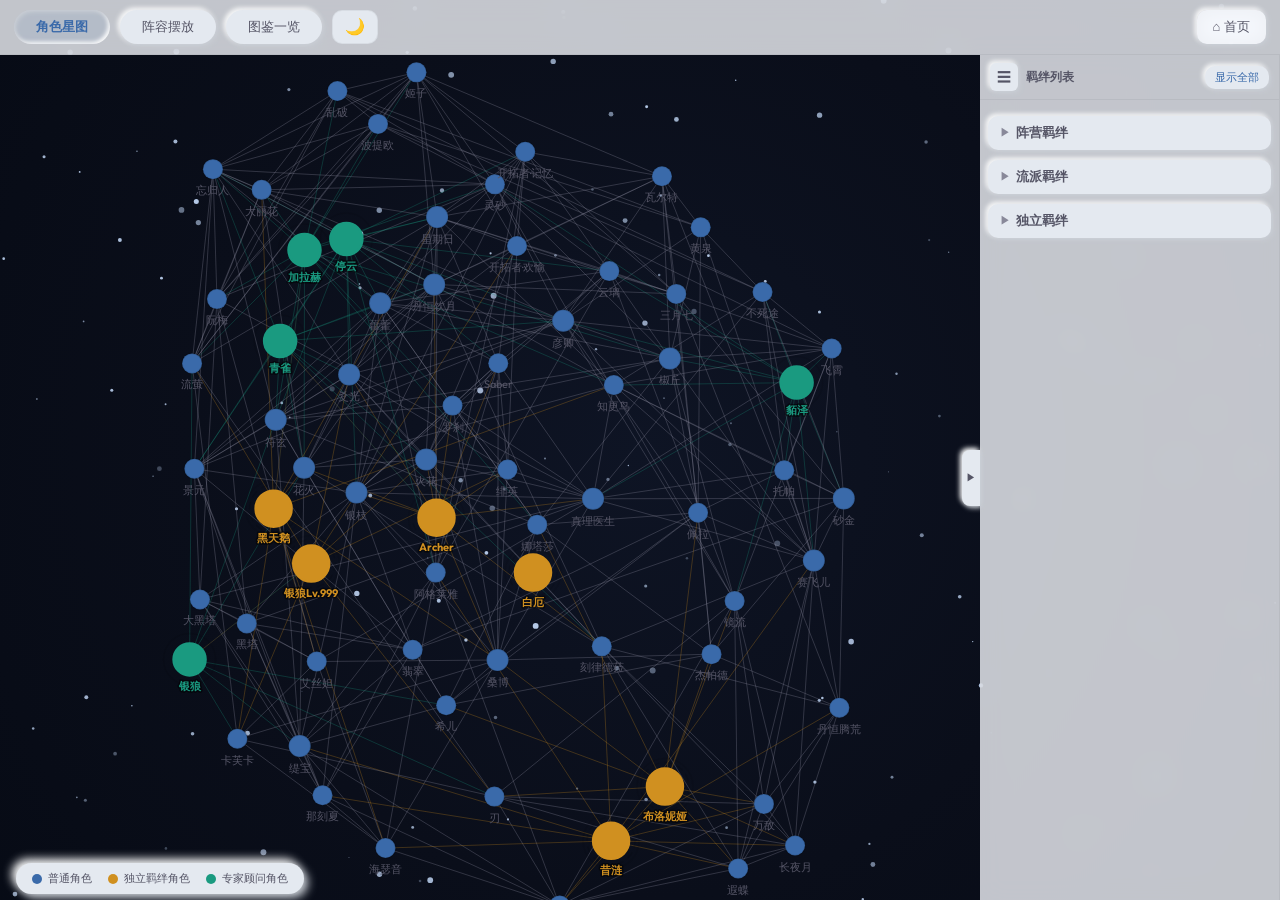
==== commit d8633021: "优化了部分界面的展示" ====
--- a/app.html
+++ b/app.html
@@ -81,19 +81,6 @@
     <div id="position-list" class="sidebar-list"></div>
   </div>
   <div id="team-builder">
-    <div id="left-panel">
-      <h3>场上羁绊</h3>
-      <div id="team-search-box">
-        <div class="team-search-row">
-          <input type="text" id="team-search-input" placeholder="搜索角色、装备或羁绊…" autocomplete="off">
-          <button id="team-search-btn" title="搜索">🔍</button>
-        </div>
-        <span id="team-search-result"></span>
-      </div>
-      <div id="field-bonds"></div>
-      <div id="recycle-zone" title="拖至此处删除">🗑 拖至此处删除</div>
-      <button id="clear-all-btn" title="清空全部">✕ 清空</button>
-    </div>
     <div id="slot-area">
       <div id="slot-grid">
         <div class="slot-row" id="top-row"></div>
@@ -111,9 +98,24 @@
           </div>
         </div>
         <h3 id="compendium-title">角色列表</h3>
+        <button id="compendium-header-toggle" title="切换为场上羁绊">▶</button>
+      </div>
+      <!-- Field mode content (merged from left panel) -->
+      <div id="compendium-field" style="display:none">
+        <div id="team-search-box">
+          <div class="team-search-row">
+            <input type="text" id="team-search-input" placeholder="搜索角色、装备或羁绊…" autocomplete="off">
+            <button id="team-search-btn" title="搜索">🔍</button>
+          </div>
+          <span id="team-search-result"></span>
+        </div>
+        <div id="field-bonds"></div>
       </div>
       <div id="compendium-list"></div>
       <div id="weapon-list"></div>
+      <div id="recycle-zone" title="拖至此处删除">🗑 拖至此处删除</div>
+      <button id="clear-all-btn" title="清空全部">✕ 清空</button>
+      <button id="compendium-toggle-right" title="展开图鉴">&#9664;</button>
 
     </div>
   </div>
--- a/style/common.css
+++ b/style/common.css
@@ -515,17 +515,16 @@
 
 .sidebar-header {
   display: flex;
-  justify-content: space-between;
   align-items: center;
-  gap: 6px;
-  padding: 16px 14px 10px;
-  border-bottom: 1px solid var(--border-light);
+  gap: 8px;
+  padding: 8px 10px;
+  border-bottom: 1px solid var(--border-subtle);
 }
 .sidebar-header h2 {
   flex: 1;
-  font-size: 14px;
+  font-size: 12px;
   font-weight: bold;
-  color: var(--text-primary);
+  color: var(--text-secondary);
 }
 #reset-btn {
   font-size: 11px;
--- a/style/team.css
+++ b/style/team.css
@@ -11,25 +11,7 @@
   position: relative;
 }
 
-/* ===== Left Panel ===== */
-#left-panel {
-  width: 200px;
-  display: flex;
-  flex-direction: column;
-  border-right: 1px solid var(--border-subtle);
-  background: var(--bg-glass);
-  -webkit-backdrop-filter: blur(12px);
-  backdrop-filter: blur(12px);
-  flex-shrink: 0;
-}
-#left-panel h3 {
-  font-size: 12px;
-  color: var(--text-tertiary);
-  padding: 12px 10px 6px;
-  border-bottom: 1px solid var(--border-light);
-}
-
-/* Team builder search */
+/* ===== Team Builder Search (used in compendium field mode) ===== */
 #team-search-box {
   padding: 6px 8px;
   border-bottom: 1px solid var(--border-light);
@@ -340,6 +322,36 @@
   color: var(--text-primary);
 }
 
+/* Right-side toggle for compendium panel — appears when panel is collapsed */
+#compendium-toggle-right {
+  position: absolute;
+  right: 0;
+  top: 50%;
+  transform: translateY(-50%) translateX(100%);
+  width: 18px;
+  height: 56px;
+  background: var(--surface-neumorph);
+  border: 1px solid var(--border-subtle);
+  border-left: none;
+  border-radius: 0 var(--radius-sm) var(--radius-sm) 0;
+  color: var(--text-secondary);
+  font-size: 10px;
+  cursor: pointer;
+  padding: 0;
+  display: none;
+  align-items: center;
+  justify-content: center;
+  transition: color var(--transition-fast);
+  z-index: 51;
+}
+#compendium-toggle-right:hover {
+  color: var(--text-primary);
+}
+/* Show right toggle only when panel is collapsed */
+#compendium-panel.collapsed #compendium-toggle-right {
+  display: flex;
+}
+
 .compendium-header {
   display: flex;
   align-items: center;
@@ -352,26 +364,63 @@
   font-weight: bold;
   color: var(--text-secondary);
 }
+/* Toggle button in header — "角色列表" 右侧的切换按钮 */
+#compendium-header-toggle {
+  margin-left: auto;
+  background: none;
+  border: 1px solid var(--border-subtle);
+  border-radius: var(--radius-sm);
+  color: var(--text-secondary);
+  font-size: 10px;
+  cursor: pointer;
+  padding: 2px 8px;
+  line-height: 1;
+  transition: color var(--transition-fast), border-color var(--transition-fast);
+  flex-shrink: 0;
+}
+#compendium-header-toggle:hover {
+  color: var(--text-primary);
+  border-color: var(--border-medium);
+}
 
 /* ===== Compendium Panel ===== */
 #compendium-panel {
-  position: relative;
-  flex-shrink: 0;
+  position: absolute;
+  right: 0;
+  top: 0;
+  bottom: 0;
   width: 300px;
   min-width: 0;
   display: flex;
   flex-direction: column;
-  background: var(--bg-glass);
-  -webkit-backdrop-filter: blur(12px);
-  backdrop-filter: blur(12px);
+  background: var(--bg-glass-heavy);
+  -webkit-backdrop-filter: blur(20px);
+  backdrop-filter: blur(20px);
   border-left: 1px solid var(--border-subtle);
   z-index: 50;
+  box-shadow: -4px 0 24px rgba(0, 0, 0, 0.3);
   transition: width 0.25s ease, border-left 0.25s ease;
 }
 #compendium-panel.collapsed {
   width: 0 !important;
   min-width: 0;
   border-left: none;
+}
+/* Field mode (merged left panel content) */
+#compendium-field {
+  flex: 1;
+  display: flex;
+  flex-direction: column;
+  overflow: hidden;
+  min-height: 0;
+}
+#compendium-field #field-bonds {
+  flex: 1;
+  overflow-y: auto;
+  padding: 8px;
+}
+#compendium-field #team-search-box {
+  flex-shrink: 0;
 }
 #compendium-list {
   flex: 1;
--- a/style/character.css
+++ b/style/character.css
@@ -13,13 +13,82 @@
 }
 
 .chr-card .chr-name {
+  margin-bottom: 6px;
+  font-size: 15px;
+  font-weight: bold;
+}
+
+.chr-name-text {
+  color: var(--text-primary);
+  vertical-align: middle;
+}
+
+/* Expert advisor: green name */
+.chr-card.expert-card .chr-name-text {
+  color: var(--accent-teal);
+}
+
+/* Spend badge */
+.chr-spend {
+  display: inline-block;
+  margin-left: 8px;
+  padding: 0 6px;
+  border-radius: 6px;
+  font-size: 10px;
+  font-weight: bold;
+  border-width: 1px;
+  border-style: solid;
+  vertical-align: middle;
+}
+
+/* Position indicator */
+.chr-pos {
+  display: inline-flex;
+  flex-direction: column;
+  gap: 1px;
+  margin-left: 6px;
+  vertical-align: middle;
+}
+
+.chr-pos .pb {
+  width: 8px;
+  height: 4px;
+  border-radius: 1px;
+  display: block;
+}
+
+.chr-pos .pb.solid {
+  background: var(--accent-primary);
+  border: 1px solid var(--accent-primary-active);
+}
+
+.chr-pos .pb.hollow {
+  background: transparent;
+  border: 1.5px solid var(--accent-primary);
+}
+
+/* Bond tags */
+.chr-tags {
+  display: flex;
+  flex-wrap: wrap;
+  gap: 4px;
   margin-bottom: 8px;
 }
 
-.chr-card .chr-name {
-  font-size: 15px;
-  font-weight: bold;
-  color: var(--text-primary);
+.chr-bond-tag {
+  display: inline-block;
+  padding: 2px 8px;
+  background: var(--surface-neumorph);
+  border: 1px solid var(--border-subtle);
+  border-radius: var(--radius-sm);
+  font-size: 11px;
+  color: var(--accent-primary);
+  transition: border-color var(--transition-fast);
+  cursor: default;
+}
+
+.chr-bond-tag:hover {
+  border-color: var(--accent-primary);
 }
 
 .chr-roles {
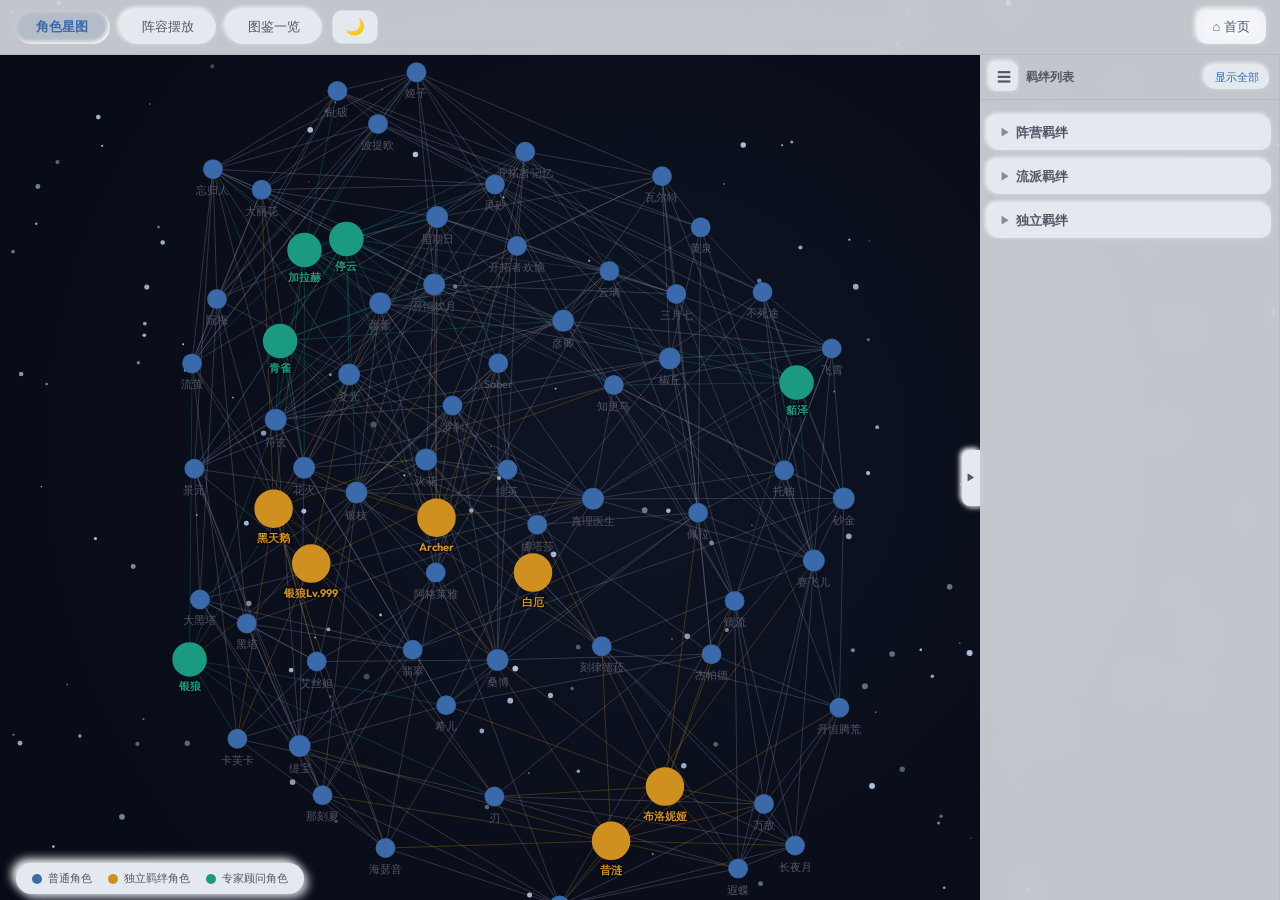
==== commit cde915c8: "优化了阵容摆放界面部分功能" ====
--- a/app.html
+++ b/app.html
@@ -98,10 +98,21 @@
           </div>
         </div>
         <h3 id="compendium-title">角色列表</h3>
-        <button id="compendium-header-toggle" title="切换为场上羁绊">▶</button>
       </div>
-      <!-- Field mode content (merged from left panel) -->
-      <div id="compendium-field" style="display:none">
+      <div id="compendium-list"></div>
+      <div id="weapon-list"></div>
+      <div id="recycle-zone" title="拖至此处删除">🗑 拖至此处删除</div>
+      <button id="clear-all-btn" title="清空全部">✕ 清空</button>
+      <button id="compendium-toggle-right" title="展开图鉴">&#9664;</button>
+
+    </div>
+    <!-- Floating field-bonds window (场上羁绊) -->
+    <div id="field-bonds-window" class="fbw-collapsed">
+      <div class="fbw-header">
+        <span class="fbw-title">场上羁绊</span>
+        <button id="fbw-close" title="关闭">✕</button>
+      </div>
+      <div class="fbw-body">
         <div id="team-search-box">
           <div class="team-search-row">
             <input type="text" id="team-search-input" placeholder="搜索角色、装备或羁绊…" autocomplete="off">
@@ -111,13 +122,9 @@
         </div>
         <div id="field-bonds"></div>
       </div>
-      <div id="compendium-list"></div>
-      <div id="weapon-list"></div>
-      <div id="recycle-zone" title="拖至此处删除">🗑 拖至此处删除</div>
-      <button id="clear-all-btn" title="清空全部">✕ 清空</button>
-      <button id="compendium-toggle-right" title="展开图鉴">&#9664;</button>
-
     </div>
+    <button id="fbw-ball" title="场上羁绊">⚡</button>
+  </div>
   </div>
     <div id="others-container">
       <div id="others-sidebar">
--- a/style/common.css
+++ b/style/common.css
@@ -377,31 +377,6 @@
   color: var(--accent-primary);
 }
 
-#theme-toggle-landing {
-  position: fixed;
-  top: 16px;
-  right: 16px;
-  z-index: 100;
-  width: 40px;
-  height: 40px;
-  border: 1px solid var(--border-subtle);
-  border-radius: var(--radius-round);
-  background: var(--bg-glass);
-  -webkit-backdrop-filter: blur(10px);
-  backdrop-filter: blur(10px);
-  color: var(--text-secondary);
-  font-size: 18px;
-  cursor: pointer;
-  display: flex;
-  align-items: center;
-  justify-content: center;
-  transition: border-color var(--transition-fast), color var(--transition-fast);
-  line-height: 1;
-}
-#theme-toggle-landing:hover {
-  border-color: var(--accent-primary);
-  color: var(--accent-primary);
-}
 
 /* ===== Sidebar Toggle ===== */
 #sidebar-toggle {
--- a/style/team.css
+++ b/style/team.css
@@ -364,24 +364,111 @@
   font-weight: bold;
   color: var(--text-secondary);
 }
-/* Toggle button in header — "角色列表" 右侧的切换按钮 */
-#compendium-header-toggle {
-  margin-left: auto;
+
+/* ===== Floating Field-Bonds Window ===== */
+#field-bonds-window {
+  position: fixed;
+  left: 50%;
+  top: 50%;
+  transform: translate(-50%, -50%);
+  width: 280px;
+  max-height: 400px;
+  display: flex;
+  flex-direction: column;
+  background: var(--bg-glass-heavy);
+  -webkit-backdrop-filter: blur(20px);
+  backdrop-filter: blur(20px);
+  border: 1px solid var(--border-subtle);
+  border-radius: var(--radius-lg);
+  box-shadow: var(--shadow-drop-lg);
+  z-index: 200;
+  transition: opacity 0.25s ease;
+}
+#field-bonds-window.fbw-collapsed {
+  opacity: 0;
+  pointer-events: none;
+  visibility: hidden;
+}
+
+.fbw-header {
+  display: flex;
+  align-items: center;
+  gap: 8px;
+  padding: 8px 12px;
+  border-bottom: 1px solid var(--border-subtle);
+  cursor: move;
+  user-select: none;
+}
+.fbw-title {
+  flex: 1;
+  font-size: 12px;
+  font-weight: bold;
+  color: var(--text-secondary);
+}
+#fbw-close {
   background: none;
-  border: 1px solid var(--border-subtle);
-  border-radius: var(--radius-sm);
-  color: var(--text-secondary);
-  font-size: 10px;
-  cursor: pointer;
-  padding: 2px 8px;
+  border: none;
+  color: var(--text-tertiary);
+  font-size: 14px;
+  cursor: pointer;
+  padding: 0 4px;
   line-height: 1;
-  transition: color var(--transition-fast), border-color var(--transition-fast);
+  transition: color var(--transition-fast);
+}
+#fbw-close:hover {
+  color: var(--text-primary);
+}
+.fbw-body {
+  flex: 1;
+  display: flex;
+  flex-direction: column;
+  overflow: hidden;
+  min-height: 0;
+}
+.fbw-body #field-bonds {
+  flex: 1;
+  overflow-y: auto;
+  padding: 8px;
+}
+.fbw-body #team-search-box {
   flex-shrink: 0;
 }
-#compendium-header-toggle:hover {
-  color: var(--text-primary);
-  border-color: var(--border-medium);
-}
+/* Scrollbar — consistent with page theme */
+.fbw-body #field-bonds::-webkit-scrollbar { width: 4px; }
+.fbw-body #field-bonds::-webkit-scrollbar-track { background: transparent; }
+.fbw-body #field-bonds::-webkit-scrollbar-thumb { background: var(--text-disabled); border-radius: 2px; }
+
+/* Floating ball (minimized state) */
+#fbw-ball {
+  position: fixed;
+  left: 12px;
+  bottom: 12px;
+  z-index: 100;
+  width: 44px;
+  height: 44px;
+  border-radius: 50%;
+  background: var(--surface-neumorph);
+  border: 1px solid var(--border-medium);
+  color: var(--text-secondary);
+  font-size: 16px;
+  cursor: pointer;
+  display: flex;
+  align-items: center;
+  justify-content: center;
+  box-shadow: var(--shadow-nm-panel);
+  transition: transform var(--transition-fast), color var(--transition-fast), border-color var(--transition-fast);
+}
+#fbw-ball:hover {
+  color: var(--accent-primary);
+  border-color: var(--accent-primary);
+  transform: scale(1.1);
+}
+/* Show ball when window is collapsed */
+#field-bonds-window.fbw-collapsed ~ #fbw-ball,
+#fbw-ball.visible {
+  display: flex;
+}
+
 
 /* ===== Compendium Panel ===== */
 #compendium-panel {
@@ -406,28 +493,12 @@
   min-width: 0;
   border-left: none;
 }
-/* Field mode (merged left panel content) */
-#compendium-field {
-  flex: 1;
-  display: flex;
-  flex-direction: column;
-  overflow: hidden;
-  min-height: 0;
-}
-#compendium-field #field-bonds {
-  flex: 1;
-  overflow-y: auto;
-  padding: 8px;
-}
-#compendium-field #team-search-box {
-  flex-shrink: 0;
-}
-#compendium-list {
-  flex: 1;
-  overflow-y: auto;
-  padding: 6px;
-}
-
+#compendium-panel.collapsed .compendium-header,
+#compendium-panel.collapsed #compendium-list,
+#compendium-panel.collapsed #weapon-list {
+  opacity: 0 !important;
+  pointer-events: none !important;
+}
 /* ===== Compendium Cards ===== */
 .compendium-card .cc-name {
   font-weight: bold;
@@ -527,6 +598,14 @@
   box-shadow: var(--shadow-nm-sm-inset);
 }
 
+
+/* ===== Compendium List ===== */
+#compendium-list {
+  flex: 1;
+  overflow-y: auto;
+  padding: 6px;
+  min-width: 0;
+}
 
 /* ===== Weapon List ===== */
 #weapon-list {
@@ -833,8 +912,7 @@
   font-size: 11px;
   z-index: 200;
   min-width: 160px;
-  max-width: 260px;
-  max-height: 340px;
+  max-width: 280px;
   overflow-y: auto;
   pointer-events: auto;
 }
--- a/style/others.css
+++ b/style/others.css
@@ -13,7 +13,7 @@
 
 /* ===== Sidebar ===== */
 #others-sidebar {
-  width: 160px;
+  width: 120px;
   flex-shrink: 0;
   overflow-y: auto;
   background: var(--bg-glass);
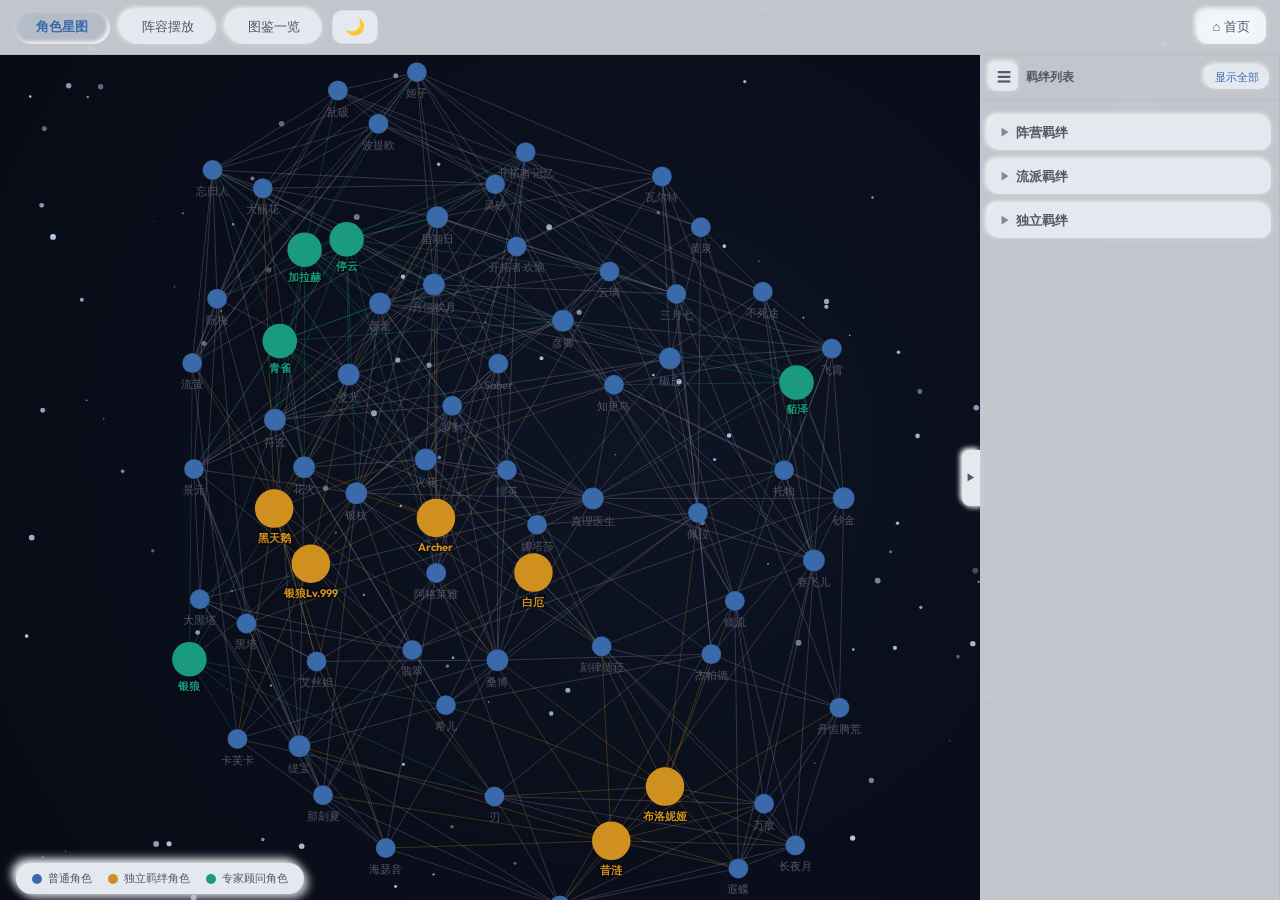
==== commit 85ea12d8: "优化了阵容摆放界面悬浮球的相关功能" ====
--- a/app.html
+++ b/app.html
@@ -123,7 +123,7 @@
         <div id="field-bonds"></div>
       </div>
     </div>
-    <button id="fbw-ball" title="场上羁绊">⚡</button>
+    <button id="fbw-ball" title="场上羁绊">⚙</button>
   </div>
   </div>
     <div id="others-container">
--- a/style/team.css
+++ b/style/team.css
@@ -90,6 +90,9 @@
   background: var(--accent-gold-bg);
   color: var(--accent-gold);
 }
+.search-dropdown::-webkit-scrollbar { width: 4px; }
+.search-dropdown::-webkit-scrollbar-track { background: transparent; }
+.search-dropdown::-webkit-scrollbar-thumb { background: var(--text-disabled); border-radius: 2px; }
 
 /* ===== Field Bonds ===== */
 #field-bonds {
@@ -292,6 +295,14 @@
 .slot-card.star-hunter-card {
   box-shadow: var(--shadow-nm-sm), 0 0 12px rgba(200, 50, 60, 0.3), inset 0 0 12px rgba(200, 50, 60, 0.10), 0 0 0 2px var(--accent-red);
 }
+.card-slot.support-stick {
+  box-shadow: var(--shadow-nm-sm), 0 0 12px rgba(240, 160, 48, 0.25), inset 0 0 12px rgba(240, 160, 48, 0.08), 0 0 0 2px var(--accent-gold);
+}
+/* 应援棒 marker badge */
+.card-badge-support {
+  font-size: 12px;
+  cursor: default;
+}
 .slot-card.tracked-char.star-hunter-card,
 .slot-card.searched-char.star-hunter-card {
   box-shadow: var(--shadow-nm-sm), 0 0 12px rgba(200, 50, 60, 0.3), inset 0 0 12px rgba(200, 50, 60, 0.10), 0 0 0 2px var(--accent-pink);
@@ -397,6 +408,7 @@
   padding: 8px 12px;
   border-bottom: 1px solid var(--border-subtle);
   cursor: move;
+  -webkit-user-select: none;
   user-select: none;
 }
 .fbw-title {
@@ -422,7 +434,6 @@
   flex: 1;
   display: flex;
   flex-direction: column;
-  overflow: hidden;
   min-height: 0;
 }
 .fbw-body #field-bonds {
@@ -690,7 +701,6 @@
 .card-weapon-slot.filled {
   color: var(--text-secondary);
   cursor: pointer;
-  border-color: transparent;
 }
 .card-weapon-slot.filled:hover {
   border-color: var(--accent-gold);
